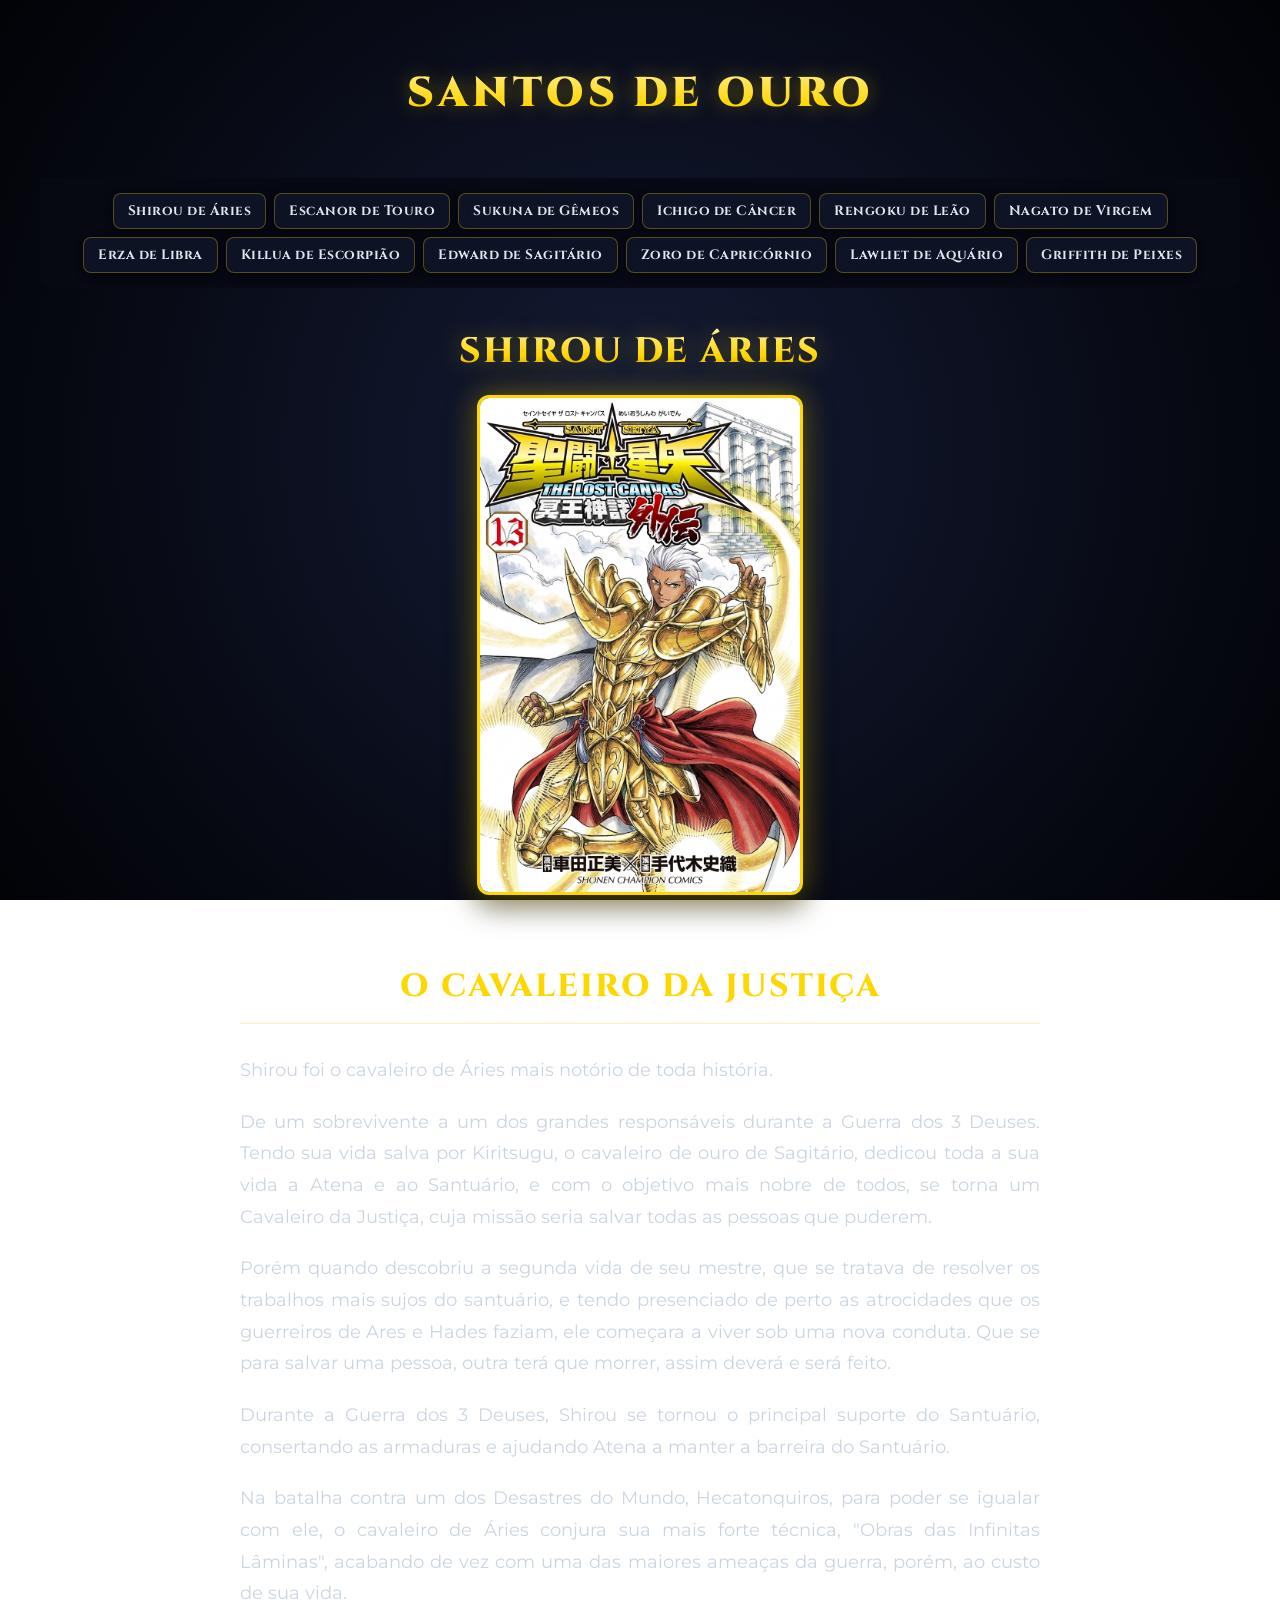
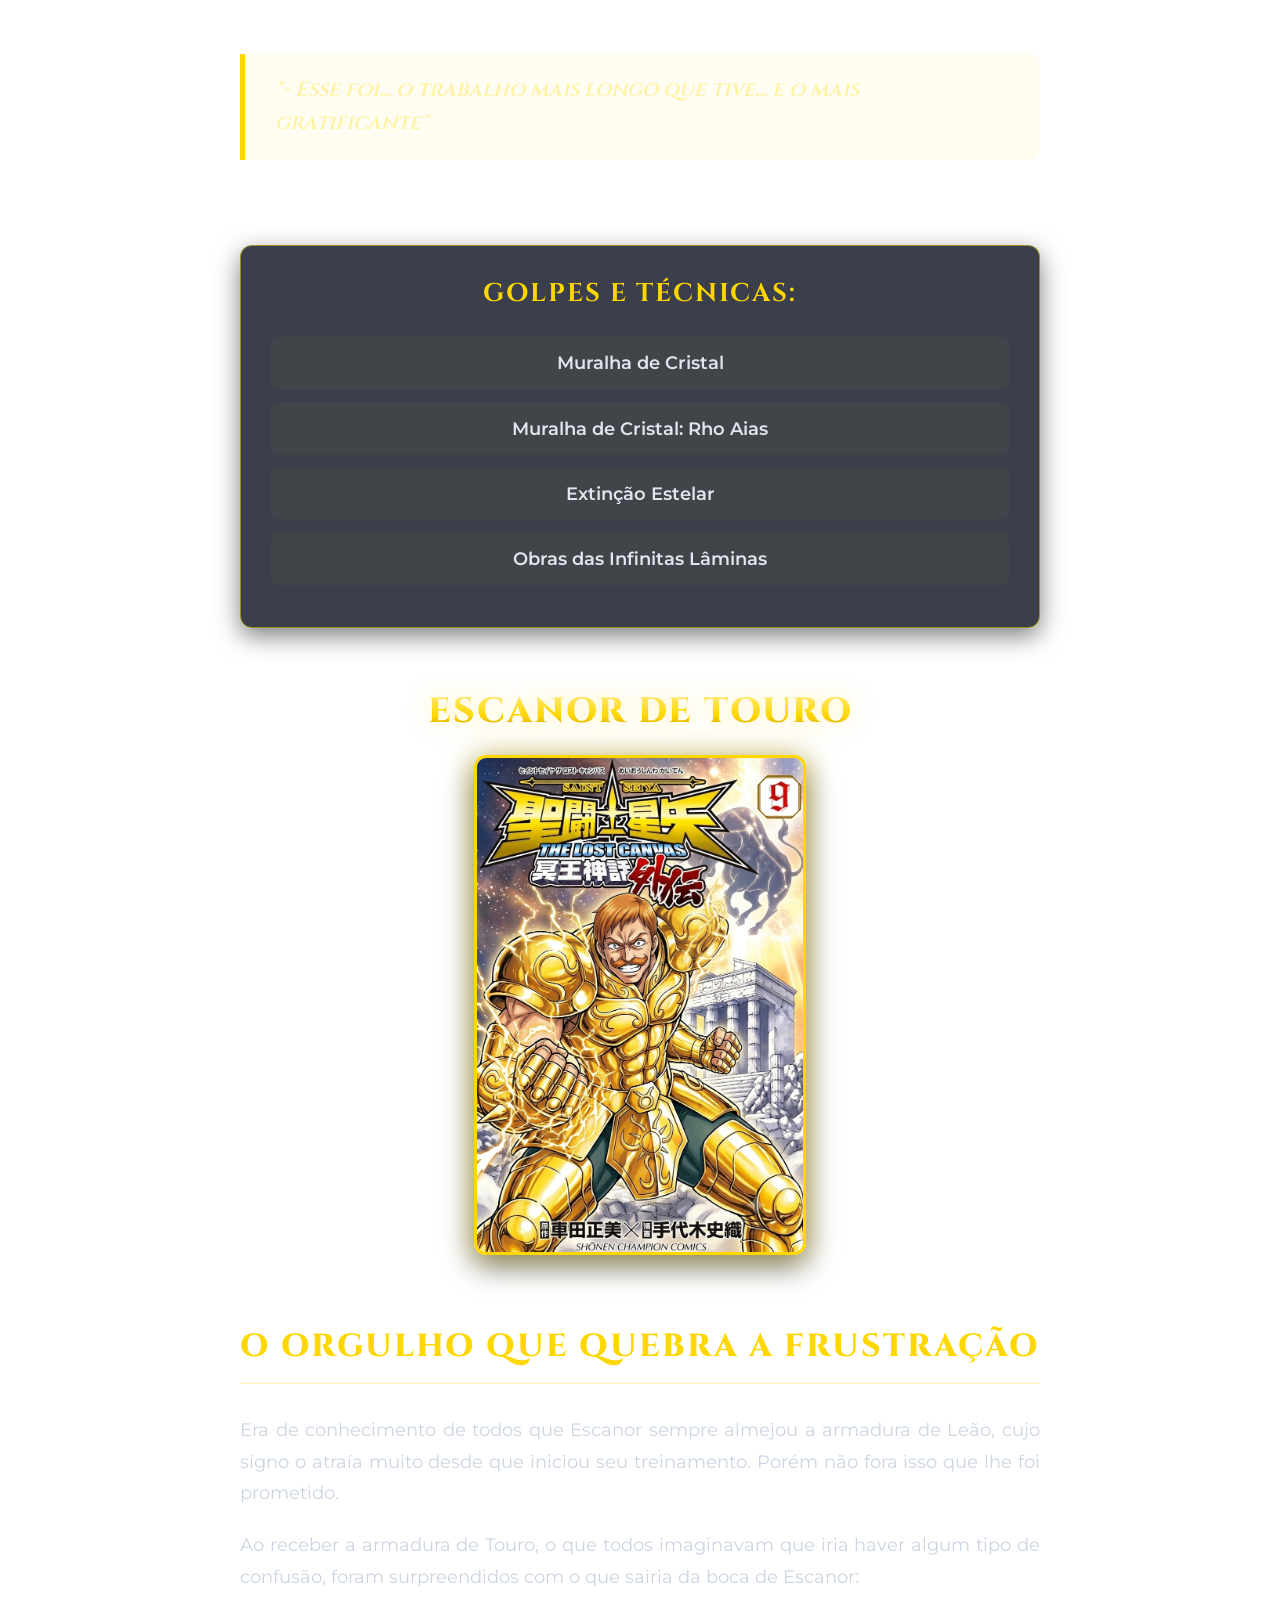
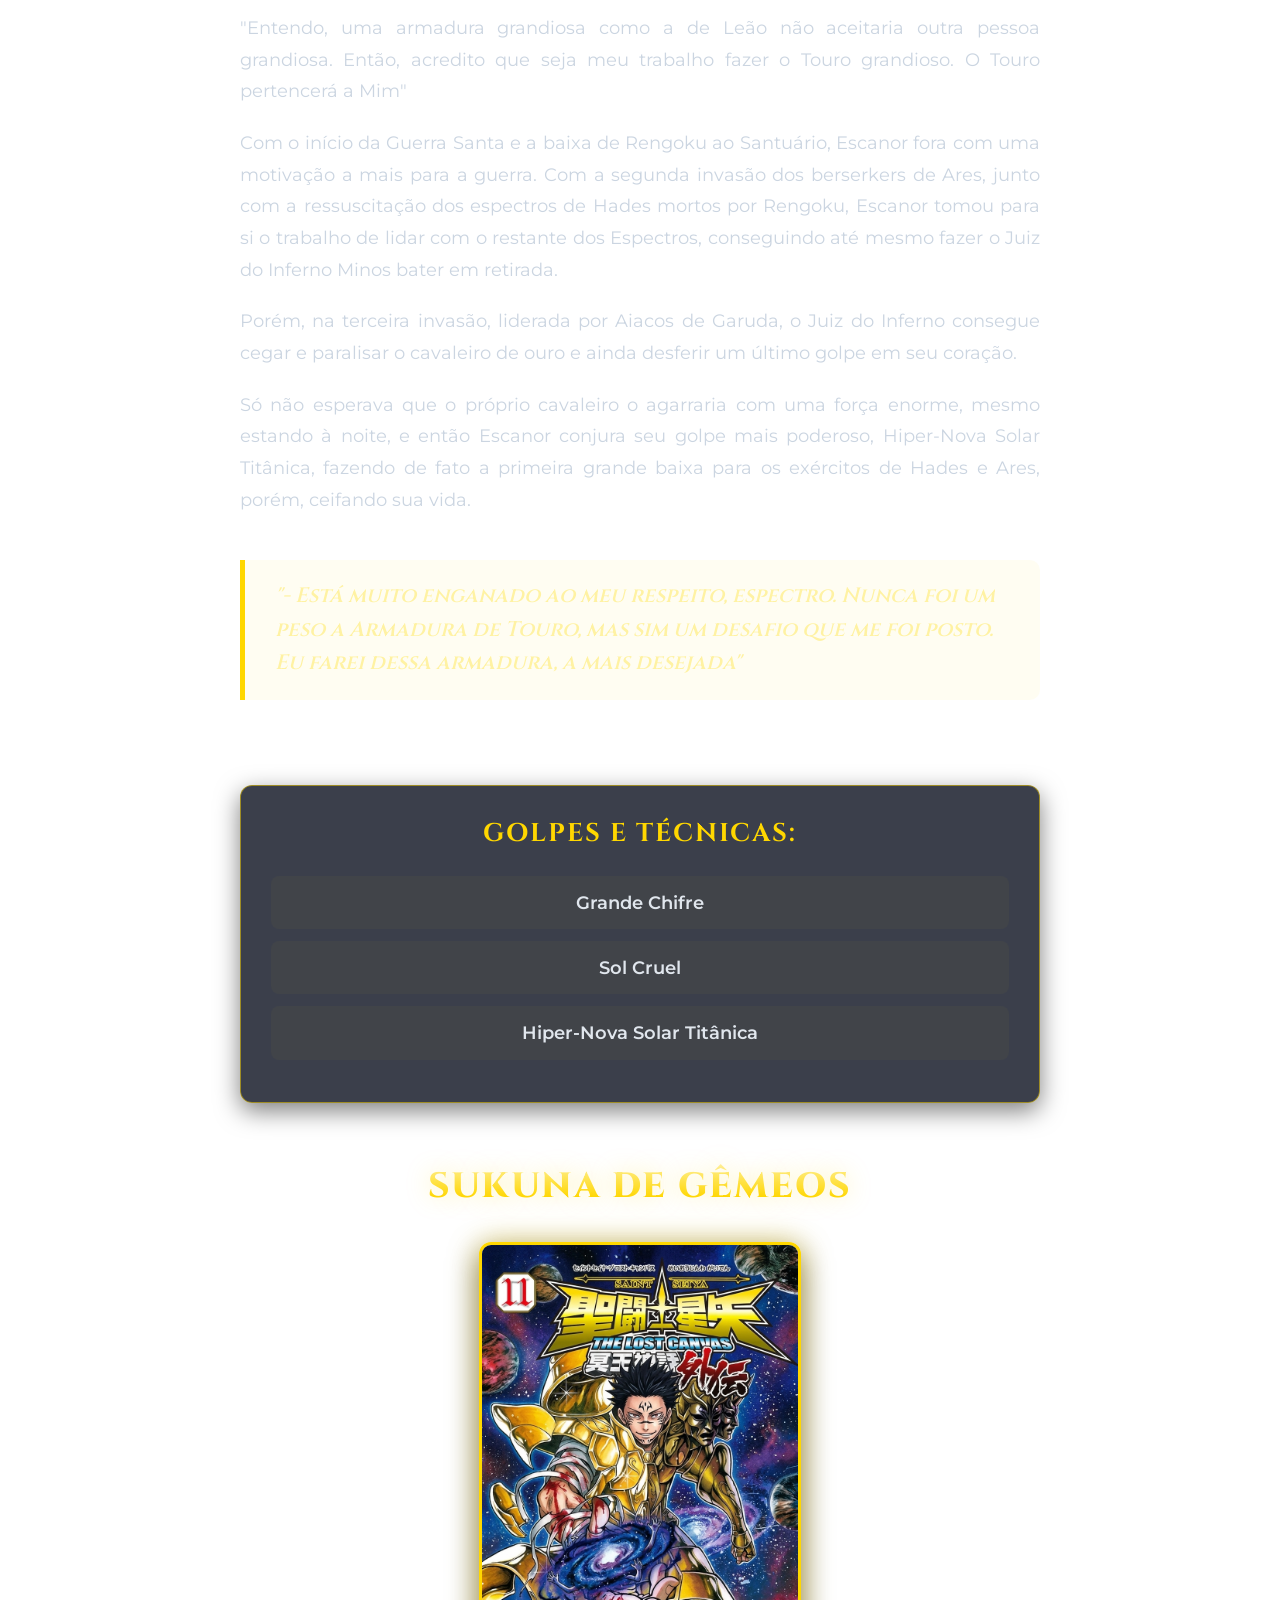
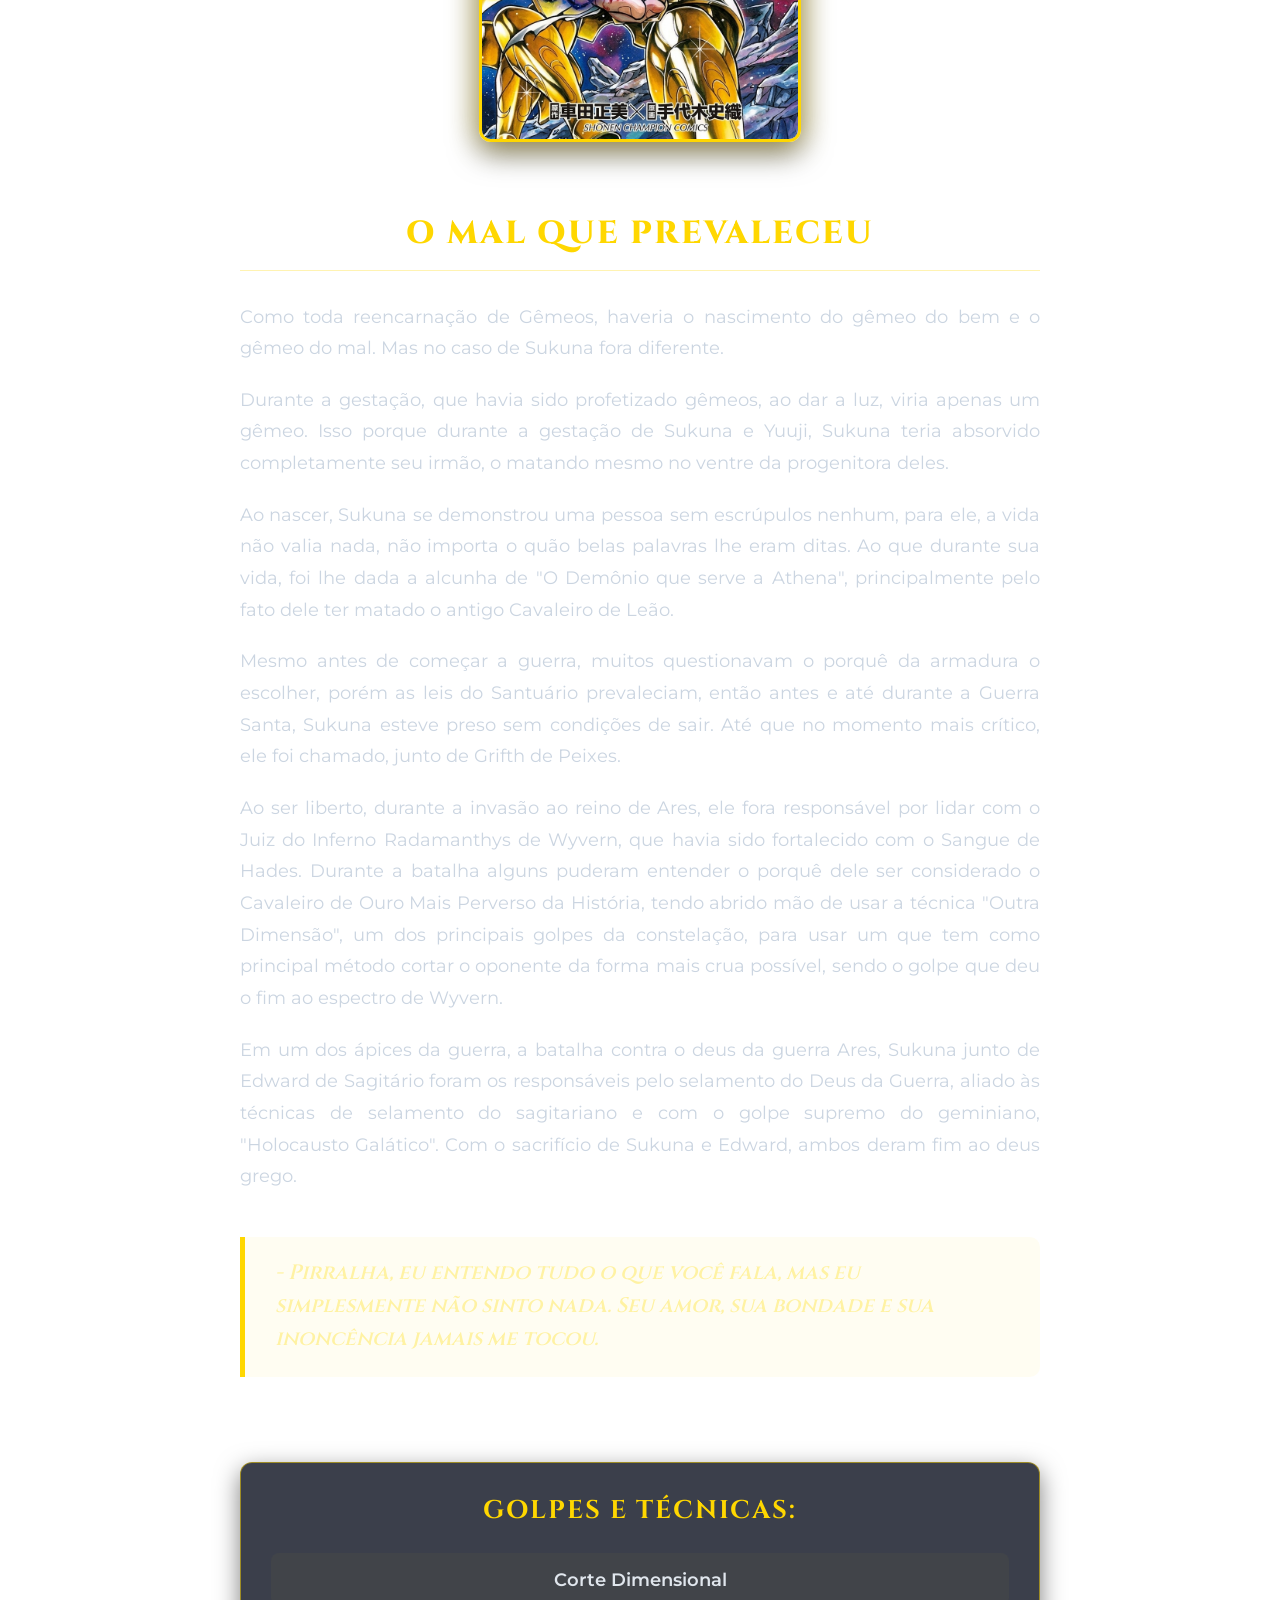
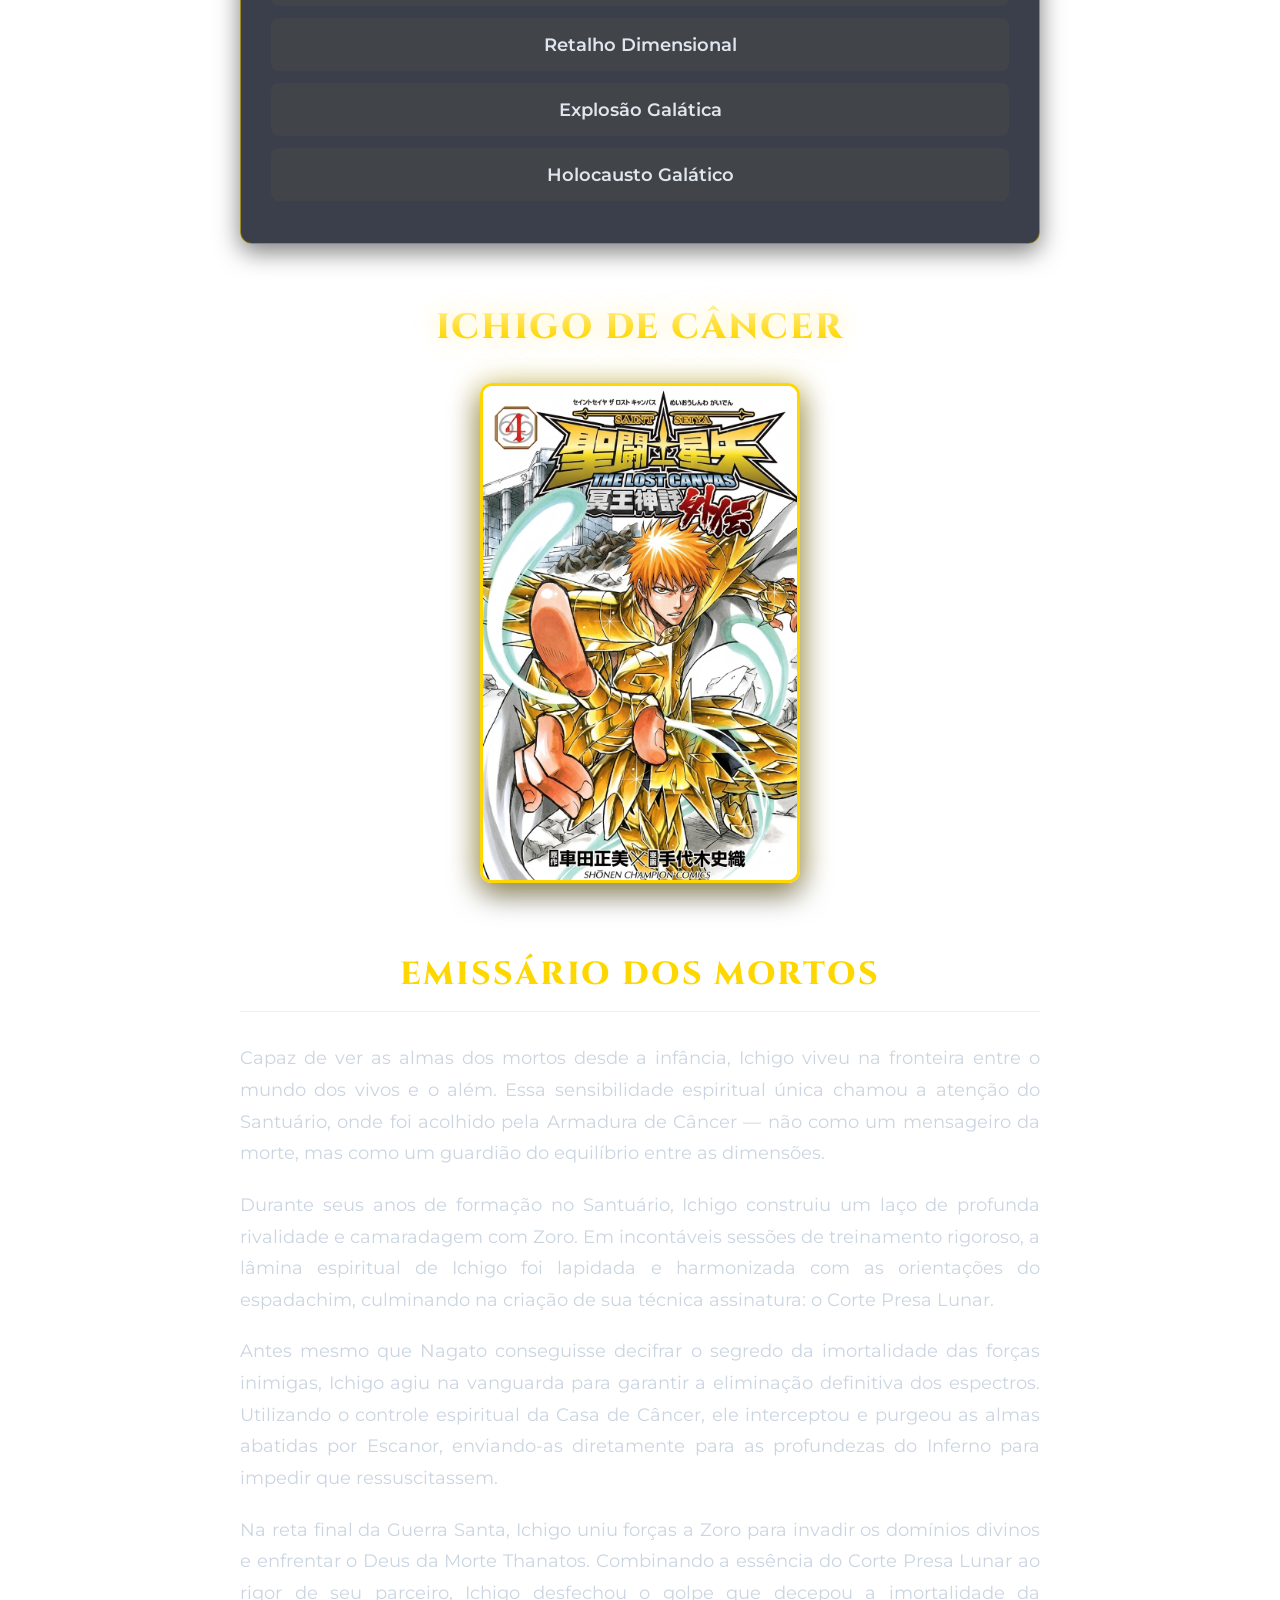
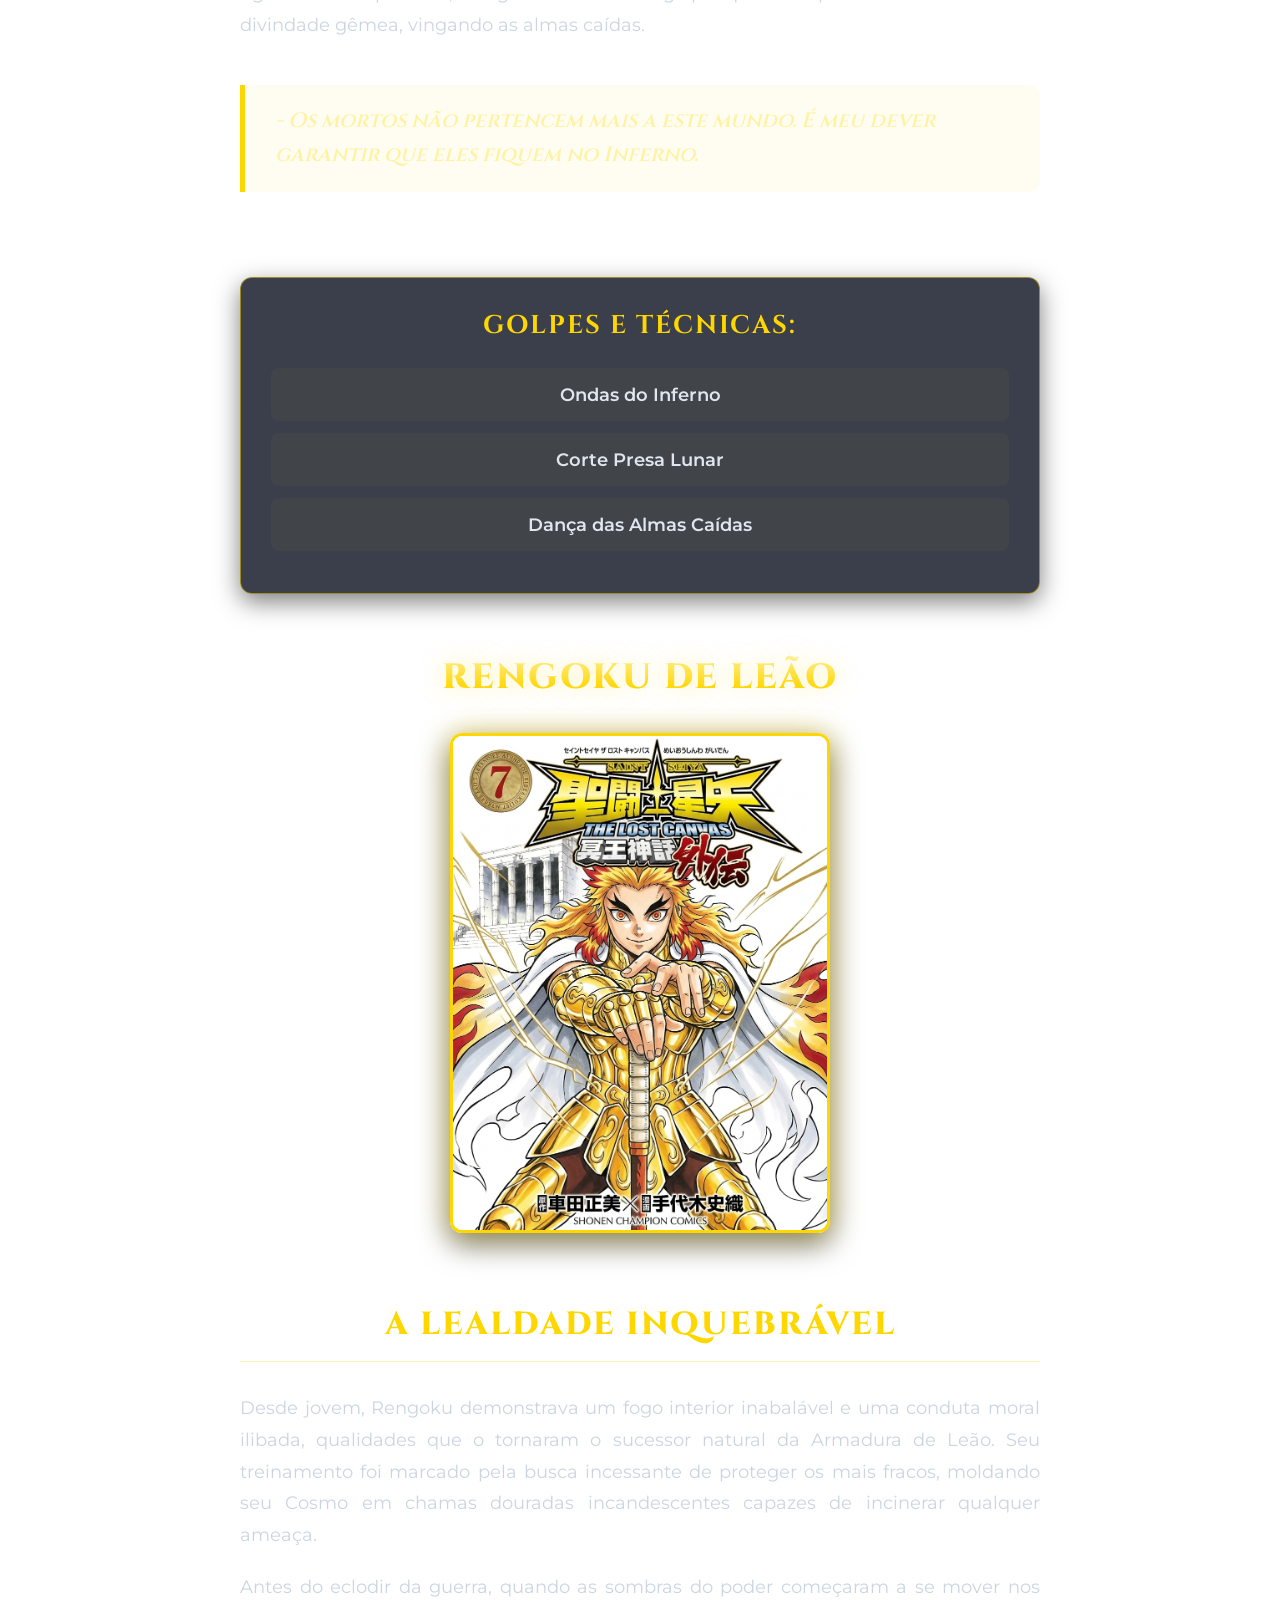
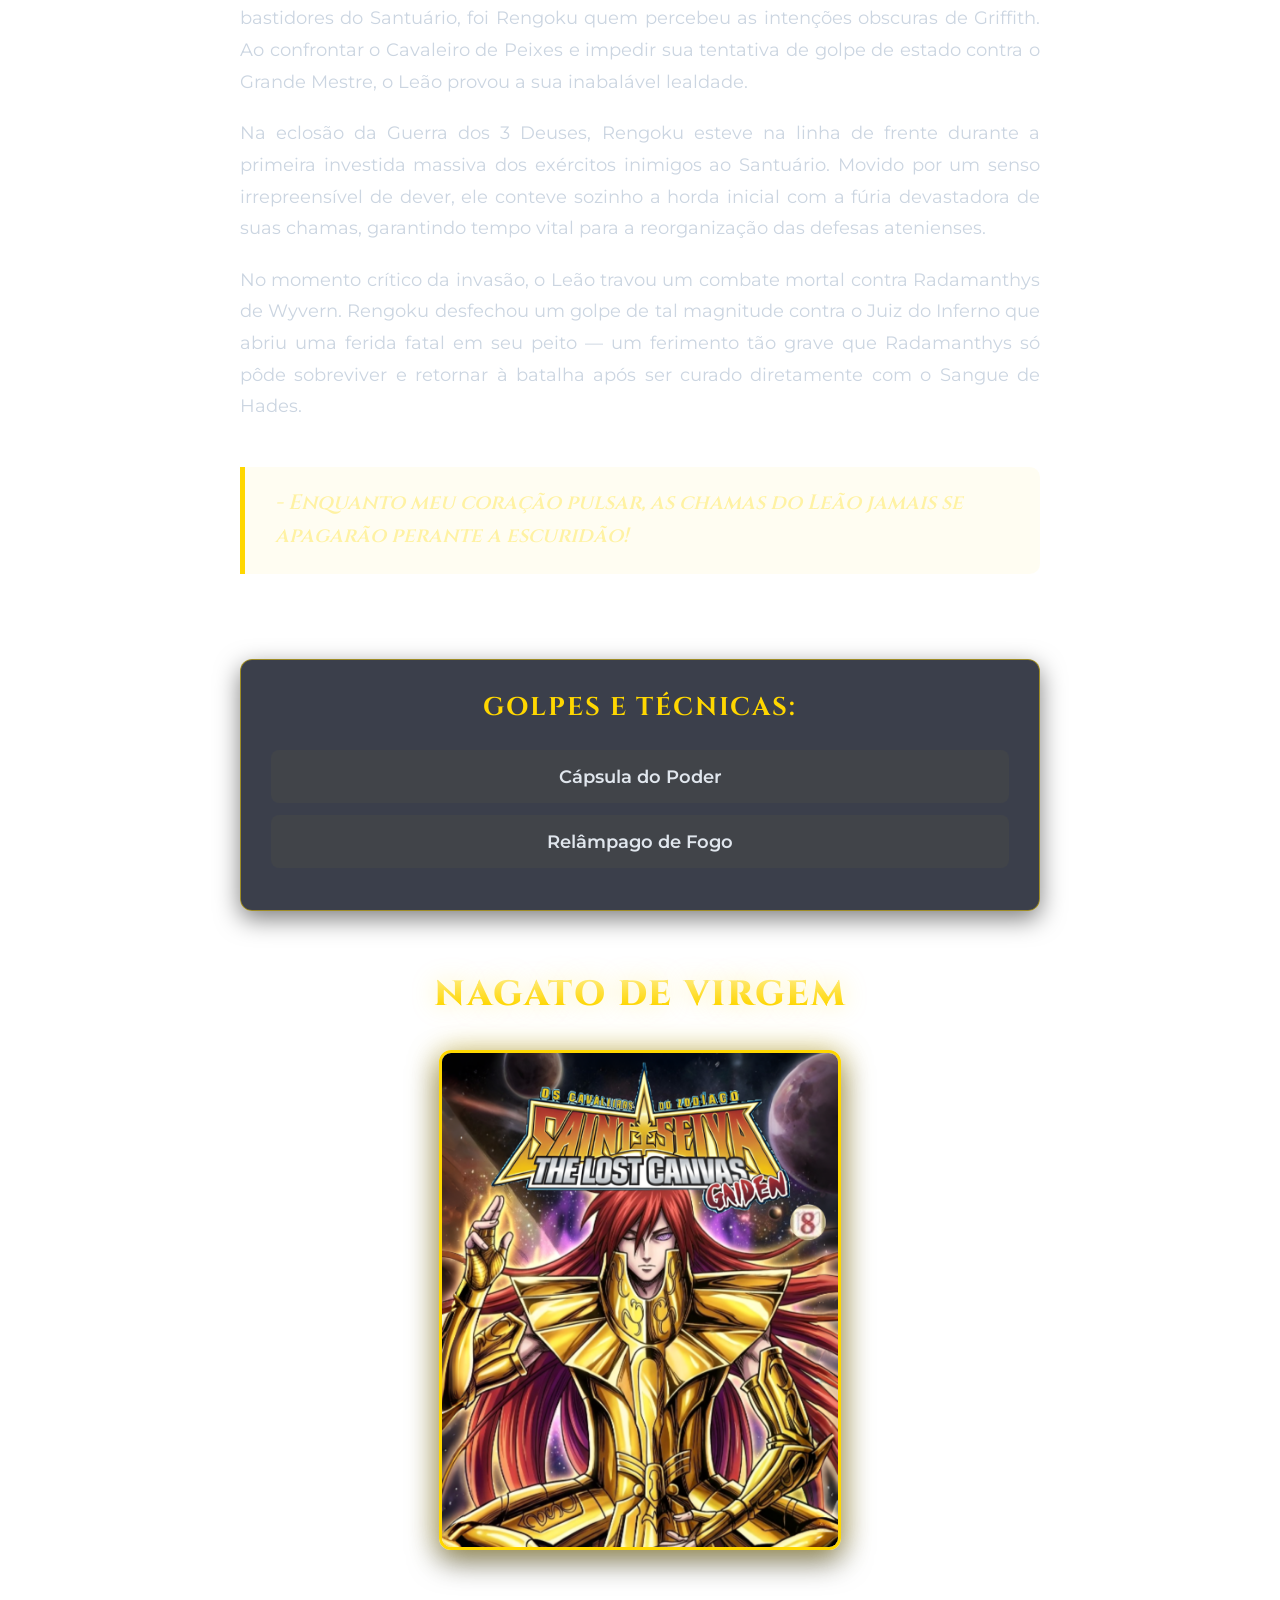
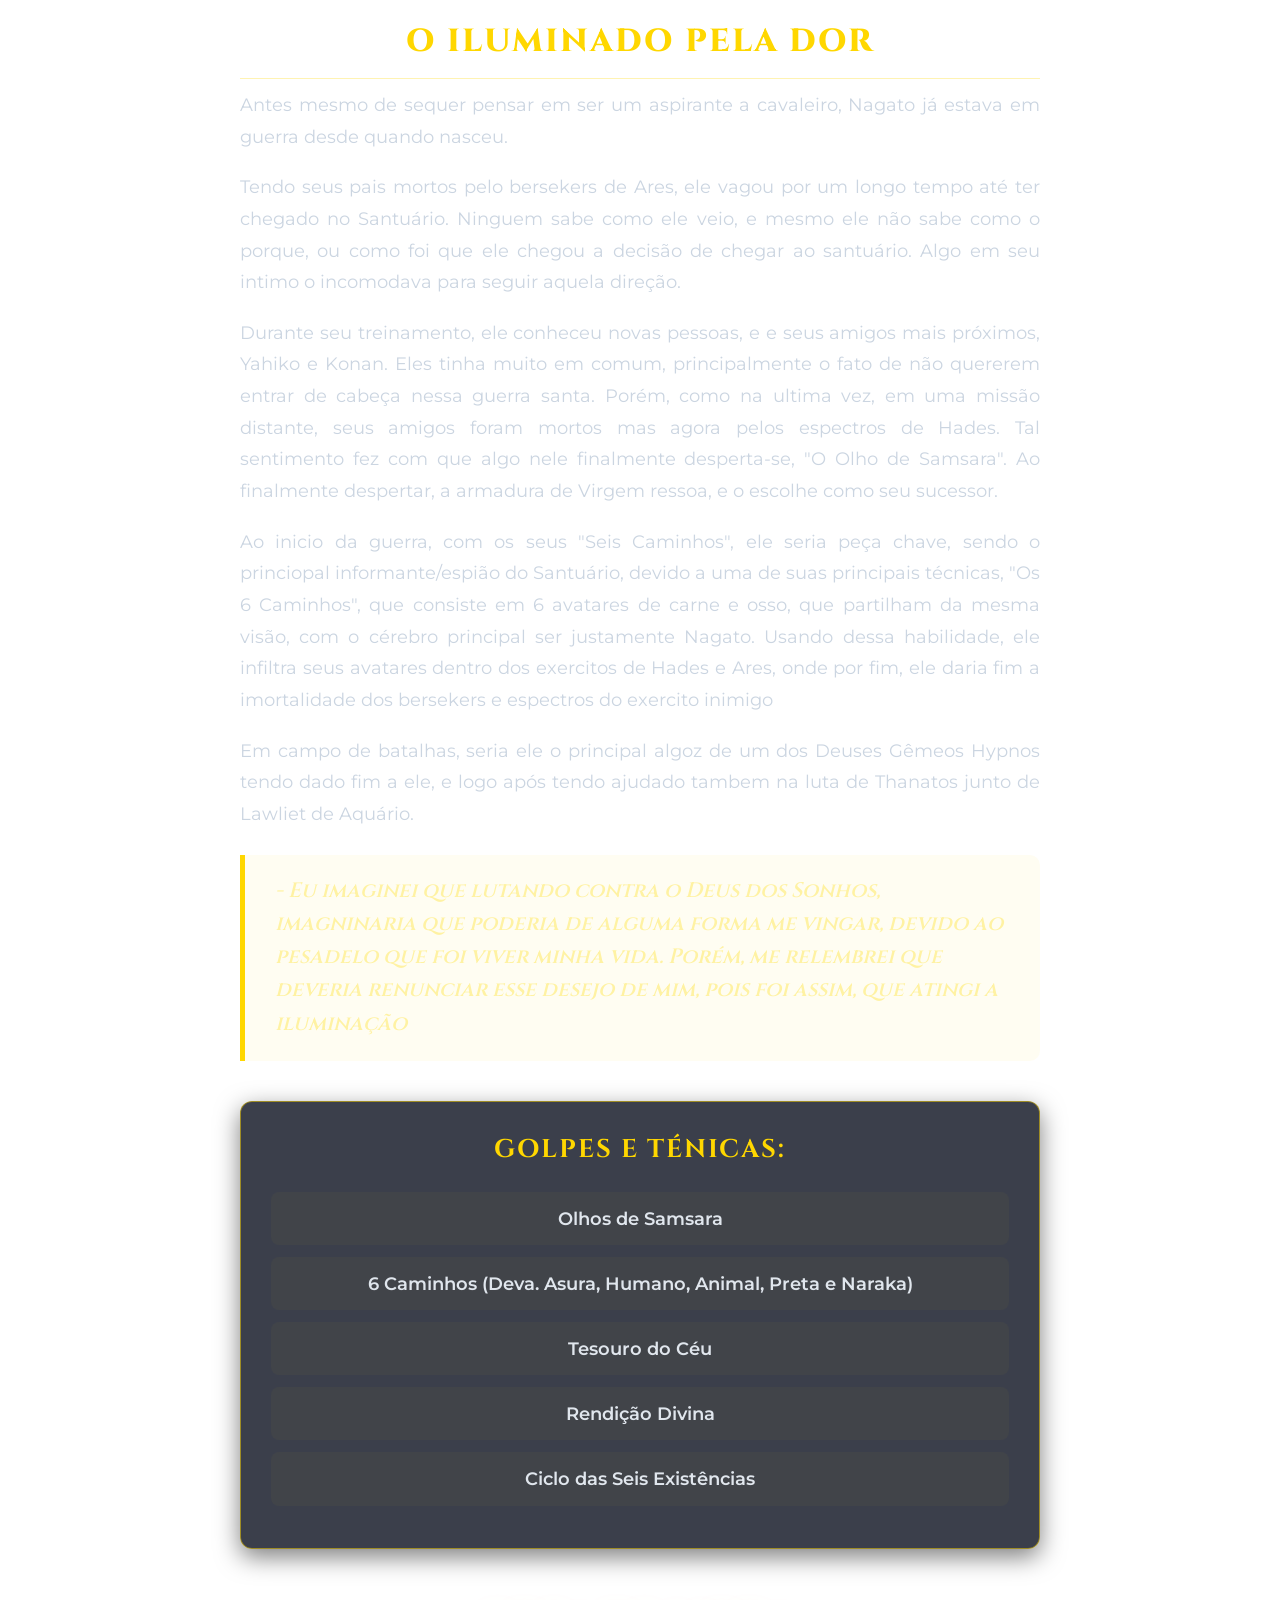
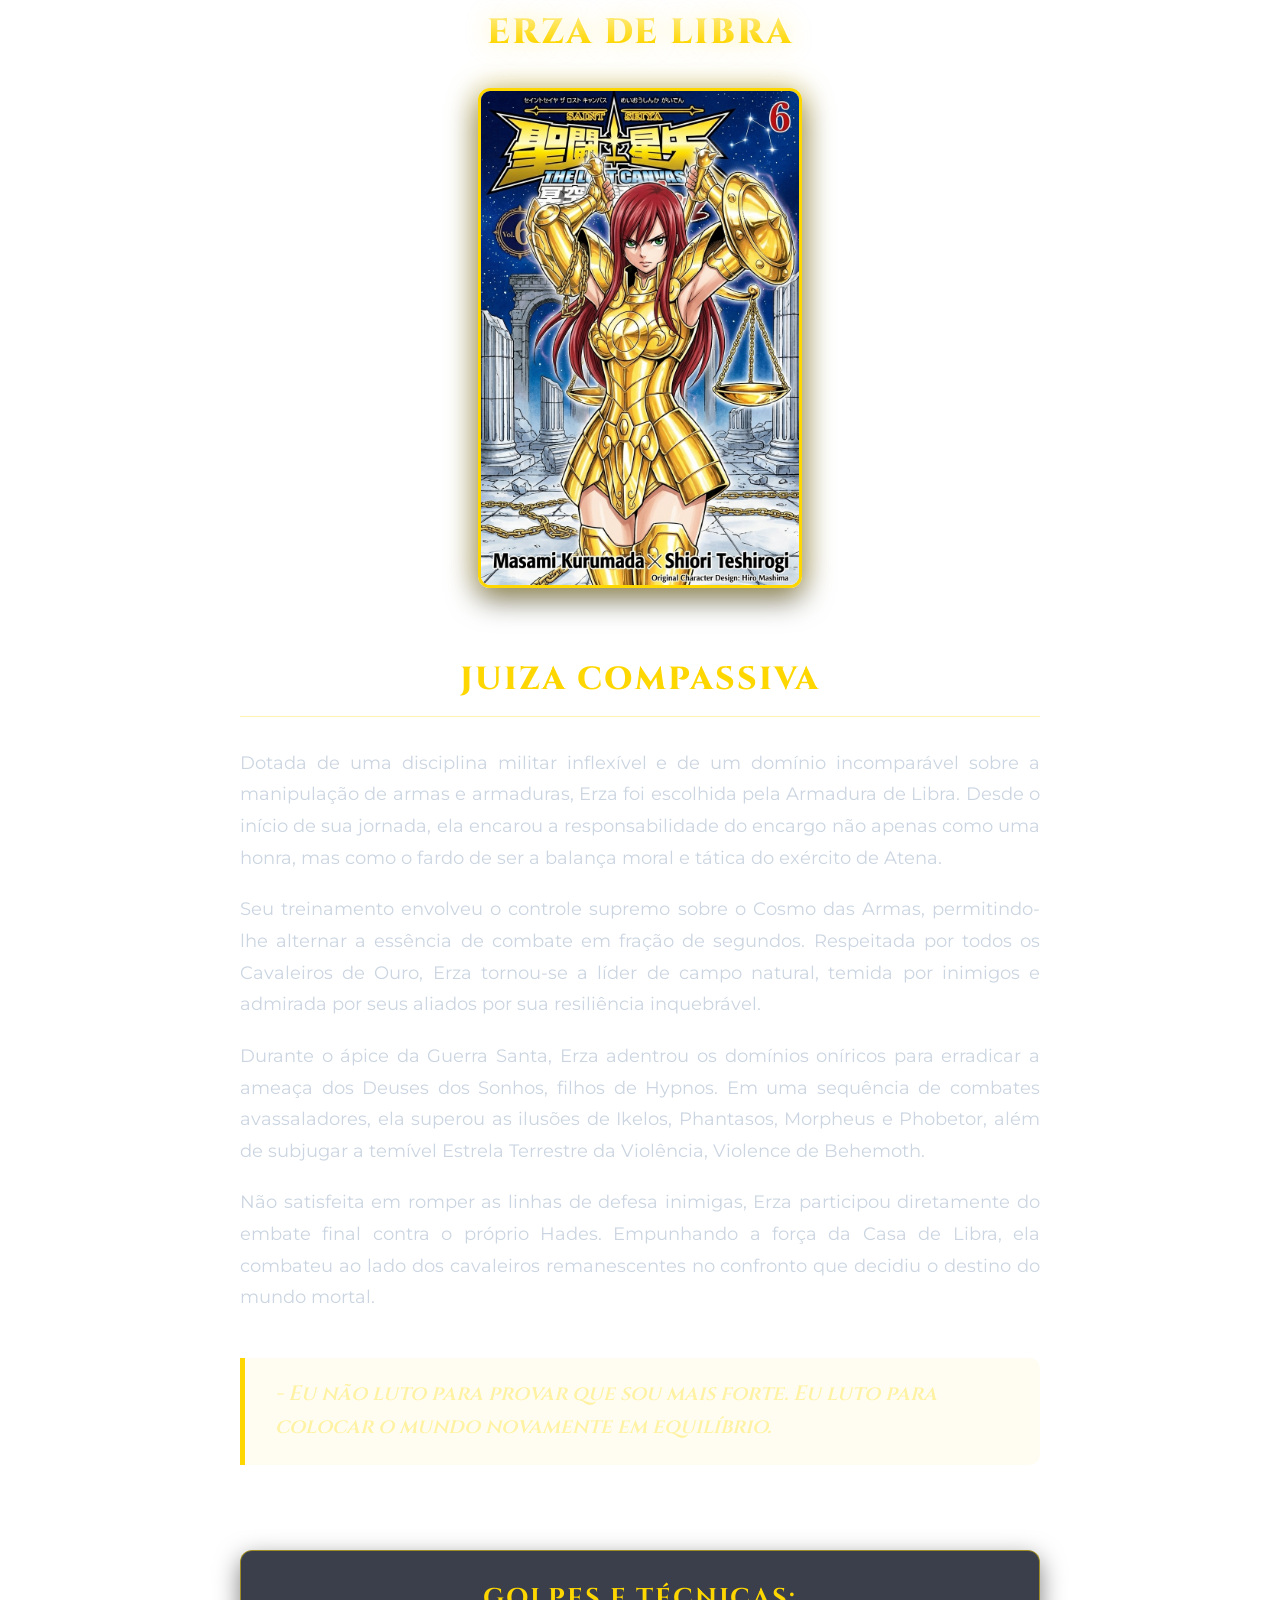
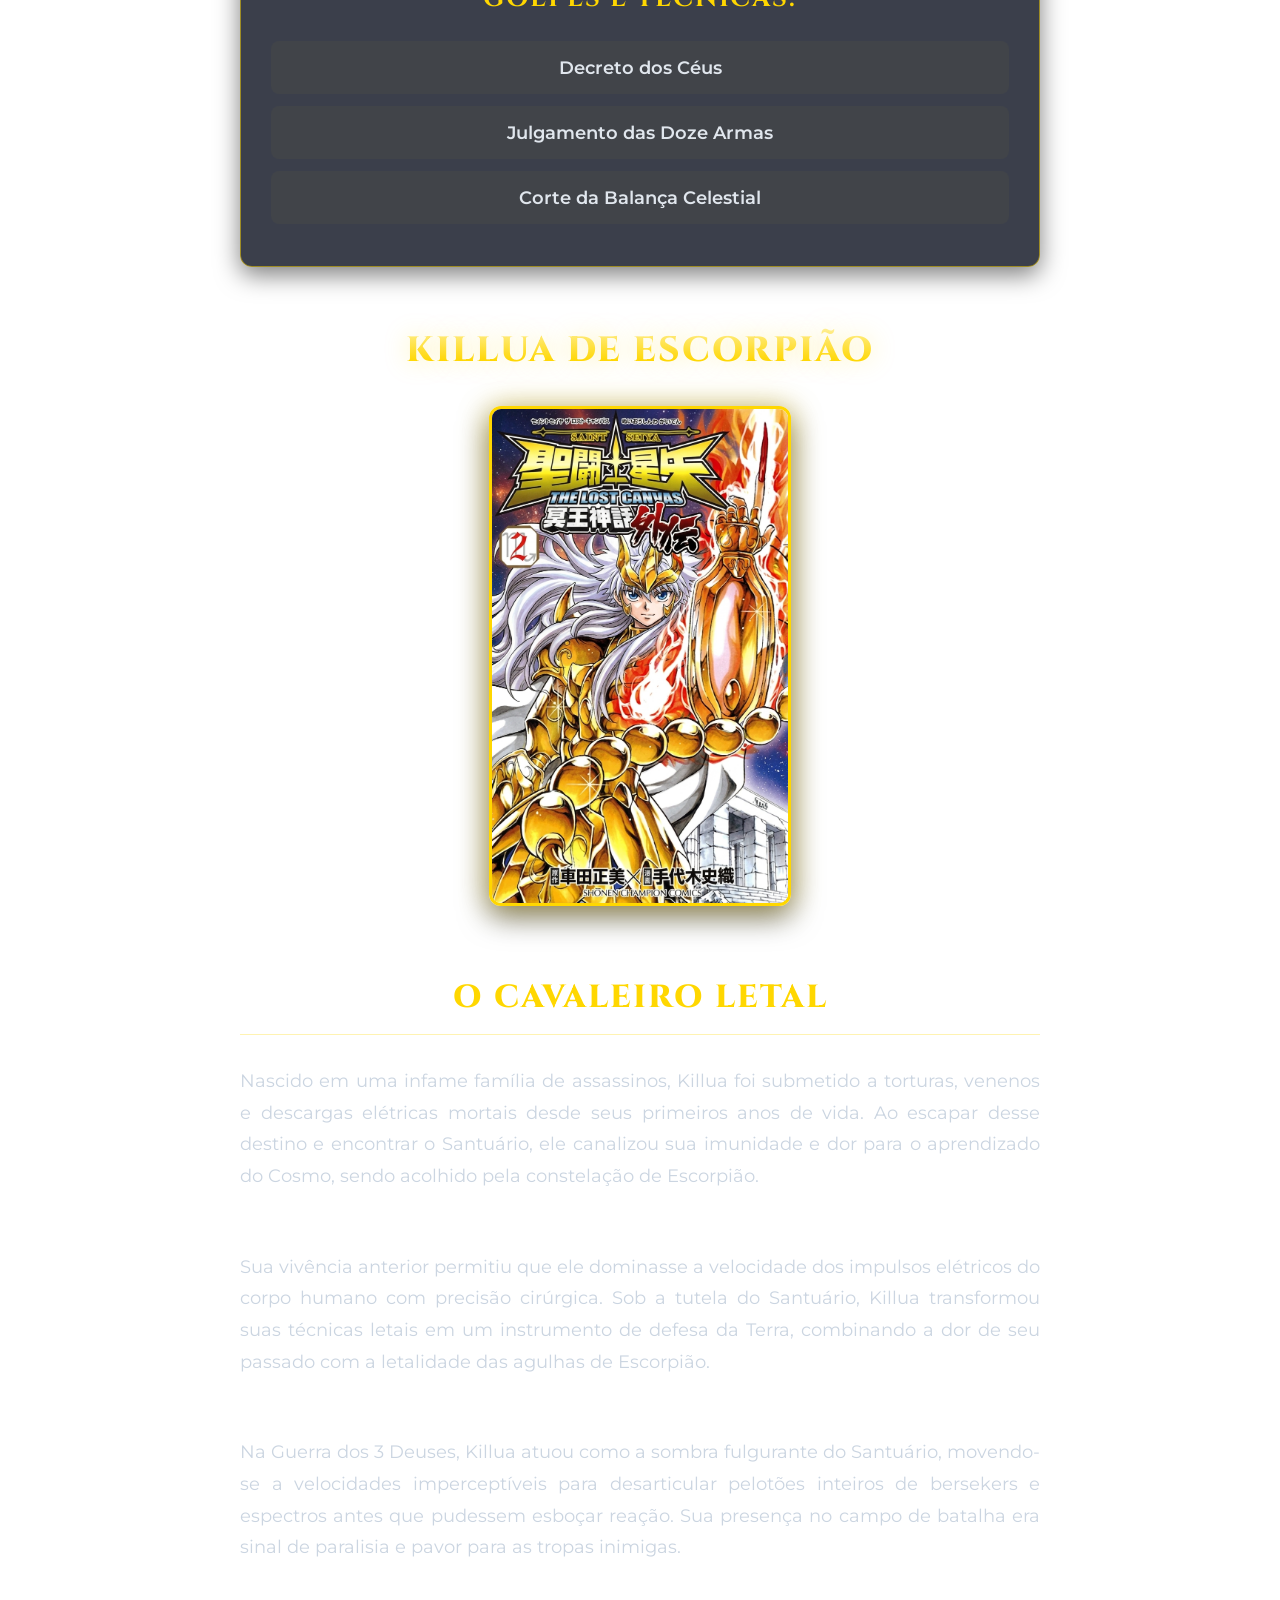
==== index.html @ 0f93331e "Primeiro Commit" ====
<!DOCTYPE html>
<html lang="pt-BR">
<head>
    <meta charset="UTF-8">
    <meta name="viewport" content="width=device-width, initial-scale=1.0">
    <title>Saint Seiya - Santos de Ouro</title>
    <link rel="stylesheet" href="styles/style.css">
    <link rel="stylesheet" href="styles/character_style.css">
</head>
<body>

    <header>
        <h1>Santos de Ouro</h1>
    </header>
    
    <nav class="barra">
        <ul>
       
            <li><a href="#shirou">Shirou de Áries</a></li>
            <li><a href="#escanor">Escanor de Touro</a></li>
            <li><a href="#sukuna">Sukuna de Gêmeos</a></li>
            <li><a href="#ichigo">Ichigo de Câncer</a></li>
            <li><a href="#rengoku">Rengoku de Leão</a></li>
            <li><a href="#nagato">Nagato de Virgem</a></li>
            <li><a href="#erza">Erza de Libra</a></li>
            <li><a href="#killua">Killua de Escorpião</a></li>
            <li><a href="#edward">Edward de Sagitário</a></li>
            <li><a href="#zoro">Zoro de Capricórnio</a></li>
            <li><a href="#lawliet">Lawliet de Aquário</a></li>
            <li><a href="#griffith">Griffith de Peixes</a></li>
        </ul>
    </nav>

    <main class="conteudo-principal">

    
        <section id="shirou">
            <h2>Shirou de Áries</h2>

            
            <img height="400" src="/images/shirou.jpg" alt="Ilustração do Cavaleiro Shirou de Áries">

            <div class="lore-container">
                <h2>O Cavaleiro da Justiça</h2>

                
                    <p>Shirou foi o cavaleiro de Áries mais notório de toda história.</p>
                  
                    <p>De um sobrevivente a um dos grandes responsáveis durante a Guerra dos 3 Deuses. Tendo sua vida salva por Kiritsugu, o cavaleiro de ouro de Sagitário, dedicou toda a sua vida a Atena e ao Santuário, e com o objetivo mais nobre de todos, se torna um Cavaleiro da Justiça, cuja missão seria salvar todas as pessoas que puderem.</p>
               
                    <p>Porém quando descobriu a segunda vida de seu mestre, que se tratava de resolver os trabalhos mais sujos do santuário, e tendo presenciado de perto as atrocidades que os guerreiros de Ares e Hades faziam, ele começara a viver sob uma nova conduta. Que se para salvar uma pessoa, outra terá que morrer, assim deverá e será feito.</p>
              
                    <p>Durante a Guerra dos 3 Deuses, Shirou se tornou o principal suporte do Santuário, consertando as armaduras e ajudando Atena a manter a barreira do Santuário.</p>
                    
                    <p>Na batalha contra um dos Desastres do Mundo, Hecatonquiros, para poder se igualar com ele, o cavaleiro de Áries conjura sua mais forte técnica, "Obras das Infinitas Lâminas", acabando de vez com uma das maiores ameaças da guerra, porém, ao custo de sua vida.</p>
        

                <div class="citacao-box">
                    <h4>"- Esse foi... o trabalho mais longo que tive... e o mais gratificante"</h4>
                </div>

                <div class="ataques-box">
                    <h4>Golpes e Técnicas:</h4>
                    <p>Muralha de Cristal</p>
                    <p>Muralha de Cristal: Rho Aias</p>
                    <p>Extinção Estelar</p>
                    <p>Obras das Infinitas Lâminas</p>
                </div>
            </div>
        </section>

      
        <section id="escanor">
            <h2>Escanor de Touro</h2>

            <img height="400" src="/images/escanor.png" alt="Ilustração do Cavaleiro Escanor de Touro">

            <div class="lore-container">
                <h2>O orgulho que quebra a frustração</h2>

          
                    <p>Era de conhecimento de todos que Escanor sempre almejou a armadura de Leão, cujo signo o atraía muito desde que iniciou seu treinamento. Porém não fora isso que lhe foi prometido.</p>
                  
                    <p>Ao receber a armadura de Touro, o que todos imaginavam que iria haver algum tipo de confusão, foram surpreendidos com o que sairia da boca de Escanor:</p>
               
                    <p>"Entendo, uma armadura grandiosa como a de Leão não aceitaria outra pessoa grandiosa. Então, acredito que seja meu trabalho fazer o Touro grandioso. O Touro pertencerá a Mim"</p>
            
                    <p>Com o início da Guerra Santa e a baixa de Rengoku ao Santuário, Escanor fora com uma motivação a mais para a guerra. Com a segunda invasão dos berserkers de Ares, junto com a ressuscitação dos espectros de Hades mortos por Rengoku, Escanor tomou para si o trabalho de lidar com o restante dos Espectros, conseguindo até mesmo fazer o Juiz do Inferno Minos bater em retirada.</p>
          
                    <p>Porém, na terceira invasão, liderada por Aiacos de Garuda, o Juiz do Inferno consegue cegar e paralisar o cavaleiro de ouro e ainda desferir um último golpe em seu coração.</p>
         
                    <p>Só não esperava que o próprio cavaleiro o agarraria com uma força enorme, mesmo estando à noite, e então Escanor conjura seu golpe mais poderoso, Hiper-Nova Solar Titânica, fazendo de fato a primeira grande baixa para os exércitos de Hades e Ares, porém, ceifando sua vida.</p>
                

                <div class="citacao-box">
                    <h4>"- Está muito enganado ao meu respeito, espectro. Nunca foi um peso a Armadura de Touro, mas sim um desafio que me foi posto. Eu farei dessa armadura, a mais desejada"</h4>
                </div>

                <div class="ataques-box">
                    <h4>Golpes e Técnicas:</h4>
                    <p>Grande Chifre</p>
                    <p>Sol Cruel</p>
                    <p>Hiper-Nova Solar Titânica</p>
                </div>
            </div>
        </section>

    <!--------------------------------------------------------------------------->

    <section id="sukuna">

         <h1>Sukuna de Gêmeos</h1>

    <img height="400" src="/images/sukuna.jfif" alt="Ilustração do Cavaleiro Sukuna de Gêmeos">

    <main class="lore-container">
        <h2>O Mal que Prevaleceu</h2>

        <p>Como toda reencarnação de Gêmeos, haveria o nascimento do gêmeo do bem e o gêmeo do mal. Mas no caso de Sukuna fora diferente.</p>

        <p>Durante a gestação, que havia sido profetizado gêmeos, ao dar a luz, viria apenas um gêmeo. Isso porque durante a gestação de Sukuna e Yuuji, Sukuna teria absorvido completamente seu irmão, o matando mesmo no ventre da progenitora deles.</p>

        <p>Ao nascer, Sukuna se demonstrou uma pessoa sem escrúpulos nenhum, para ele, a vida não valia nada, não importa o quão belas palavras lhe eram ditas. Ao que durante sua vida, foi lhe dada a alcunha de "O Demônio que serve a Athena", principalmente pelo fato dele ter matado o antigo Cavaleiro de Leão.</p>

        <p>Mesmo antes de começar a guerra, muitos questionavam o porquê da armadura o escolher, porém as leis do Santuário prevaleciam, então antes e até durante a Guerra Santa, Sukuna esteve preso sem condições de sair. Até que no momento mais crítico, ele foi chamado, junto de Grifth de Peixes.</p>

        <p>Ao ser liberto, durante a invasão ao reino de Ares, ele fora responsável por lidar com o Juiz do Inferno Radamanthys de Wyvern, que havia sido fortalecido com o Sangue de Hades. Durante a batalha alguns puderam entender o porquê dele ser considerado o Cavaleiro de Ouro Mais Perverso da História, tendo abrido mão de usar a técnica "Outra Dimensão", um dos principais golpes da constelação, para usar um que tem como principal método cortar o oponente da forma mais crua possível, sendo o golpe que deu o fim ao espectro de Wyvern.</p>

        <p>Em um dos ápices da guerra, a batalha contra o deus da guerra Ares, Sukuna junto de Edward de Sagitário foram os responsáveis pelo selamento do Deus da Guerra, aliado às técnicas de selamento do sagitariano e com o golpe supremo do geminiano, "Holocausto Galático". Com o sacrifício de Sukuna e Edward, ambos deram fim ao deus grego.</p>

        <!-- Div para a frase marcante -->
        <div class="citacao-box">
            <h4>- Pirralha, eu entendo tudo o que você fala, mas eu simplesmente não sinto nada. Seu amor, sua bondade e sua inoncência jamais me tocou.</h4>
        </div>

        <!-- Div para listar os ataques -->
        <div class="ataques-box">
            <h4>Golpes e Técnicas:</h4>
            <p>Corte Dimensional</p>
            <p>Retalho Dimensional</p>
            <p>Explosão Galática</p>
            <p>Holocausto Galático</p>
        </div>

    </section>

    <!--------------------------------------------------------------------------->

    <section id="ichigo">

        <h1>Ichigo de Câncer</h1>

    <img height="400" src="/images/ichigo.png" alt="Ilustração do Cavaleiro Ichigo de Câncer">

    <main class="lore-container">
        <h2>Emissário dos Mortos</h2>

        <p>Capaz de ver as almas dos mortos desde a infância, Ichigo viveu na fronteira entre o mundo dos vivos e o além. Essa sensibilidade espiritual única chamou a atenção do Santuário, onde foi acolhido pela Armadura de Câncer — não como um mensageiro da morte, mas como um guardião do equilíbrio entre as dimensões.</p>

        <p>Durante seus anos de formação no Santuário, Ichigo construiu um laço de profunda rivalidade e camaradagem com Zoro. Em incontáveis sessões de treinamento rigoroso, a lâmina espiritual de Ichigo foi lapidada e harmonizada com as orientações do espadachim, culminando na criação de sua técnica assinatura: o Corte Presa Lunar.</p>

        <p>Antes mesmo que Nagato conseguisse decifrar o segredo da imortalidade das forças inimigas, Ichigo agiu na vanguarda para garantir a eliminação definitiva dos espectros. Utilizando o controle espiritual da Casa de Câncer, ele interceptou e purgeou as almas abatidas por Escanor, enviando-as diretamente para as profundezas do Inferno para impedir que ressuscitassem.</p>

        <p>Na reta final da Guerra Santa, Ichigo uniu forças a Zoro para invadir os domínios divinos e enfrentar o Deus da Morte Thanatos. Combinando a essência do Corte Presa Lunar ao rigor de seu parceiro, Ichigo desfechou o golpe que decepou a imortalidade da divindade gêmea, vingando as almas caídas.</p>
       
        <div class="citacao-box">
            <h4>- Os mortos não pertencem mais a este mundo. É meu dever garantir que eles fiquem no Inferno.</h4>
        </div>

        
        <div class="ataques-box">
            <h4>Golpes e Técnicas:</h4>
            <p>Ondas do Inferno</p>
            <p>Corte Presa Lunar</p>
            <p>Dança das Almas Caídas</p>
            </div>


    </section>

    <!--------------------------------------------------------------------------->

    <section id="rengoku">
         <h1>Rengoku de Leão</h1>

    <img height="400" src="/images/rengoku.jfif" alt="Ilustração do Cavaleiro Rengoku de Leão">

    <main class="lore-container">
        <h2>A Lealdade Inquebrável</h2>

        <p>Desde jovem, Rengoku demonstrava um fogo interior inabalável e uma conduta moral ilibada, qualidades que o tornaram o sucessor natural da Armadura de Leão. Seu treinamento foi marcado pela busca incessante de proteger os mais fracos, moldando seu Cosmo em chamas douradas incandescentes capazes de incinerar qualquer ameaça.</p>

        <p>Antes do eclodir da guerra, quando as sombras do poder começaram a se mover nos bastidores do Santuário, foi Rengoku quem percebeu as intenções obscuras de Griffith. Ao confrontar o Cavaleiro de Peixes e impedir sua tentativa de golpe de estado contra o Grande Mestre, o Leão provou a sua inabalável lealdade.</p>

        <p>Na eclosão da Guerra dos 3 Deuses, Rengoku esteve na linha de frente durante a primeira investida massiva dos exércitos inimigos ao Santuário. Movido por um senso irrepreensível de dever, ele conteve sozinho a horda inicial com a fúria devastadora de suas chamas, garantindo tempo vital para a reorganização das defesas atenienses.</p>

        <p>No momento crítico da invasão, o Leão travou um combate mortal contra Radamanthys de Wyvern. Rengoku desfechou um golpe de tal magnitude contra o Juiz do Inferno que abriu uma ferida fatal em seu peito — um ferimento tão grave que Radamanthys só pôde sobreviver e retornar à batalha após ser curado diretamente com o Sangue de Hades.</p>

          
        <div class="citacao-box">
            <h4>- Enquanto meu coração pulsar, as chamas do Leão jamais se apagarão perante a escuridão!</h4>
        </div>

        
        <div class="ataques-box">
            <h4>Golpes e Técnicas:</h4>
            <p>Cápsula do Poder</p>
            <p>Relâmpago de Fogo</p>

            </div>
        
      
    </section>

    <!--------------------------------------------------------------------------->

    <section id="nagato">

        <h1>Nagato de Virgem</h1>

        <img height="400" src="/images/nagato.png" alt="Ilustração do Cavaleiro Nagato de Virgem">

        
        <main class="lore-container"> <main>
        <h2>O Iluminado pela Dor</h2>

        <p>Antes mesmo de sequer pensar em ser um aspirante a cavaleiro, Nagato já estava em guerra desde quando nasceu.</p>
<br>
        <p>Tendo seus pais mortos pelo bersekers de Ares, ele vagou por um longo tempo até ter chegado no Santuário. Ninguem sabe como ele veio, e mesmo ele não sabe como o porque, ou como foi que ele chegou a decisão de chegar ao santuário. Algo em seu intimo o incomodava para seguir aquela direção.</p>
<br>
        <p>Durante seu treinamento, ele conheceu novas pessoas, e e seus amigos mais próximos, Yahiko e Konan. Eles tinha muito em comum, principalmente o fato de não quererem entrar de cabeça nessa guerra santa. Porém, como na ultima vez, em uma missão distante, seus amigos foram mortos mas agora pelos espectros de Hades. Tal sentimento fez com que algo nele finalmente desperta-se, "O Olho de Samsara". Ao finalmente despertar, a armadura de Virgem ressoa, e o escolhe como seu sucessor.</p>
<br>
        <p>Ao inicio da guerra, com os seus "Seis Caminhos", ele seria peça chave, sendo o princiopal informante/espião do Santuário, devido a uma de suas principais técnicas, "Os 6 Caminhos", que consiste em 6 avatares de carne e osso, que partilham da mesma visão, com o cérebro principal ser justamente Nagato. Usando dessa habilidade, ele infiltra seus avatares dentro dos exercitos de Hades e Ares, onde por fim, ele daria fim a imortalidade dos bersekers e espectros do exercito inimigo</p>
<br>
        <p>Em campo de batalhas, seria ele o principal algoz de um dos Deuses Gêmeos Hypnos tendo dado fim a ele, e logo após tendo ajudado tambem na luta de Thanatos junto de Lawliet de Aquário.</p>
        
        <div class="citacao-box">
            <h4>- Eu imaginei que lutando contra o Deus dos Sonhos, imagninaria que poderia de alguma forma me vingar, devido ao pesadelo que foi viver minha vida. Porém, me relembrei que deveria renunciar esse desejo de mim, pois foi assim, que atingi a iluminação</h4>
        </div>

        <div class="ataques-box">
            <h4>Golpes e Ténicas:</h4>
            <p>Olhos de Samsara</p>
            <p>6 Caminhos (Deva. Asura, Humano, Animal, Preta e Naraka)</p>
            <p>Tesouro do Céu</p>
            <p>Rendição Divina</p>
            <p>Ciclo das Seis Existências</p>
        </div>


    </section>

    <!--------------------------------------------------------------------------->

    <section id="erza">

         <h1>Erza de Libra</h1>

    <img height="400" src="/images/erza.png" alt="Ilustração do Cavaleiro Erza de Libra">

    <main class="lore-container">
        <h2>Juiza Compassiva</h2>

       <p>Dotada de uma disciplina militar inflexível e de um domínio incomparável sobre a manipulação de armas e armaduras, Erza foi escolhida pela Armadura de Libra. Desde o início de sua jornada, ela encarou a responsabilidade do encargo não apenas como uma honra, mas como o fardo de ser a balança moral e tática do exército de Atena.</p>

       <p>Seu treinamento envolveu o controle supremo sobre o Cosmo das Armas, permitindo-lhe alternar a essência de combate em fração de segundos. Respeitada por todos os Cavaleiros de Ouro, Erza tornou-se a líder de campo natural, temida por inimigos e admirada por seus aliados por sua resiliência inquebrável.</p>

       <p>Durante o ápice da Guerra Santa, Erza adentrou os domínios oníricos para erradicar a ameaça dos Deuses dos Sonhos, filhos de Hypnos. Em uma sequência de combates avassaladores, ela superou as ilusões de Ikelos, Phantasos, Morpheus e Phobetor, além de subjugar a temível Estrela Terrestre da Violência, Violence de Behemoth.</p>
       
       <p>Não satisfeita em romper as linhas de defesa inimigas, Erza participou diretamente do embate final contra o próprio Hades. Empunhando a força da Casa de Libra, ela combateu ao lado dos cavaleiros remanescentes no confronto que decidiu o destino do mundo mortal.</p>
        
        <div class="citacao-box">
            <h4>- Eu não luto para provar que sou mais forte. Eu luto para colocar o mundo novamente em equilíbrio.</h4>
        </div>

        
        <div class="ataques-box">
            <h4>Golpes e Técnicas:</h4>
            <p>Decreto dos Céus</p>
            <p>Julgamento das Doze Armas</p>
            <p>Corte da Balança Celestial</p>
            </div>

    </section>

    <!--------------------------------------------------------------------------->

    <section id="killua">

        <h1>Killua de Escorpião</h1>

    <img height="400" src="/images/killua.jpg" alt="Ilustração do Cavaleiro Killua de Escorpião">

    <main class="lore-container">
        <h2>O Cavaleiro Letal</h2>

        <p>Nascido em uma infame família de assassinos, Killua foi submetido a torturas, venenos e descargas elétricas mortais desde seus primeiros anos de vida. Ao escapar desse destino e encontrar o Santuário, ele canalizou sua imunidade e dor para o aprendizado do Cosmo, sendo acolhido pela constelação de Escorpião.</p>
<br>
        <p>Sua vivência anterior permitiu que ele dominasse a velocidade dos impulsos elétricos do corpo humano com precisão cirúrgica. Sob a tutela do Santuário, Killua transformou suas técnicas letais em um instrumento de defesa da Terra, combinando a dor de seu passado com a letalidade das agulhas de Escorpião.</p>
<br>
        <p>Na Guerra dos 3 Deuses, Killua atuou como a sombra fulgurante do Santuário, movendo-se a velocidades imperceptíveis para desarticular pelotões inteiros de bersekers e espectros antes que pudessem esboçar reação. Sua presença no campo de batalha era sinal de paralisia e pavor para as tropas inimigas.</p>
<br>
        <p>Sua principal luta, fora contra o os filhos de Ares Cicno, Lycaon e Diomedes, onde com sua técnica, "Ferrão Sistêmico", os abateu sem muitas dificuldades. Após derrotar os irmãos, fora o responsável pelo atraso da Catastrofe Natural libertada pelos deuses aliados, Équidna que estava para destruir o Santuário, durante a a invasão ao palácio de Hades. Tendo tomado a responsábildidade para si, ele, sozinho protegeu o Santuário para derrotar a Catastrofe Natural, porem pelo abuso da eletricidade de seu próprio corpo, ao final do combate, ele viria a sucumbir.</p>
    <br>       
        <div class="citacao-box">
            <h4>- Você acha que conhece a dor? Deixe-me mostrar o que acontece quando o ferrão assume o controle do seu corpo.</h4>
        </div>

        
        <div class="ataques-box">
            <h4>Golpes e Técnicas:</h4>
            <p>Veneno de Plasma</p>
            <p>Ferrão Sistêmico</p>
            <p>Agulha Escarlate</p>
            <p>Passo Assasino</p>
        </div>

    </section>

    <!--------------------------------------------------------------------------->

    <section id="edward">

        <h1>Edward de Sagitário</h1>

    <img height="400" src="/images/edward.jpg" alt="Ilustração do Cavaleiro Edward de Sagitário">

    <main class="lore-container">
        <h2>O Alquimista de Ouro</h2>

       <p>Um prodígio na compreensão das leis da matéria e da conversão de energia, Edward buscou no Santuário as respostas para os mistérios do Cosmo após enfrentar duras perdas em sua juventude. Sua capacidade analítica e seu profundo espírito de sacrifício fizeram com que a lendária Armadura de Ouro de Sagitário o reconhecesse como seu legítimo portador.</p>

        <p>Ao longo de seu treinamento, Edward dedicou-se ao estudo de antigas matrizes de selamento e à transmutação da própria estrutura de sua armadura. Ele lapidou a arte de converter o Cosmo em projeções de energia pura e barreiras impenetráveis, preparando-se para os inevitáveis confrontos contra as divindades inimigas.</p>

        <p>Durante as batalhas decisivas contra as forças de Ares, Edward esteve na linha de frente e enfrentou o Filho da Guerra, Deimos, o Deus do Terror. Em um confronto violento, o Sagitariano usou a mutabilidade de sua armadura e a precisão de suas flechas para anular a aura de medo do deus inimigo, sobrepujando Deimos e abatendo o herdeiro de Ares antes que este causasse mais destruição.</p>

        <p>Logo em seguida, no ápice do conflito divino, Edward adentrou os domínios mais profundos e combateu diretamente o Deus da Morte, Thanatos. Demonstrando uma maestria sem precedentes com o arco sagrado e unindo suas forças ao selamento realizado junto a Sukuna de Gêmeos, Edward desferiu o golpe definitivo que derrotou Thanatos, tornando-se uma das peças fundamentais para a salvação da humanidade.</p>
           
        <div class="citacao-box">
            <h4>- Nem mesmo os deuses do terror ou da morte podem deter a flecha daquele que luta para proteger o futuro!</h4>
        </div>

        
        <div class="ataques-box">
            <h4>Golpes e Técnicas:</h4>
            <p>Impulso de Círculo Transmutativo</p>
            <p>Trovão do Sagitário</p>
            <p>Selamento Transmutativo de Sagitário</p>
    
        </div>

    </section>
    
    <!--------------------------------------------------------------------------->

    <section id="zoro">
        <h1>Zoro de Capricórnio</h1>

    <img height="400" src="/images/zoro.jpg" alt="Ilustração do Cavaleiro Zoro de Capricórnio">

    <main class="lore-container">
        <h2>A Lâmina do Santuário</h2>

        <p>Um espadachim obstinado que percorreu o mundo desafiando mestres para alcançar o ápice da arte da lâmina, Zoro teve seu valor e determinação testados pela Armadura de Capricórnio. A aceitação da armadura concedeu ao seu estilo brutal a lendária lâmina sagrada residindo em seus braços.</p>

        <p>No Santuário, Zoro encontrou em Ichigo seu parceiro de treinos mais frequente. O rigor e a disciplina de Zoro foram fundamentais para que Ichigo conseguisse lapidar sua cosmo-energia e aperfeiçoar a execução técnica do Corte Presa Lunar.</p>

        <p>Quando o Juiz do Inferno Minos de Grifon tentou paralisar os Cavaleiros com suas linhas invisíveis de marionete, Zoro avançou sem hesitação. Com um único movimento desprovido de hesitação, a agudeza de seu Cosmo cortou absolutamente todos os fios cósmicos de Minos, subjugando a técnica do espectro e eliminando-o sumariamente.</p>

        <p>Mais tarde, ao lado de Ichigo, Zoro enfrentou o Deus da Morte Thanatos. Empregando a forma suprema da Excalibur, Zoro rasgou a barreira divina do deus gêmeo, criando a abertura perfeita para que a dupla encerrasse a ameaça de Thanatos.</p>
           
        <div class="citacao-box">
            <h4>- Fios, barreiras ou deuses... não existe nada neste mundo que a minha lâmina não possa cortar.</h4>
        </div>

        
        <div class="ataques-box">
            <h4>Golpes e Técnicas:</h4>
            <p>Excalibur</p>
            <p>Emma</p>
            <p>Caminho da harmonia</p>
            <p>Rasgo Da Trindade</p>
        </div>

    </section>
    
    <!--------------------------------------------------------------------------->

    <section id="lawliet">

        <h1>Lawliet de Aquário</h1>

    <img height="400" src="/images/lawliet.jpg" alt="Ilustração do Cavaleiro Lawliet de Aquário">

    <main class="lore-container">
        <h2>O Cérebro que Supera o Frio</h2>

        <p>Reconhecido como o Cavaleiro de Ouro mais inteligente de toda a história do Santuário, Lawliet foi escolhido pela Armadura de Aquário por seu raciocínio impecável e mente estratégica brilhante. Excêntrico e reservado, ele preferia passar a maior parte do tempo descalço em seus aposentos, estudando tomos antigos e probabilidades em vez de trajar constantemente sua armadura.</p>

        <p>Antes da Guerra Santa, Lawliet revolucionou as defesas do Santuário ao redesenhar os fluxos energéticos das barreiras atenienses e mapear os padrões dimensionais dos exércitos inimigos. Foi nesse período que ele aperfeiçoou o Zero Temporal, uma habilidade única que congela o fluxo do tempo enquanto mantém sua consciência totalmente desperta para calcular cada movimento do oponente.</p>

        <p>No auge da Guerra Santa, Lawliet assumiu o comando de uma das frentes mais perigosas e bateu de frente com o Filho da Guerra, Fobos, o Deus do Pânico. Utilizando sua inteligência sobre-humana para não ceder à manipulação psicológica do deus inimigo, Lawliet congelou o Cosmo de Fobos com a frieza da Casa de Aquário, eliminando-o em um duelo tático memorável.</p>

        <p>Posteriormente, o Cavaleiro de Aquário avançou até o campo de batalha final contra Hades, sendo peça-chave para enfraquecer e preparar a derrota do Deus do Inferno ao lado dos outros Cavaleiros. No entanto, em meio ao caos do embate supremo, Lawliet acabou sendo atingido por um golpe traiçoeiro desferido pelas costas, tombando de forma trágica após deixar sua marca indelével na derrocada do Imperador das Sombras.</p>
           
        <div class="citacao-box">
            <h4>- Em um jogo onde todas as variáveis já foram calculadas, até mesmo um deus comete o erro fatal de subestimar a mente.</h4>
        </div>

        
        <div class="ataques-box">
            <h4>Golpes e Técnicas:</h4>
            <p>Execução Aurora</p>
            <p>Pó de Diamante</p>
            <p>Zero Temporal</p>
        </div>

    </section>

    <!--------------------------------------------------------------------------->

    <section id="griffith">

        <h1>Griffith de Peixes</h1>

    <img height="400" src="/images/grifth.jpg" alt="Ilustração do Cavaleiro Griffith de Peixes">

    <main class="lore-container">
        <h2>O Usurpador de Ouro</h2>

        <p>Possuidor de uma beleza estonteante e de um talento cósmico impressionante, Griffith ascendeu ao posto de Cavaleiro de Peixes alimentando uma ambição desmedida. Antes mesmo de a Guerra Santa eclodir, movido pelo desejo absoluto de governar, ele tentou usurpar o posto de Grande Mestre, mas foi desmascarado e detido por Rengoku de Leão, sendo subsequentemente confinado nas masmorras do Santuário.</p>

        <p>Com o avanço e o alarmante acúmulo de baixas no exército de Atena, Griffith recebeu uma proposta de convocação para a guerra: caso colocasse seu imenso poder a serviço do Santuário e garantisse a vitória, ter-lhe-ia concedido o cobiçado posto de Grande Mestre ao término de todas as batalhas.</p>

        <p>Ao ir para o campo de batalha, Griffith revelou a plenitude de seu poder, sendo capaz de fazer florescer imensos jardins mortais e campos inteiros de rosas cósmicas instantaneamente. Dominando a arte dos espinhos e da beleza letal, o Cavaleiro de Peixes combateu e derrotou duas divindades temíveis de uma só vez: Éris, a Deusa da Discórdia, e Eniô, a Deusa da Carnificina, envolvendo-as em um mar incandescente de fragrâncias mortais.</p>

        <p>Determinado a consolidar seu legado e alcançar o topo a qualquer custo, Griffith marchou até o confronto decisivo contra Hades, sendo uma peça direta no enfraquecimento do Imperador do Inferno. Contudo, ao desafiar o próprio Deus do Submundo em combate direto, Griffith acabou sendo atingido e morto pelo próprio Hades, selando seu destino como o orgulhoso Cavaleiro que tombou diante do deus supreme após honrar seu pacto com o Santuário.</p>
           
        <div class="citacao-box">
            <h4>- Florescem nos meus jardins não apenas a beleza, mas o fim inevitável daqueles que ousam desafiar o meu destino.</h4>
        </div>

        
        <div class="ataques-box">
            <h4>Golpes e Técnicas:</h4>
            <p>Rosas Diabólicas Reais</p>
            <p>Rosa Sangrenta do Império</p>
            <p>Rosas Piranhas</p>
            <p>Jardim Celestial das Rosas Mortais</p>
        </div>

    </section>

    </main>

    
    <footer>
        <p>2026 - Direitos Autorais, Caio Rodrigues</p>
    </footer>

</body>
</html>
---- styles/style.css ----
@import url('https://fonts.googleapis.com/css2?family=Cinzel:wght@500;700;800;900&family=Montserrat:wght@300;400;600&display=swap');


* {
    margin: 0;
    padding: 0;
    box-sizing: border-box;
}

body {
    font-family: 'Montserrat', sans-serif;   
    color: #e0e6ed;
    min-height: 100vh;
    display: flex;
    flex-direction: column;
    align-items: center;
    padding: 0 20px 40px 20px;
}


header {
    margin-top: 25px;
    margin-bottom: 20px;
    text-align: center;
    position: relative;
}

header h1 {
    font-family: 'Cinzel', serif;
    font-size: 2.6rem;
    font-weight: 900;
    letter-spacing: 4px;
    text-shadow: 0 0 20px rgba(255, 215, 0, 0.35);
}


.barra {
    position: sticky;
    top: 0;
    z-index: 1000;
    width: 100%;
    max-width: 1200px;
    margin-bottom: 40px;
    padding: 10px 0;
    background: rgba(7, 9, 19, 0.92);
    border-radius: 0 0 12px 12px;
}

.barra ul {
    list-style: none;
    display: flex;
    flex-wrap: wrap;
    justify-content: center;
    gap: 8px;
    padding: 5px 10px;
}

.barra li {
    background: rgba(16, 22, 42, 0.85);
    border: 1px solid rgba(255, 215, 0, 0.3);
    border-radius: 8px;
    backdrop-filter: blur(8px);
    transition: all 0.3s ease;
    box-shadow: 0 2px 8px rgba(0, 0, 0, 0.4);
    overflow: hidden;
    flex: 0 1 auto;
}

.barra li a {
    display: block;
    padding: 8px 14px;
    color: #e0e6ed;
    text-decoration: none;
    font-family: 'Cinzel', serif;
    font-size: 0.85rem;
    font-weight: 700;
    text-align: center;
    letter-spacing: 0.5px;
    white-space: nowrap;
    transition: color 0.3s ease, background-color 0.3s ease;
}

.conteudo-principal {
    width: 100%;
    max-width: 900px;
    display: flex;
    flex-direction: column;
    align-items: center;
    gap: 60px;
}

section {
    width: 100%;
    display: flex;
    flex-direction: column;
    align-items: center;
    text-align: center;
    scroll-margin-top: 80px; 
}

section h1, section h2 {
    font-family: 'Cinzel', serif;
    font-size: 2.2rem;
    font-weight: 800;
    text-transform: uppercase;
    letter-spacing: 2px;
    margin-bottom: 20px;
    text-align: center;
    background: linear-gradient(180deg, #fff2a3 0%, #ffd700 60%, #b8860b 100%);
    -webkit-background-clip: text;
    -webkit-text-fill-color: transparent;
    text-shadow: 0 0 25px rgba(255, 215, 0, 0.35);
}

img {
    display: block;
    margin: 0 auto 20px auto;
    max-width: 100%;
    height: auto;
    max-height: 450px;
    border-radius: 12px;
    border: 3px solid #ffd700;
    box-shadow: 0 0 30px rgba(255, 215, 0, 0.35), 0 10px 30px rgba(0, 0, 0, 0.6);
    object-fit: cover;
    background-color: rgba(15, 20, 38, 0.85);
}

.lore-container {
    max-width: 800px;
    width: 100%;
    margin-top: 20px;
    display: flex;
    flex-direction: column;
    gap: 20px;
    text-align: left;
}

.lore-container h2 {
    font-family: 'Cinzel', serif;
    font-size: 1.8rem;
    color: #ffd700;
    text-align: center;
    text-transform: uppercase;
    letter-spacing: 2px;
    margin-bottom: 10px;
    border-bottom: 1px solid rgba(255, 215, 0, 0.3);
    padding-bottom: 15px;
    background: none;
    -webkit-text-fill-color: initial;
    text-shadow: none;
}

.lore-container p {
    font-size: 1.1rem;
    line-height: 1.8;
    text-align: justify;
    color: #cbd5e1;
}

.citacao-box {
    margin: 25px 0;
    padding: 20px 30px;
    border-left: 5px solid #ffd700;
    background: rgba(255, 215, 0, 0.05);
    border-radius: 0 10px 10px 0;
    text-align: left;
}

.citacao-box h4 {
    font-family: 'Cinzel', serif;
    font-size: 1.3rem;
    font-style: italic;
    color: #fff2a3;
    font-weight: 600;
    line-height: 1.6;
}


.ataques-box {
    margin-top: 20px;
    padding: 30px;
    background: rgba(10, 15, 30, 0.8);
    border: 1px solid rgba(255, 215, 0, 0.3);
    border-radius: 12px;
    box-shadow: 0 8px 25px rgba(0, 0, 0, 0.5);
}

.ataques-box h4 {
    font-family: 'Cinzel', serif;
    color: #ffd700;
    font-size: 1.6rem;
    text-transform: uppercase;
    text-align: center;
    margin-bottom: 25px;
    letter-spacing: 2px;
}

.ataques-box p {
    text-align: center;
    font-weight: 600;
    font-size: 1.15rem;
    color: #e0e6ed;
    margin-bottom: 12px;
    padding: 10px;
    background: rgba(255, 215, 0, 0.03);
    border-radius: 8px;
    transition: all 0.3s ease;
}

footer {
    margin-top: 60px;
    padding: 20px;
    width: 100%;
    text-align: center;
    font-size: 0.9rem;
    color: #8a99ad;
    border-top: 1px solid rgba(255, 215, 0, 0.15);
    background: rgba(5, 7, 15, 0.8);
}


@media (max-width: 768px) {
    header h1 {
        font-size: 1.8rem;
    }

    .barra {
        border-radius: 0;
        padding: 5px 0;
    }

    .barra ul {
        display: flex;
        flex-wrap: nowrap;
        justify-content: flex-start;
        overflow-x: auto;
        scroll-behavior: smooth;
        padding: 8px 15px;
        -webkit-overflow-scrolling: touch;
        -ms-overflow-style: none;
        scrollbar-width: none;
    }

    .barra ul::-webkit-scrollbar {
        display: none;
    }

    .barra li a {
        font-size: 0.8rem;
        padding: 8px 12px;
    }

    section h1, section h2 {
        font-size: 1.8rem;
    }

    img {
        max-height: 380px;
    }

    .lore-container p {
        text-align: left;
    }
}
---- styles/character_style.css ----
@import url('https://fonts.googleapis.com/css2?family=Cinzel:wght@600;800;900&family=Montserrat:wght@400;600&display=swap');

* {
    margin: 0;
    padding: 0;
    box-sizing: border-box;
}

body {
    font-family: 'Montserrat', sans-serif;
    background: radial-gradient(circle at center, #141c36 0%, #070913 70%, #020307 100%);
    background-attachment: fixed;
    color: #e0e6ed;
    min-height: 100vh;
    display: flex;
    flex-direction: column;
    align-items: center;
    padding: 40px 20px;
}

h1 {
    font-family: 'Cinzel', serif;
    font-size: 2.8rem;
    font-weight: 800;
    text-transform: uppercase;
    letter-spacing: 3px;
    margin-bottom: 25px;
    text-align: center;
    background: linear-gradient(180deg, #fff2a3 0%, #ffd700 60%, #b8860b 100%);
    -webkit-background-clip: text;
    -webkit-text-fill-color: transparent;
    text-shadow: 0 0 25px rgba(255, 215, 0, 0.4);
    position: relative;
    padding-bottom: 12px;
}

img {
    max-width: 100%;
    height: auto;
    max-height: 500px;
    border-radius: 12px;
    border: 3px solid #ffd700;
    box-shadow: 0 0 30px rgba(255, 215, 0, 0.4), 0 10px 30px rgba(0, 0, 0, 0.6);
    object-fit: cover;
    transition: transform 0.4s ease, box-shadow 0.4s ease;
    background-color: rgba(15, 20, 38, 0.85);
}


.lore-container {
    max-width: 800px; 
    width: 100%;
    margin-top: 50px;
    display: flex;
    flex-direction: column;
    gap: 20px;
}

.lore-container h2 {
    font-family: 'Cinzel', serif;
    font-size: 2rem;
    color: #ffd700;
    text-align: center;
    text-transform: uppercase;
    letter-spacing: 2px;
    margin-bottom: 10px;
    border-bottom: 1px solid rgba(255, 215, 0, 0.3);
    padding-bottom: 15px;
}

.lore-container p {
    font-size: 1.1rem;
    line-height: 1.8;
    text-align: justify;
    color: #cbd5e1;
}

.citacao-box {
    margin: 25px 0;
    padding: 20px 30px;
    border-left: 5px solid #ffd700;
    background: rgba(255, 215, 0, 0.05);
    border-radius: 0 10px 10px 0;
}

.citacao-box h4 {
    font-family: 'Cinzel', serif;
    font-size: 1.3rem;
    font-style: italic;
    color: #fff2a3;
    font-weight: 600;
    line-height: 1.6;
}


.ataques-box {
    margin-top: 40px;
    padding: 30px;
    background: rgba(10, 15, 30, 0.8);
    border: 1px solid rgba(255, 215, 0, 0.5);
    border-radius: 12px;
    box-shadow: 0 8px 25px rgba(0, 0, 0, 0.5);
}

.ataques-box h4 {
    font-family: 'Cinzel', serif;
    color: #ffd700;
    font-size: 1.6rem;
    text-transform: uppercase;
    text-align: center;
    margin-bottom: 25px;
    letter-spacing: 2px;
}

.ataques-box p {
    text-align: center;
    font-weight: 600;
    font-size: 1.15rem;
    color: #e0e6ed;
    margin-bottom: 12px;
    padding: 10px;
    background: rgba(255, 215, 0, 0.03);
    border-radius: 8px;
    transition: all 0.3s ease;
}

.btn-voltar {
    display: inline-block;
    margin-bottom: 30px; 
    padding: 12px 28px;
    font-family: 'Cinzel', serif;
    font-size: 1rem;
    font-weight: 700;
    color: #ffd700;
    text-decoration: none;
    border: 2px solid #ffd700;
    border-radius: 25px;
    background: rgba(10, 15, 30, 0.7);
    transition: all 0.3s ease;
    box-shadow: 0 4px 15px rgba(0, 0, 0, 0.3);
}

@media (max-width: 600px) {
    h1 {
        font-size: 2rem;
    }
    img {
        max-height: 380px;
    }
    .lore-container p {
        text-align: left; /* Justificado em telas muito pequenas pode criar buracos estranhos no texto */
    }
}
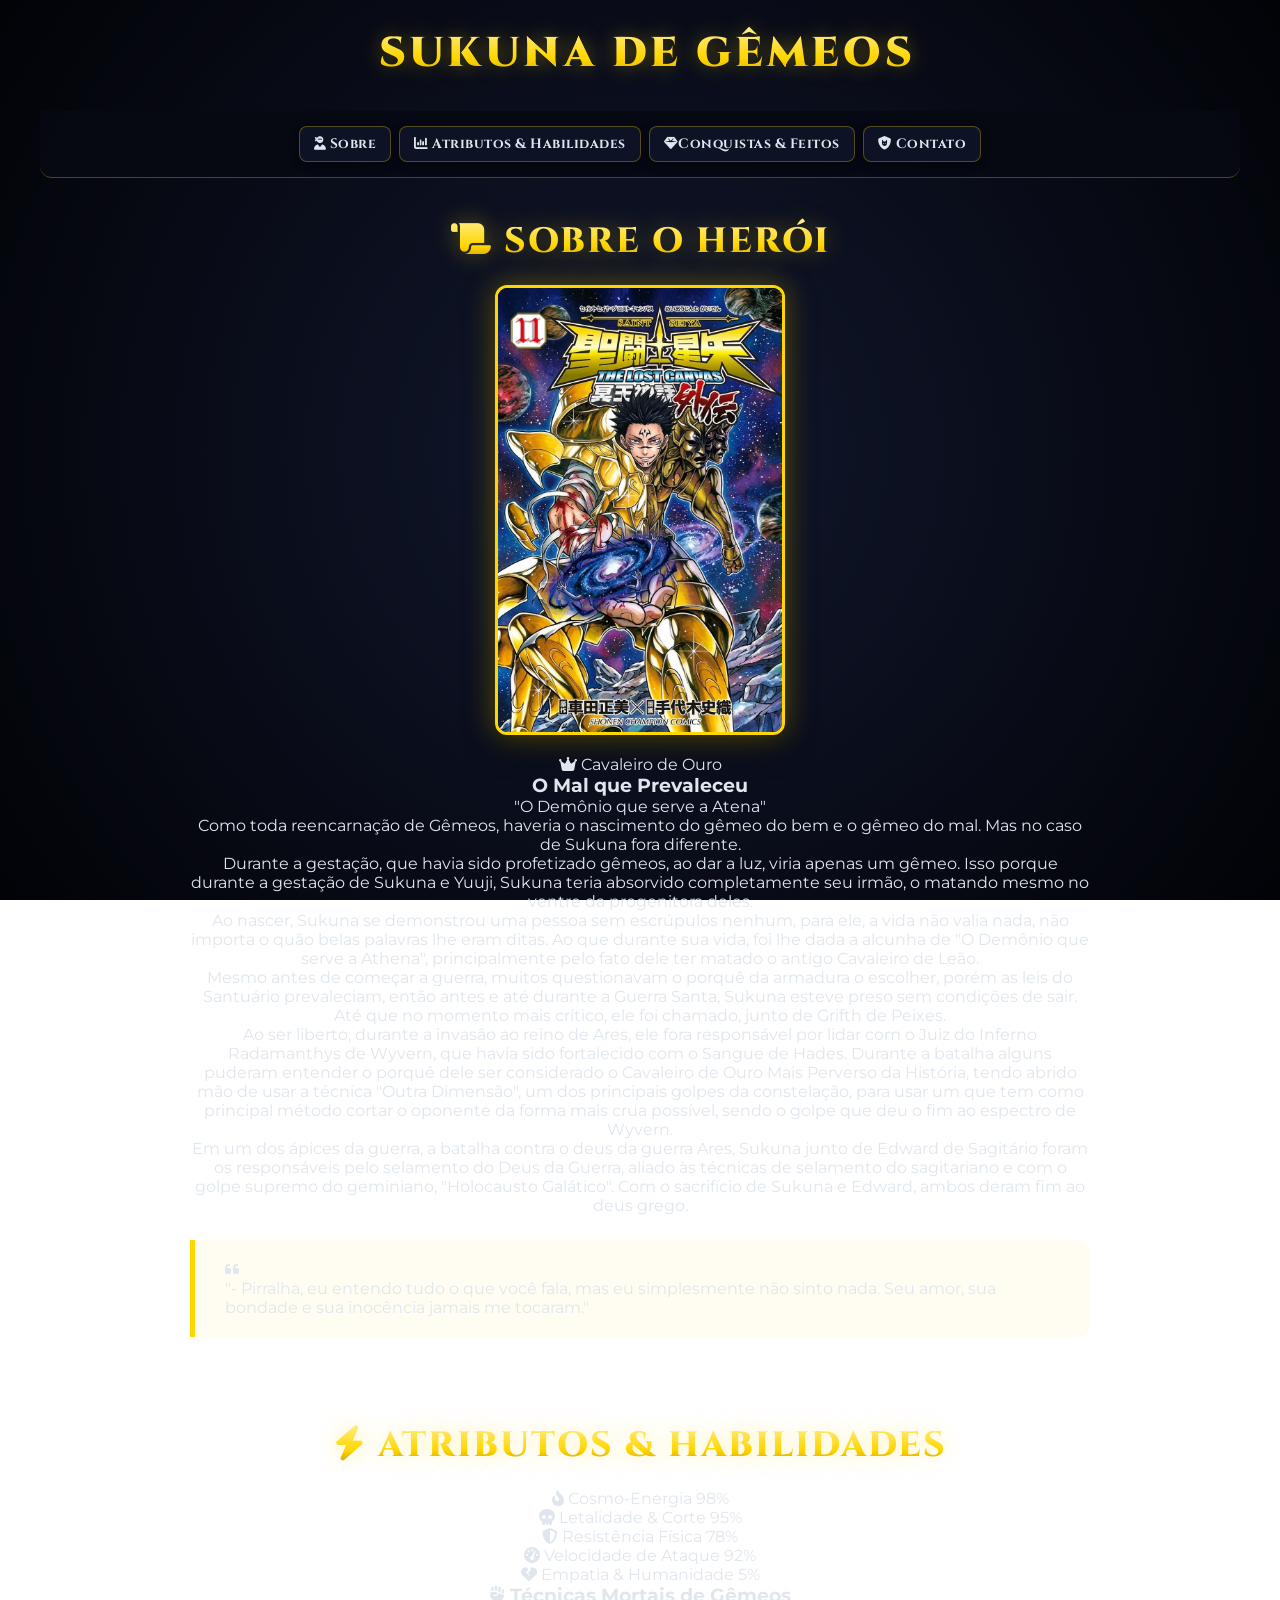
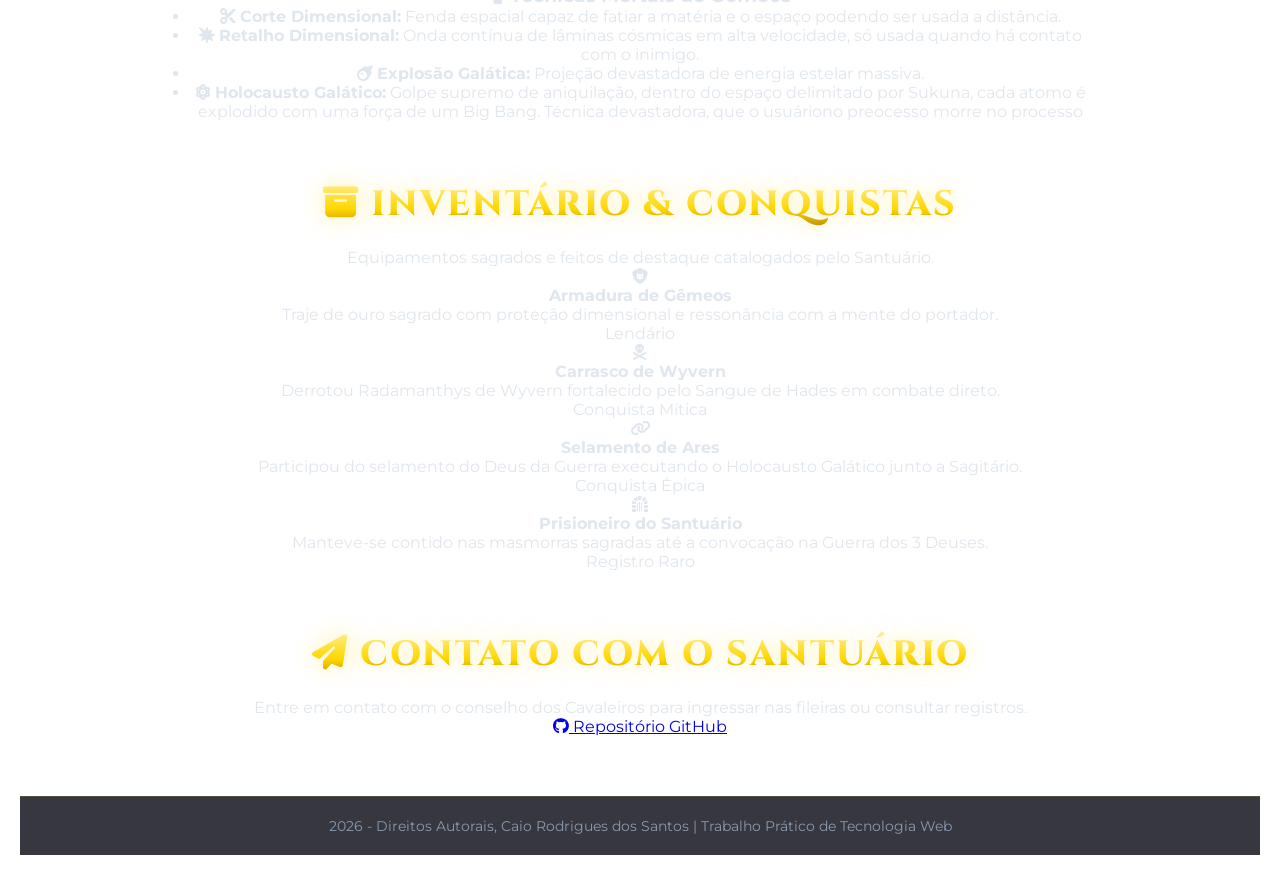
==== commit d1a7b185: "Update index.html" ====
--- a/index.html
+++ b/index.html
@@ -3,460 +3,210 @@
 <head>
     <meta charset="UTF-8">
     <meta name="viewport" content="width=device-width, initial-scale=1.0">
-    <title>Saint Seiya - Santos de Ouro</title>
+    <title>Ficha de Herói - Sukuna de Gêmeos</title>
     <link rel="stylesheet" href="styles/style.css">
-    <link rel="stylesheet" href="styles/character_style.css">
+    <link rel="stylesheet" href="https://cdnjs.cloudflare.com/ajax/libs/font-awesome/6.4.0/css/all.min.css">
+    <link rel="stylesheet" href="path/to/font-awesome/css/font-awesome.min.css">
 </head>
 <body>
 
+
     <header>
-        <h1>Santos de Ouro</h1>
+        <div class="header-content">
+            <h1><i class="fa-solid fa-gemini"></i></i> Sukuna de Gêmeos</h1>
+        </div>
     </header>
     
+ 
     <nav class="barra">
         <ul>
-       
-            <li><a href="#shirou">Shirou de Áries</a></li>
-            <li><a href="#escanor">Escanor de Touro</a></li>
-            <li><a href="#sukuna">Sukuna de Gêmeos</a></li>
-            <li><a href="#ichigo">Ichigo de Câncer</a></li>
-            <li><a href="#rengoku">Rengoku de Leão</a></li>
-            <li><a href="#nagato">Nagato de Virgem</a></li>
-            <li><a href="#erza">Erza de Libra</a></li>
-            <li><a href="#killua">Killua de Escorpião</a></li>
-            <li><a href="#edward">Edward de Sagitário</a></li>
-            <li><a href="#zoro">Zoro de Capricórnio</a></li>
-            <li><a href="#lawliet">Lawliet de Aquário</a></li>
-            <li><a href="#griffith">Griffith de Peixes</a></li>
+            <li><a href="#sobre"><i class="fa-solid fa-user-ninja"></i> Sobre</a></li>
+            <li><a href="#atributos"><i class="fa-solid fa-chart-column"></i> Atributos & Habilidades</a></li>
+            <li><a href="#inventario"><i class="fa-solid fa-gem"></i>Conquistas & Feitos</a></li>
+            <li><a href="#contato"><i class="fa-solid fa-shield-cat"></i> Contato</a></li>
         </ul>
     </nav>
 
+    <!--=============================================================================================================-->
+
     <main class="conteudo-principal">
 
-    
-        <section id="shirou">
-            <h2>Shirou de Áries</h2>
-
-            
-            <img height="400" src="/images/shirou.jpg" alt="Ilustração do Cavaleiro Shirou de Áries">
-
-            <div class="lore-container">
-                <h2>O Cavaleiro da Justiça</h2>
-
+        <section id="sobre" class="secao-ficha">
+            <h2 class="titulo-secao"><i class="fa-solid fa-scroll"></i> Sobre o Herói</h2>
+
+            <div class="card-hero-bio">
+                <div class="avatar-box">
+                    <img src="/images/sukuna.jfif" alt="Ilustração do Cavaleiro Sukuna trajando a Armadura de Ouro de Gêmeos">
+                    <span class="badge-classe"><i class="fa-solid fa-crown"></i> Cavaleiro de Ouro</span>
+                </div>
+
+                <div class="bio-detalhes">
+                    <h3>O Mal que Prevaleceu</h3>
+                    <p class="tagline">"O Demônio que serve a Atena"</p>
+                    
+                    <p>Como toda reencarnação de Gêmeos, haveria o nascimento do gêmeo do bem e o gêmeo do mal. Mas no caso de Sukuna fora diferente.</p>
+
+                    <p>Durante a gestação, que havia sido profetizado gêmeos, ao dar a luz, viria apenas um gêmeo. Isso porque durante a gestação de Sukuna e Yuuji, Sukuna teria absorvido completamente seu irmão, o matando mesmo no ventre da progenitora deles.</p>
+
+                    <p>Ao nascer, Sukuna se demonstrou uma pessoa sem escrúpulos nenhum, para ele, a vida não valia nada, não importa o quão belas palavras lhe eram ditas. Ao que durante sua vida, foi lhe dada a alcunha de "O Demônio que serve a Athena", principalmente pelo fato dele ter matado o antigo Cavaleiro de Leão.</p>
+
+                    <p>Mesmo antes de começar a guerra, muitos questionavam o porquê da armadura o escolher, porém as leis do Santuário prevaleciam, então antes e até durante a Guerra Santa, Sukuna esteve preso sem condições de sair. Até que no momento mais crítico, ele foi chamado, junto de Grifth de Peixes.</p>
+
+                    <p>Ao ser liberto, durante a invasão ao reino de Ares, ele fora responsável por lidar com o Juiz do Inferno Radamanthys de Wyvern, que havia sido fortalecido com o Sangue de Hades. Durante a batalha alguns puderam entender o porquê dele ser considerado o Cavaleiro de Ouro Mais Perverso da História, tendo abrido mão de usar a técnica "Outra Dimensão", um dos principais golpes da constelação, para usar um que tem como principal método cortar o oponente da forma mais crua possível, sendo o golpe que deu o fim ao espectro de Wyvern.</p>
+
+                    <p>Em um dos ápices da guerra, a batalha contra o deus da guerra Ares, Sukuna junto de Edward de Sagitário foram os responsáveis pelo selamento do Deus da Guerra, aliado às técnicas de selamento do sagitariano e com o golpe supremo do geminiano, "Holocausto Galático". Com o sacrifício de Sukuna e Edward, ambos deram fim ao deus grego.</p>
+
+                    <div class="citacao-box">
+                        <i class="fa-solid fa-quote-left icone-aspas"></i>
+                        <p>"- Pirralha, eu entendo tudo o que você fala, mas eu simplesmente não sinto nada. Seu amor, sua bondade e sua inocência jamais me tocaram."</p>
+                    </div>
+                </div>
+            </div>
+        </section>
+
+        <!--=============================================================================================================-->
+
+        <section id="atributos" class="secao-ficha">
+            <h2 class="titulo-secao"><i class="fa-solid fa-bolt"></i> Atributos & Habilidades</h2>
+
+            <div class="atributos-wrapper">
+                <div class="atributo-card">
+                    <div class="atributo-info">
+                        <span><i class="fa-solid fa-fire-flame-curved"></i> Cosmo-Energia</span>
+                        <span class="valor-atributo">98%</span>
+                    </div>
+                    <div class="barra-fundo">
+                        <div class="barra-progresso cosmo" style="width: 98%;"></div>
+                    </div>
+                </div>
+
+                <!--=============================================================================================================-->
+
+                <div class="atributo-card">
+                    <div class="atributo-info">
+                        <span><i class="fa-solid fa-skull"></i> Letalidade & Corte</span>
+                        <span class="valor-atributo">95%</span>
+                    </div>
+                    <div class="barra-fundo">
+                        <div class="barra-progresso letalidade" style="width: 95%;"></div>
+                    </div>
+                </div>
+
+                <!--=============================================================================================================-->
+
+                <div class="atributo-card">
+                    <div class="atributo-info">
+                        <span><i class="fa-solid fa-shield-halved"></i> Resistência Física</span>
+                        <span class="valor-atributo">78%</span>
+                    </div>
+                    <div class="barra-fundo">
+                        <div class="barra-progresso defesa" style="width: 78%;"></div>
+                    </div>
+                </div>
+
+                <!--=============================================================================================================-->
+
+                <div class="atributo-card">
+                    <div class="atributo-info">
+                        <span><i class="fa-solid fa-gauge-high"></i> Velocidade de Ataque</span>
+                        <span class="valor-atributo">92%</span>
+                    </div>
+
+                    <!--=============================================================================================================-->
+                    
+                    <div class="barra-fundo">
+                        <div class="barra-progresso velocidade" style="width: 92%;"></div>
+                    </div>
+                </div>
+
+                <!--=============================================================================================================-->
+
+                <div class="atributo-card">
+                    <div class="atributo-info">
+                        <span><i class="fa-solid fa-heart-crack"></i> Empatia & Humanidade</span>
+                        <span class="valor-atributo">5%</span>
+                    </div>
+                    <div class="barra-fundo">
+                        <div class="barra-progresso empatia" style="width: 5%;"></div>
+                    </div>
+                </div>
+            </div>
+
+            <!--=============================================================================================================-->
+
+            <div class="tecnicas-box">
+                <h3><i class="fa-solid fa-hand-fist"></i> Técnicas Mortais de Gêmeos</h3>
+                <ul class="lista-tecnicas">
+                    <li><i class="fa-solid fa-scissors"></i> <strong>Corte Dimensional:</strong> Fenda espacial capaz de fatiar a matéria e o espaço podendo ser usada a distância.</li>
+                    <li><i class="fa-solid fa-burst"></i> <strong>Retalho Dimensional:</strong> Onda contínua de lâminas cósmicas em alta velocidade, só usada quando há contato com o inimigo.</li>
+                    <li><i class="fa-solid fa-meteor"></i> <strong>Explosão Galática:</strong> Projeção devastadora de energia estelar massiva.</li>
+                    <li><i class="fa-solid fa-atom"></i> <strong>Holocausto Galático:</strong> Golpe supremo de aniquilação, dentro do espaço delimitado por Sukuna, cada atomo é explodido com uma força de um Big Bang. Técnica devastadora, que o usuáriono preocesso morre no processo</li>
+                </ul>
+            </div>
+        </section>
+
+                <!--=============================================================================================================-->
+
+        <section id="inventario" class="secao-ficha">
+            <h2 class="titulo-secao"><i class="fa-solid fa-box-archive"></i> Inventário & Conquistas</h2>
+            <p class="descricao-secao">Equipamentos sagrados e feitos de destaque catalogados pelo Santuário.</p>
+
+            <div class="grid-inventario">
                 
-                    <p>Shirou foi o cavaleiro de Áries mais notório de toda história.</p>
-                  
-                    <p>De um sobrevivente a um dos grandes responsáveis durante a Guerra dos 3 Deuses. Tendo sua vida salva por Kiritsugu, o cavaleiro de ouro de Sagitário, dedicou toda a sua vida a Atena e ao Santuário, e com o objetivo mais nobre de todos, se torna um Cavaleiro da Justiça, cuja missão seria salvar todas as pessoas que puderem.</p>
-               
-                    <p>Porém quando descobriu a segunda vida de seu mestre, que se tratava de resolver os trabalhos mais sujos do santuário, e tendo presenciado de perto as atrocidades que os guerreiros de Ares e Hades faziam, ele começara a viver sob uma nova conduta. Que se para salvar uma pessoa, outra terá que morrer, assim deverá e será feito.</p>
-              
-                    <p>Durante a Guerra dos 3 Deuses, Shirou se tornou o principal suporte do Santuário, consertando as armaduras e ajudando Atena a manter a barreira do Santuário.</p>
-                    
-                    <p>Na batalha contra um dos Desastres do Mundo, Hecatonquiros, para poder se igualar com ele, o cavaleiro de Áries conjura sua mais forte técnica, "Obras das Infinitas Lâminas", acabando de vez com uma das maiores ameaças da guerra, porém, ao custo de sua vida.</p>
-        
-
-                <div class="citacao-box">
-                    <h4>"- Esse foi... o trabalho mais longo que tive... e o mais gratificante"</h4>
-                </div>
-
-                <div class="ataques-box">
-                    <h4>Golpes e Técnicas:</h4>
-                    <p>Muralha de Cristal</p>
-                    <p>Muralha de Cristal: Rho Aias</p>
-                    <p>Extinção Estelar</p>
-                    <p>Obras das Infinitas Lâminas</p>
-                </div>
-            </div>
-        </section>
-
-      
-        <section id="escanor">
-            <h2>Escanor de Touro</h2>
-
-            <img height="400" src="/images/escanor.png" alt="Ilustração do Cavaleiro Escanor de Touro">
-
-            <div class="lore-container">
-                <h2>O orgulho que quebra a frustração</h2>
-
-          
-                    <p>Era de conhecimento de todos que Escanor sempre almejou a armadura de Leão, cujo signo o atraía muito desde que iniciou seu treinamento. Porém não fora isso que lhe foi prometido.</p>
-                  
-                    <p>Ao receber a armadura de Touro, o que todos imaginavam que iria haver algum tipo de confusão, foram surpreendidos com o que sairia da boca de Escanor:</p>
-               
-                    <p>"Entendo, uma armadura grandiosa como a de Leão não aceitaria outra pessoa grandiosa. Então, acredito que seja meu trabalho fazer o Touro grandioso. O Touro pertencerá a Mim"</p>
-            
-                    <p>Com o início da Guerra Santa e a baixa de Rengoku ao Santuário, Escanor fora com uma motivação a mais para a guerra. Com a segunda invasão dos berserkers de Ares, junto com a ressuscitação dos espectros de Hades mortos por Rengoku, Escanor tomou para si o trabalho de lidar com o restante dos Espectros, conseguindo até mesmo fazer o Juiz do Inferno Minos bater em retirada.</p>
-          
-                    <p>Porém, na terceira invasão, liderada por Aiacos de Garuda, o Juiz do Inferno consegue cegar e paralisar o cavaleiro de ouro e ainda desferir um último golpe em seu coração.</p>
-         
-                    <p>Só não esperava que o próprio cavaleiro o agarraria com uma força enorme, mesmo estando à noite, e então Escanor conjura seu golpe mais poderoso, Hiper-Nova Solar Titânica, fazendo de fato a primeira grande baixa para os exércitos de Hades e Ares, porém, ceifando sua vida.</p>
-                
-
-                <div class="citacao-box">
-                    <h4>"- Está muito enganado ao meu respeito, espectro. Nunca foi um peso a Armadura de Touro, mas sim um desafio que me foi posto. Eu farei dessa armadura, a mais desejada"</h4>
-                </div>
-
-                <div class="ataques-box">
-                    <h4>Golpes e Técnicas:</h4>
-                    <p>Grande Chifre</p>
-                    <p>Sol Cruel</p>
-                    <p>Hiper-Nova Solar Titânica</p>
-                </div>
-            </div>
-        </section>
-
-    <!--------------------------------------------------------------------------->
-
-    <section id="sukuna">
-
-         <h1>Sukuna de Gêmeos</h1>
-
-    <img height="400" src="/images/sukuna.jfif" alt="Ilustração do Cavaleiro Sukuna de Gêmeos">
-
-    <main class="lore-container">
-        <h2>O Mal que Prevaleceu</h2>
-
-        <p>Como toda reencarnação de Gêmeos, haveria o nascimento do gêmeo do bem e o gêmeo do mal. Mas no caso de Sukuna fora diferente.</p>
-
-        <p>Durante a gestação, que havia sido profetizado gêmeos, ao dar a luz, viria apenas um gêmeo. Isso porque durante a gestação de Sukuna e Yuuji, Sukuna teria absorvido completamente seu irmão, o matando mesmo no ventre da progenitora deles.</p>
-
-        <p>Ao nascer, Sukuna se demonstrou uma pessoa sem escrúpulos nenhum, para ele, a vida não valia nada, não importa o quão belas palavras lhe eram ditas. Ao que durante sua vida, foi lhe dada a alcunha de "O Demônio que serve a Athena", principalmente pelo fato dele ter matado o antigo Cavaleiro de Leão.</p>
-
-        <p>Mesmo antes de começar a guerra, muitos questionavam o porquê da armadura o escolher, porém as leis do Santuário prevaleciam, então antes e até durante a Guerra Santa, Sukuna esteve preso sem condições de sair. Até que no momento mais crítico, ele foi chamado, junto de Grifth de Peixes.</p>
-
-        <p>Ao ser liberto, durante a invasão ao reino de Ares, ele fora responsável por lidar com o Juiz do Inferno Radamanthys de Wyvern, que havia sido fortalecido com o Sangue de Hades. Durante a batalha alguns puderam entender o porquê dele ser considerado o Cavaleiro de Ouro Mais Perverso da História, tendo abrido mão de usar a técnica "Outra Dimensão", um dos principais golpes da constelação, para usar um que tem como principal método cortar o oponente da forma mais crua possível, sendo o golpe que deu o fim ao espectro de Wyvern.</p>
-
-        <p>Em um dos ápices da guerra, a batalha contra o deus da guerra Ares, Sukuna junto de Edward de Sagitário foram os responsáveis pelo selamento do Deus da Guerra, aliado às técnicas de selamento do sagitariano e com o golpe supremo do geminiano, "Holocausto Galático". Com o sacrifício de Sukuna e Edward, ambos deram fim ao deus grego.</p>
-
-        <!-- Div para a frase marcante -->
-        <div class="citacao-box">
-            <h4>- Pirralha, eu entendo tudo o que você fala, mas eu simplesmente não sinto nada. Seu amor, sua bondade e sua inoncência jamais me tocou.</h4>
-        </div>
-
-        <!-- Div para listar os ataques -->
-        <div class="ataques-box">
-            <h4>Golpes e Técnicas:</h4>
-            <p>Corte Dimensional</p>
-            <p>Retalho Dimensional</p>
-            <p>Explosão Galática</p>
-            <p>Holocausto Galático</p>
-        </div>
-
-    </section>
-
-    <!--------------------------------------------------------------------------->
-
-    <section id="ichigo">
-
-        <h1>Ichigo de Câncer</h1>
-
-    <img height="400" src="/images/ichigo.png" alt="Ilustração do Cavaleiro Ichigo de Câncer">
-
-    <main class="lore-container">
-        <h2>Emissário dos Mortos</h2>
-
-        <p>Capaz de ver as almas dos mortos desde a infância, Ichigo viveu na fronteira entre o mundo dos vivos e o além. Essa sensibilidade espiritual única chamou a atenção do Santuário, onde foi acolhido pela Armadura de Câncer — não como um mensageiro da morte, mas como um guardião do equilíbrio entre as dimensões.</p>
-
-        <p>Durante seus anos de formação no Santuário, Ichigo construiu um laço de profunda rivalidade e camaradagem com Zoro. Em incontáveis sessões de treinamento rigoroso, a lâmina espiritual de Ichigo foi lapidada e harmonizada com as orientações do espadachim, culminando na criação de sua técnica assinatura: o Corte Presa Lunar.</p>
-
-        <p>Antes mesmo que Nagato conseguisse decifrar o segredo da imortalidade das forças inimigas, Ichigo agiu na vanguarda para garantir a eliminação definitiva dos espectros. Utilizando o controle espiritual da Casa de Câncer, ele interceptou e purgeou as almas abatidas por Escanor, enviando-as diretamente para as profundezas do Inferno para impedir que ressuscitassem.</p>
-
-        <p>Na reta final da Guerra Santa, Ichigo uniu forças a Zoro para invadir os domínios divinos e enfrentar o Deus da Morte Thanatos. Combinando a essência do Corte Presa Lunar ao rigor de seu parceiro, Ichigo desfechou o golpe que decepou a imortalidade da divindade gêmea, vingando as almas caídas.</p>
-       
-        <div class="citacao-box">
-            <h4>- Os mortos não pertencem mais a este mundo. É meu dever garantir que eles fiquem no Inferno.</h4>
-        </div>
-
-        
-        <div class="ataques-box">
-            <h4>Golpes e Técnicas:</h4>
-            <p>Ondas do Inferno</p>
-            <p>Corte Presa Lunar</p>
-            <p>Dança das Almas Caídas</p>
-            </div>
-
-
-    </section>
-
-    <!--------------------------------------------------------------------------->
-
-    <section id="rengoku">
-         <h1>Rengoku de Leão</h1>
-
-    <img height="400" src="/images/rengoku.jfif" alt="Ilustração do Cavaleiro Rengoku de Leão">
-
-    <main class="lore-container">
-        <h2>A Lealdade Inquebrável</h2>
-
-        <p>Desde jovem, Rengoku demonstrava um fogo interior inabalável e uma conduta moral ilibada, qualidades que o tornaram o sucessor natural da Armadura de Leão. Seu treinamento foi marcado pela busca incessante de proteger os mais fracos, moldando seu Cosmo em chamas douradas incandescentes capazes de incinerar qualquer ameaça.</p>
-
-        <p>Antes do eclodir da guerra, quando as sombras do poder começaram a se mover nos bastidores do Santuário, foi Rengoku quem percebeu as intenções obscuras de Griffith. Ao confrontar o Cavaleiro de Peixes e impedir sua tentativa de golpe de estado contra o Grande Mestre, o Leão provou a sua inabalável lealdade.</p>
-
-        <p>Na eclosão da Guerra dos 3 Deuses, Rengoku esteve na linha de frente durante a primeira investida massiva dos exércitos inimigos ao Santuário. Movido por um senso irrepreensível de dever, ele conteve sozinho a horda inicial com a fúria devastadora de suas chamas, garantindo tempo vital para a reorganização das defesas atenienses.</p>
-
-        <p>No momento crítico da invasão, o Leão travou um combate mortal contra Radamanthys de Wyvern. Rengoku desfechou um golpe de tal magnitude contra o Juiz do Inferno que abriu uma ferida fatal em seu peito — um ferimento tão grave que Radamanthys só pôde sobreviver e retornar à batalha após ser curado diretamente com o Sangue de Hades.</p>
-
-          
-        <div class="citacao-box">
-            <h4>- Enquanto meu coração pulsar, as chamas do Leão jamais se apagarão perante a escuridão!</h4>
-        </div>
-
-        
-        <div class="ataques-box">
-            <h4>Golpes e Técnicas:</h4>
-            <p>Cápsula do Poder</p>
-            <p>Relâmpago de Fogo</p>
-
-            </div>
-        
-      
-    </section>
-
-    <!--------------------------------------------------------------------------->
-
-    <section id="nagato">
-
-        <h1>Nagato de Virgem</h1>
-
-        <img height="400" src="/images/nagato.png" alt="Ilustração do Cavaleiro Nagato de Virgem">
-
-        
-        <main class="lore-container"> <main>
-        <h2>O Iluminado pela Dor</h2>
-
-        <p>Antes mesmo de sequer pensar em ser um aspirante a cavaleiro, Nagato já estava em guerra desde quando nasceu.</p>
-<br>
-        <p>Tendo seus pais mortos pelo bersekers de Ares, ele vagou por um longo tempo até ter chegado no Santuário. Ninguem sabe como ele veio, e mesmo ele não sabe como o porque, ou como foi que ele chegou a decisão de chegar ao santuário. Algo em seu intimo o incomodava para seguir aquela direção.</p>
-<br>
-        <p>Durante seu treinamento, ele conheceu novas pessoas, e e seus amigos mais próximos, Yahiko e Konan. Eles tinha muito em comum, principalmente o fato de não quererem entrar de cabeça nessa guerra santa. Porém, como na ultima vez, em uma missão distante, seus amigos foram mortos mas agora pelos espectros de Hades. Tal sentimento fez com que algo nele finalmente desperta-se, "O Olho de Samsara". Ao finalmente despertar, a armadura de Virgem ressoa, e o escolhe como seu sucessor.</p>
-<br>
-        <p>Ao inicio da guerra, com os seus "Seis Caminhos", ele seria peça chave, sendo o princiopal informante/espião do Santuário, devido a uma de suas principais técnicas, "Os 6 Caminhos", que consiste em 6 avatares de carne e osso, que partilham da mesma visão, com o cérebro principal ser justamente Nagato. Usando dessa habilidade, ele infiltra seus avatares dentro dos exercitos de Hades e Ares, onde por fim, ele daria fim a imortalidade dos bersekers e espectros do exercito inimigo</p>
-<br>
-        <p>Em campo de batalhas, seria ele o principal algoz de um dos Deuses Gêmeos Hypnos tendo dado fim a ele, e logo após tendo ajudado tambem na luta de Thanatos junto de Lawliet de Aquário.</p>
-        
-        <div class="citacao-box">
-            <h4>- Eu imaginei que lutando contra o Deus dos Sonhos, imagninaria que poderia de alguma forma me vingar, devido ao pesadelo que foi viver minha vida. Porém, me relembrei que deveria renunciar esse desejo de mim, pois foi assim, que atingi a iluminação</h4>
-        </div>
-
-        <div class="ataques-box">
-            <h4>Golpes e Ténicas:</h4>
-            <p>Olhos de Samsara</p>
-            <p>6 Caminhos (Deva. Asura, Humano, Animal, Preta e Naraka)</p>
-            <p>Tesouro do Céu</p>
-            <p>Rendição Divina</p>
-            <p>Ciclo das Seis Existências</p>
-        </div>
-
-
-    </section>
-
-    <!--------------------------------------------------------------------------->
-
-    <section id="erza">
-
-         <h1>Erza de Libra</h1>
-
-    <img height="400" src="/images/erza.png" alt="Ilustração do Cavaleiro Erza de Libra">
-
-    <main class="lore-container">
-        <h2>Juiza Compassiva</h2>
-
-       <p>Dotada de uma disciplina militar inflexível e de um domínio incomparável sobre a manipulação de armas e armaduras, Erza foi escolhida pela Armadura de Libra. Desde o início de sua jornada, ela encarou a responsabilidade do encargo não apenas como uma honra, mas como o fardo de ser a balança moral e tática do exército de Atena.</p>
-
-       <p>Seu treinamento envolveu o controle supremo sobre o Cosmo das Armas, permitindo-lhe alternar a essência de combate em fração de segundos. Respeitada por todos os Cavaleiros de Ouro, Erza tornou-se a líder de campo natural, temida por inimigos e admirada por seus aliados por sua resiliência inquebrável.</p>
-
-       <p>Durante o ápice da Guerra Santa, Erza adentrou os domínios oníricos para erradicar a ameaça dos Deuses dos Sonhos, filhos de Hypnos. Em uma sequência de combates avassaladores, ela superou as ilusões de Ikelos, Phantasos, Morpheus e Phobetor, além de subjugar a temível Estrela Terrestre da Violência, Violence de Behemoth.</p>
-       
-       <p>Não satisfeita em romper as linhas de defesa inimigas, Erza participou diretamente do embate final contra o próprio Hades. Empunhando a força da Casa de Libra, ela combateu ao lado dos cavaleiros remanescentes no confronto que decidiu o destino do mundo mortal.</p>
-        
-        <div class="citacao-box">
-            <h4>- Eu não luto para provar que sou mais forte. Eu luto para colocar o mundo novamente em equilíbrio.</h4>
-        </div>
-
-        
-        <div class="ataques-box">
-            <h4>Golpes e Técnicas:</h4>
-            <p>Decreto dos Céus</p>
-            <p>Julgamento das Doze Armas</p>
-            <p>Corte da Balança Celestial</p>
-            </div>
-
-    </section>
-
-    <!--------------------------------------------------------------------------->
-
-    <section id="killua">
-
-        <h1>Killua de Escorpião</h1>
-
-    <img height="400" src="/images/killua.jpg" alt="Ilustração do Cavaleiro Killua de Escorpião">
-
-    <main class="lore-container">
-        <h2>O Cavaleiro Letal</h2>
-
-        <p>Nascido em uma infame família de assassinos, Killua foi submetido a torturas, venenos e descargas elétricas mortais desde seus primeiros anos de vida. Ao escapar desse destino e encontrar o Santuário, ele canalizou sua imunidade e dor para o aprendizado do Cosmo, sendo acolhido pela constelação de Escorpião.</p>
-<br>
-        <p>Sua vivência anterior permitiu que ele dominasse a velocidade dos impulsos elétricos do corpo humano com precisão cirúrgica. Sob a tutela do Santuário, Killua transformou suas técnicas letais em um instrumento de defesa da Terra, combinando a dor de seu passado com a letalidade das agulhas de Escorpião.</p>
-<br>
-        <p>Na Guerra dos 3 Deuses, Killua atuou como a sombra fulgurante do Santuário, movendo-se a velocidades imperceptíveis para desarticular pelotões inteiros de bersekers e espectros antes que pudessem esboçar reação. Sua presença no campo de batalha era sinal de paralisia e pavor para as tropas inimigas.</p>
-<br>
-        <p>Sua principal luta, fora contra o os filhos de Ares Cicno, Lycaon e Diomedes, onde com sua técnica, "Ferrão Sistêmico", os abateu sem muitas dificuldades. Após derrotar os irmãos, fora o responsável pelo atraso da Catastrofe Natural libertada pelos deuses aliados, Équidna que estava para destruir o Santuário, durante a a invasão ao palácio de Hades. Tendo tomado a responsábildidade para si, ele, sozinho protegeu o Santuário para derrotar a Catastrofe Natural, porem pelo abuso da eletricidade de seu próprio corpo, ao final do combate, ele viria a sucumbir.</p>
-    <br>       
-        <div class="citacao-box">
-            <h4>- Você acha que conhece a dor? Deixe-me mostrar o que acontece quando o ferrão assume o controle do seu corpo.</h4>
-        </div>
-
-        
-        <div class="ataques-box">
-            <h4>Golpes e Técnicas:</h4>
-            <p>Veneno de Plasma</p>
-            <p>Ferrão Sistêmico</p>
-            <p>Agulha Escarlate</p>
-            <p>Passo Assasino</p>
-        </div>
-
-    </section>
-
-    <!--------------------------------------------------------------------------->
-
-    <section id="edward">
-
-        <h1>Edward de Sagitário</h1>
-
-    <img height="400" src="/images/edward.jpg" alt="Ilustração do Cavaleiro Edward de Sagitário">
-
-    <main class="lore-container">
-        <h2>O Alquimista de Ouro</h2>
-
-       <p>Um prodígio na compreensão das leis da matéria e da conversão de energia, Edward buscou no Santuário as respostas para os mistérios do Cosmo após enfrentar duras perdas em sua juventude. Sua capacidade analítica e seu profundo espírito de sacrifício fizeram com que a lendária Armadura de Ouro de Sagitário o reconhecesse como seu legítimo portador.</p>
-
-        <p>Ao longo de seu treinamento, Edward dedicou-se ao estudo de antigas matrizes de selamento e à transmutação da própria estrutura de sua armadura. Ele lapidou a arte de converter o Cosmo em projeções de energia pura e barreiras impenetráveis, preparando-se para os inevitáveis confrontos contra as divindades inimigas.</p>
-
-        <p>Durante as batalhas decisivas contra as forças de Ares, Edward esteve na linha de frente e enfrentou o Filho da Guerra, Deimos, o Deus do Terror. Em um confronto violento, o Sagitariano usou a mutabilidade de sua armadura e a precisão de suas flechas para anular a aura de medo do deus inimigo, sobrepujando Deimos e abatendo o herdeiro de Ares antes que este causasse mais destruição.</p>
-
-        <p>Logo em seguida, no ápice do conflito divino, Edward adentrou os domínios mais profundos e combateu diretamente o Deus da Morte, Thanatos. Demonstrando uma maestria sem precedentes com o arco sagrado e unindo suas forças ao selamento realizado junto a Sukuna de Gêmeos, Edward desferiu o golpe definitivo que derrotou Thanatos, tornando-se uma das peças fundamentais para a salvação da humanidade.</p>
-           
-        <div class="citacao-box">
-            <h4>- Nem mesmo os deuses do terror ou da morte podem deter a flecha daquele que luta para proteger o futuro!</h4>
-        </div>
-
-        
-        <div class="ataques-box">
-            <h4>Golpes e Técnicas:</h4>
-            <p>Impulso de Círculo Transmutativo</p>
-            <p>Trovão do Sagitário</p>
-            <p>Selamento Transmutativo de Sagitário</p>
-    
-        </div>
-
-    </section>
-    
-    <!--------------------------------------------------------------------------->
-
-    <section id="zoro">
-        <h1>Zoro de Capricórnio</h1>
-
-    <img height="400" src="/images/zoro.jpg" alt="Ilustração do Cavaleiro Zoro de Capricórnio">
-
-    <main class="lore-container">
-        <h2>A Lâmina do Santuário</h2>
-
-        <p>Um espadachim obstinado que percorreu o mundo desafiando mestres para alcançar o ápice da arte da lâmina, Zoro teve seu valor e determinação testados pela Armadura de Capricórnio. A aceitação da armadura concedeu ao seu estilo brutal a lendária lâmina sagrada residindo em seus braços.</p>
-
-        <p>No Santuário, Zoro encontrou em Ichigo seu parceiro de treinos mais frequente. O rigor e a disciplina de Zoro foram fundamentais para que Ichigo conseguisse lapidar sua cosmo-energia e aperfeiçoar a execução técnica do Corte Presa Lunar.</p>
-
-        <p>Quando o Juiz do Inferno Minos de Grifon tentou paralisar os Cavaleiros com suas linhas invisíveis de marionete, Zoro avançou sem hesitação. Com um único movimento desprovido de hesitação, a agudeza de seu Cosmo cortou absolutamente todos os fios cósmicos de Minos, subjugando a técnica do espectro e eliminando-o sumariamente.</p>
-
-        <p>Mais tarde, ao lado de Ichigo, Zoro enfrentou o Deus da Morte Thanatos. Empregando a forma suprema da Excalibur, Zoro rasgou a barreira divina do deus gêmeo, criando a abertura perfeita para que a dupla encerrasse a ameaça de Thanatos.</p>
-           
-        <div class="citacao-box">
-            <h4>- Fios, barreiras ou deuses... não existe nada neste mundo que a minha lâmina não possa cortar.</h4>
-        </div>
-
-        
-        <div class="ataques-box">
-            <h4>Golpes e Técnicas:</h4>
-            <p>Excalibur</p>
-            <p>Emma</p>
-            <p>Caminho da harmonia</p>
-            <p>Rasgo Da Trindade</p>
-        </div>
-
-    </section>
-    
-    <!--------------------------------------------------------------------------->
-
-    <section id="lawliet">
-
-        <h1>Lawliet de Aquário</h1>
-
-    <img height="400" src="/images/lawliet.jpg" alt="Ilustração do Cavaleiro Lawliet de Aquário">
-
-    <main class="lore-container">
-        <h2>O Cérebro que Supera o Frio</h2>
-
-        <p>Reconhecido como o Cavaleiro de Ouro mais inteligente de toda a história do Santuário, Lawliet foi escolhido pela Armadura de Aquário por seu raciocínio impecável e mente estratégica brilhante. Excêntrico e reservado, ele preferia passar a maior parte do tempo descalço em seus aposentos, estudando tomos antigos e probabilidades em vez de trajar constantemente sua armadura.</p>
-
-        <p>Antes da Guerra Santa, Lawliet revolucionou as defesas do Santuário ao redesenhar os fluxos energéticos das barreiras atenienses e mapear os padrões dimensionais dos exércitos inimigos. Foi nesse período que ele aperfeiçoou o Zero Temporal, uma habilidade única que congela o fluxo do tempo enquanto mantém sua consciência totalmente desperta para calcular cada movimento do oponente.</p>
-
-        <p>No auge da Guerra Santa, Lawliet assumiu o comando de uma das frentes mais perigosas e bateu de frente com o Filho da Guerra, Fobos, o Deus do Pânico. Utilizando sua inteligência sobre-humana para não ceder à manipulação psicológica do deus inimigo, Lawliet congelou o Cosmo de Fobos com a frieza da Casa de Aquário, eliminando-o em um duelo tático memorável.</p>
-
-        <p>Posteriormente, o Cavaleiro de Aquário avançou até o campo de batalha final contra Hades, sendo peça-chave para enfraquecer e preparar a derrota do Deus do Inferno ao lado dos outros Cavaleiros. No entanto, em meio ao caos do embate supremo, Lawliet acabou sendo atingido por um golpe traiçoeiro desferido pelas costas, tombando de forma trágica após deixar sua marca indelével na derrocada do Imperador das Sombras.</p>
-           
-        <div class="citacao-box">
-            <h4>- Em um jogo onde todas as variáveis já foram calculadas, até mesmo um deus comete o erro fatal de subestimar a mente.</h4>
-        </div>
-
-        
-        <div class="ataques-box">
-            <h4>Golpes e Técnicas:</h4>
-            <p>Execução Aurora</p>
-            <p>Pó de Diamante</p>
-            <p>Zero Temporal</p>
-        </div>
-
-    </section>
-
-    <!--------------------------------------------------------------------------->
-
-    <section id="griffith">
-
-        <h1>Griffith de Peixes</h1>
-
-    <img height="400" src="/images/grifth.jpg" alt="Ilustração do Cavaleiro Griffith de Peixes">
-
-    <main class="lore-container">
-        <h2>O Usurpador de Ouro</h2>
-
-        <p>Possuidor de uma beleza estonteante e de um talento cósmico impressionante, Griffith ascendeu ao posto de Cavaleiro de Peixes alimentando uma ambição desmedida. Antes mesmo de a Guerra Santa eclodir, movido pelo desejo absoluto de governar, ele tentou usurpar o posto de Grande Mestre, mas foi desmascarado e detido por Rengoku de Leão, sendo subsequentemente confinado nas masmorras do Santuário.</p>
-
-        <p>Com o avanço e o alarmante acúmulo de baixas no exército de Atena, Griffith recebeu uma proposta de convocação para a guerra: caso colocasse seu imenso poder a serviço do Santuário e garantisse a vitória, ter-lhe-ia concedido o cobiçado posto de Grande Mestre ao término de todas as batalhas.</p>
-
-        <p>Ao ir para o campo de batalha, Griffith revelou a plenitude de seu poder, sendo capaz de fazer florescer imensos jardins mortais e campos inteiros de rosas cósmicas instantaneamente. Dominando a arte dos espinhos e da beleza letal, o Cavaleiro de Peixes combateu e derrotou duas divindades temíveis de uma só vez: Éris, a Deusa da Discórdia, e Eniô, a Deusa da Carnificina, envolvendo-as em um mar incandescente de fragrâncias mortais.</p>
-
-        <p>Determinado a consolidar seu legado e alcançar o topo a qualquer custo, Griffith marchou até o confronto decisivo contra Hades, sendo uma peça direta no enfraquecimento do Imperador do Inferno. Contudo, ao desafiar o próprio Deus do Submundo em combate direto, Griffith acabou sendo atingido e morto pelo próprio Hades, selando seu destino como o orgulhoso Cavaleiro que tombou diante do deus supreme após honrar seu pacto com o Santuário.</p>
-           
-        <div class="citacao-box">
-            <h4>- Florescem nos meus jardins não apenas a beleza, mas o fim inevitável daqueles que ousam desafiar o meu destino.</h4>
-        </div>
-
-        
-        <div class="ataques-box">
-            <h4>Golpes e Técnicas:</h4>
-            <p>Rosas Diabólicas Reais</p>
-            <p>Rosa Sangrenta do Império</p>
-            <p>Rosas Piranhas</p>
-            <p>Jardim Celestial das Rosas Mortais</p>
-        </div>
-
-    </section>
+                <!--=============================================================================================================-->
+                <div class="card-item raridade-lendaria">
+                    <div class="card-icone"><i class="fa-solid fa-shield-cat"></i></div>
+                    <h4>Armadura de Gêmeos</h4>
+                    <p>Traje de ouro sagrado com proteção dimensional e ressonância com a mente do portador.</p>
+                    <span class="badge-raridade">Lendário</span>
+                </div>
+
+                <!--=============================================================================================================-->    
+
+                <div class="card-item raridade-lendaria">
+                    <div class="card-icone"><i class="fa-solid fa-skull-crossbones"></i></div>
+                    <h4>Carrasco de Wyvern</h4>
+                    <p>Derrotou Radamanthys de Wyvern fortalecido pelo Sangue de Hades em combate direto.</p>
+                    <span class="badge-raridade">Conquista Mítica</span>
+                </div>
+
+                <!--=============================================================================================================-->
+
+                <div class="card-item raridade-epica">
+                    <div class="card-icone"><i class="fa-solid fa-link"></i></div>
+                    <h4>Selamento de Ares</h4>
+                    <p>Participou do selamento do Deus da Guerra executando o Holocausto Galático junto a Sagitário.</p>
+                    <span class="badge-raridade">Conquista Épica</span>
+                </div>
+
+                <!--=============================================================================================================-->
+
+                <div class="card-item raridade-rara">
+                    <div class="card-icone"><i class="fa-solid fa-dungeon"></i></div>
+                    <h4>Prisioneiro do Santuário</h4>
+                    <p>Manteve-se contido nas masmorras sagradas até a convocação na Guerra dos 3 Deuses.</p>
+                    <span class="badge-raridade">Registro Raro</span>
+                </div>
+            </div>
+        </section>
+        <!--=============================================================================================================-->
+        <section id="contato" class="secao-ficha secao-contato">
+            <h2 class="titulo-secao"><i class="fa-solid fa-paper-plane"></i> Contato com O Santuário</h2>
+            <p>Entre em contato com o conselho dos Cavaleiros para ingressar nas fileiras ou consultar registros.</p>
+
+            <div class="botoes-guilda">
+                <a href="https://github.com" target="_blank" class="btn-guilda btn-github">
+                    <i class="fa-brands fa-github"></i> Repositório GitHub
+                </a>
+            </div>
+        </section>
 
     </main>
 
-    
+
     <footer>
-        <p>2026 - Direitos Autorais, Caio Rodrigues</p>
+        <p>2026 - Direitos Autorais, Caio Rodrigues dos Santos | Trabalho Prático de Tecnologia Web</p>
     </footer>
 
 </body>
-</html>+</html>
--- a/styles/style.css
+++ b/styles/style.css
@@ -1,5 +1,15 @@
 @import url('https://fonts.googleapis.com/css2?family=Cinzel:wght@500;700;800;900&family=Montserrat:wght@300;400;600&display=swap');
 
+:root {
+    --gold-light: #fff2a3;
+    --gold-main: #ffd700;
+    --gold-dark: #b8860b;
+    --gold-shadow: rgba(255, 215, 0, 0.35);
+    --bg-dark: #070913;
+    --card-bg: rgba(16, 22, 42, 0.85);
+    --card-border: rgba(255, 215, 0, 0.3);
+    --text-color: #e0e6ed;
+}
 
 * {
     margin: 0;
@@ -8,8 +18,10 @@
 }
 
 body {
-    font-family: 'Montserrat', sans-serif;   
-    color: #e0e6ed;
+    font-family: 'Montserrat', sans-serif;
+    background: radial-gradient(circle at center, #11182e 0%, #070913 70%, #020307 100%);
+    background-attachment: fixed;
+    color: var(--text-color);
     min-height: 100vh;
     display: flex;
     flex-direction: column;
@@ -29,8 +41,14 @@
     font-family: 'Cinzel', serif;
     font-size: 2.6rem;
     font-weight: 900;
+    text-transform: uppercase;
     letter-spacing: 4px;
-    text-shadow: 0 0 20px rgba(255, 215, 0, 0.35);
+    background: linear-gradient(180deg, var(--gold-light) 0%, var(--gold-main) 50%, var(--gold-dark) 100%);
+    -webkit-background-clip: text;
+    -webkit-text-fill-color: transparent;
+    text-shadow: 0 0 20px var(--gold-shadow);
+    position: relative;
+    padding-bottom: 10px;
 }
 
 
@@ -43,6 +61,8 @@
     margin-bottom: 40px;
     padding: 10px 0;
     background: rgba(7, 9, 19, 0.92);
+    backdrop-filter: blur(10px);
+    border-bottom: 1px solid var(--card-border);
     border-radius: 0 0 12px 12px;
 }
 
@@ -56,8 +76,8 @@
 }
 
 .barra li {
-    background: rgba(16, 22, 42, 0.85);
-    border: 1px solid rgba(255, 215, 0, 0.3);
+    background: var(--card-bg);
+    border: 1px solid var(--card-border);
     border-radius: 8px;
     backdrop-filter: blur(8px);
     transition: all 0.3s ease;
@@ -69,7 +89,7 @@
 .barra li a {
     display: block;
     padding: 8px 14px;
-    color: #e0e6ed;
+    color: var(--text-color);
     text-decoration: none;
     font-family: 'Cinzel', serif;
     font-size: 0.85rem;
@@ -80,6 +100,12 @@
     transition: color 0.3s ease, background-color 0.3s ease;
 }
 
+.barra li a:hover {
+    color: #ffffff;
+    background-color: rgba(255, 215, 0, 0.15);
+}
+
+
 .conteudo-principal {
     width: 100%;
     max-width: 900px;
@@ -97,6 +123,7 @@
     text-align: center;
     scroll-margin-top: 80px; 
 }
+
 
 section h1, section h2 {
     font-family: 'Cinzel', serif;
@@ -106,11 +133,12 @@
     letter-spacing: 2px;
     margin-bottom: 20px;
     text-align: center;
-    background: linear-gradient(180deg, #fff2a3 0%, #ffd700 60%, #b8860b 100%);
+    background: linear-gradient(180deg, var(--gold-light) 0%, var(--gold-main) 60%, var(--gold-dark) 100%);
     -webkit-background-clip: text;
     -webkit-text-fill-color: transparent;
-    text-shadow: 0 0 25px rgba(255, 215, 0, 0.35);
-}
+    text-shadow: 0 0 25px var(--gold-shadow);
+}
+
 
 img {
     display: block;
@@ -119,11 +147,13 @@
     height: auto;
     max-height: 450px;
     border-radius: 12px;
-    border: 3px solid #ffd700;
-    box-shadow: 0 0 30px rgba(255, 215, 0, 0.35), 0 10px 30px rgba(0, 0, 0, 0.6);
+    border: 3px solid var(--gold-main);
+    box-shadow: 0 0 30px var(--gold-shadow), 0 10px 30px rgba(0, 0, 0, 0.6);
     object-fit: cover;
+    transition: transform 0.4s ease, box-shadow 0.4s ease;
     background-color: rgba(15, 20, 38, 0.85);
 }
+
 
 .lore-container {
     max-width: 800px;
@@ -138,12 +168,12 @@
 .lore-container h2 {
     font-family: 'Cinzel', serif;
     font-size: 1.8rem;
-    color: #ffd700;
+    color: var(--gold-main);
     text-align: center;
     text-transform: uppercase;
     letter-spacing: 2px;
     margin-bottom: 10px;
-    border-bottom: 1px solid rgba(255, 215, 0, 0.3);
+    border-bottom: 1px solid var(--card-border);
     padding-bottom: 15px;
     background: none;
     -webkit-text-fill-color: initial;
@@ -157,10 +187,11 @@
     color: #cbd5e1;
 }
 
+
 .citacao-box {
     margin: 25px 0;
     padding: 20px 30px;
-    border-left: 5px solid #ffd700;
+    border-left: 5px solid var(--gold-main);
     background: rgba(255, 215, 0, 0.05);
     border-radius: 0 10px 10px 0;
     text-align: left;
@@ -170,7 +201,7 @@
     font-family: 'Cinzel', serif;
     font-size: 1.3rem;
     font-style: italic;
-    color: #fff2a3;
+    color: var(--gold-light);
     font-weight: 600;
     line-height: 1.6;
 }
@@ -180,14 +211,14 @@
     margin-top: 20px;
     padding: 30px;
     background: rgba(10, 15, 30, 0.8);
-    border: 1px solid rgba(255, 215, 0, 0.3);
+    border: 1px solid var(--card-border);
     border-radius: 12px;
     box-shadow: 0 8px 25px rgba(0, 0, 0, 0.5);
 }
 
 .ataques-box h4 {
     font-family: 'Cinzel', serif;
-    color: #ffd700;
+    color: var(--gold-main);
     font-size: 1.6rem;
     text-transform: uppercase;
     text-align: center;
@@ -199,13 +230,30 @@
     text-align: center;
     font-weight: 600;
     font-size: 1.15rem;
-    color: #e0e6ed;
+    color: var(--text-color);
     margin-bottom: 12px;
     padding: 10px;
     background: rgba(255, 215, 0, 0.03);
     border-radius: 8px;
     transition: all 0.3s ease;
 }
+
+.btn-voltar {
+    display: inline-block;
+    margin-bottom: 30px;
+    padding: 12px 28px;
+    font-family: 'Cinzel', serif;
+    font-size: 1rem;
+    font-weight: 700;
+    color: var(--gold-main);
+    text-decoration: none;
+    border: 2px solid var(--gold-main);
+    border-radius: 25px;
+    background: rgba(10, 15, 30, 0.7);
+    transition: all 0.3s ease;
+    box-shadow: 0 4px 15px rgba(0, 0, 0, 0.3);
+}
+
 
 footer {
     margin-top: 60px;
@@ -261,4 +309,4 @@
     .lore-container p {
         text-align: left;
     }
-}+}
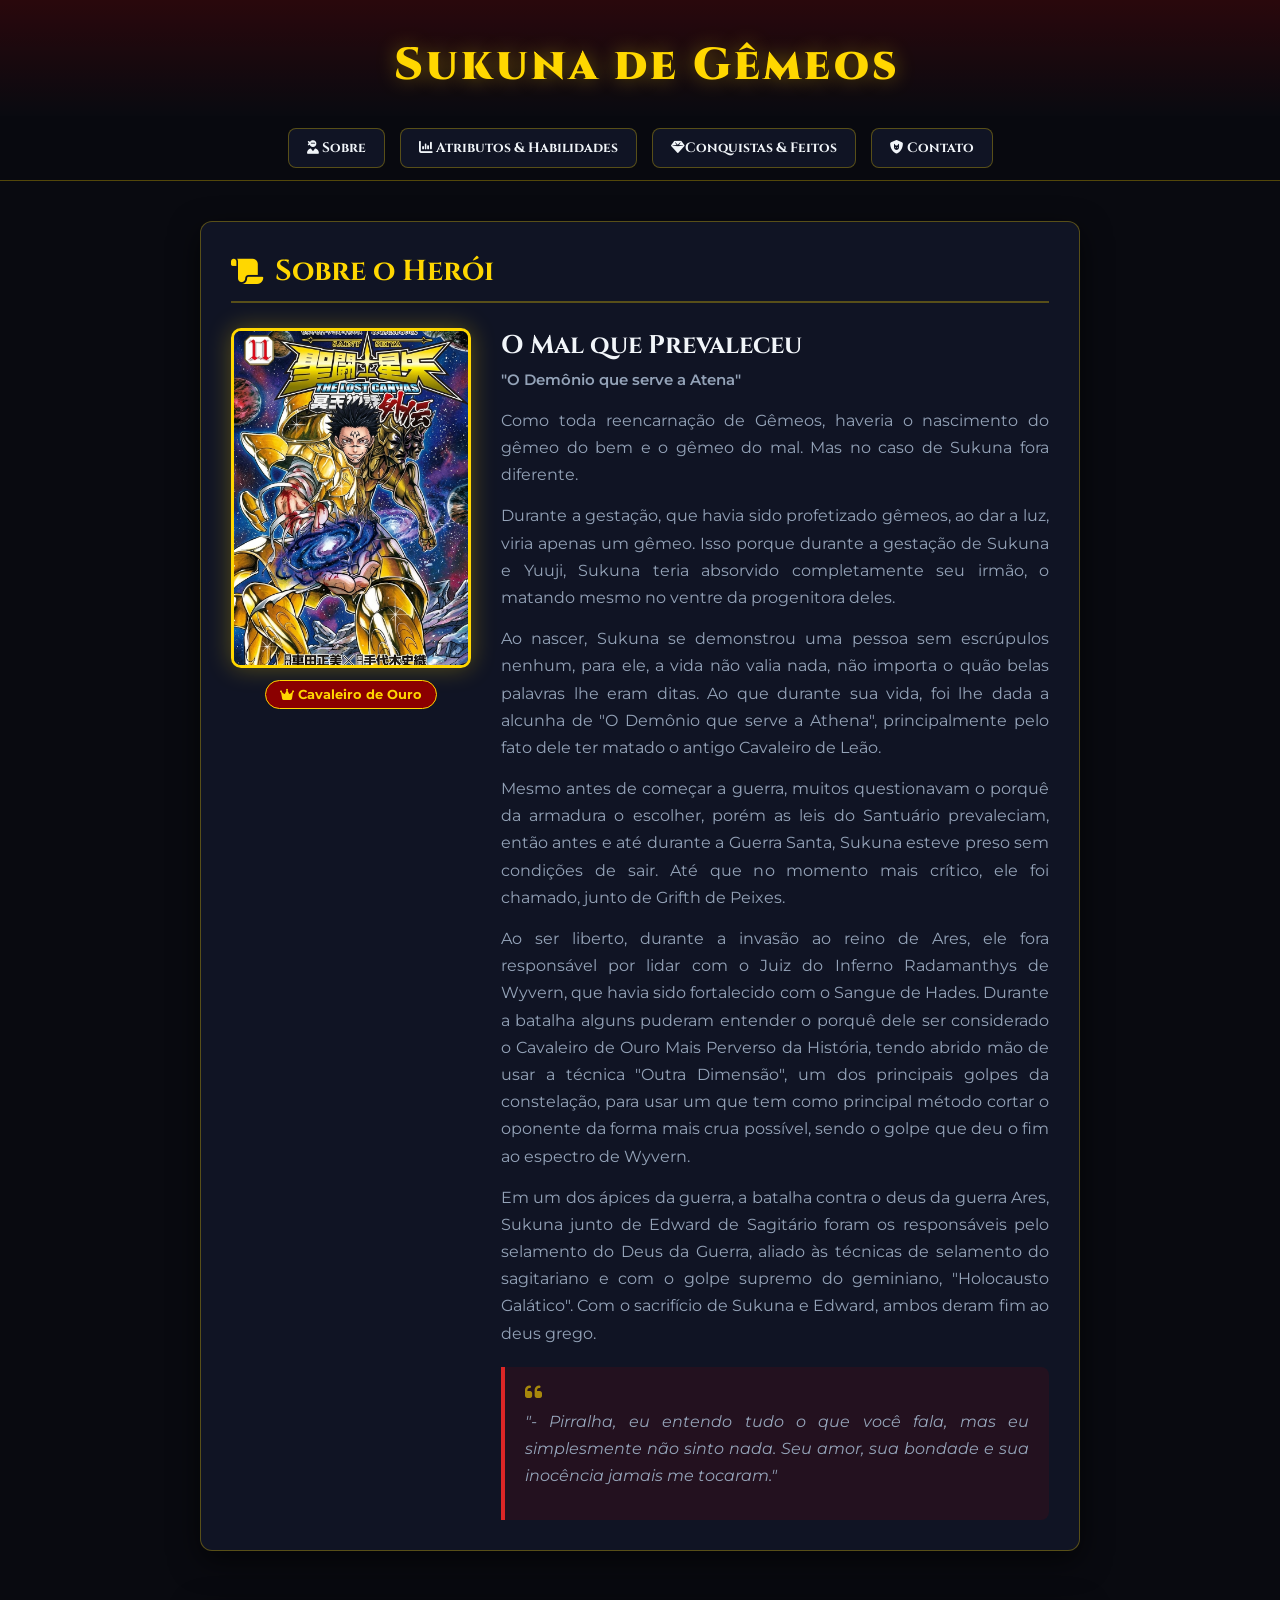
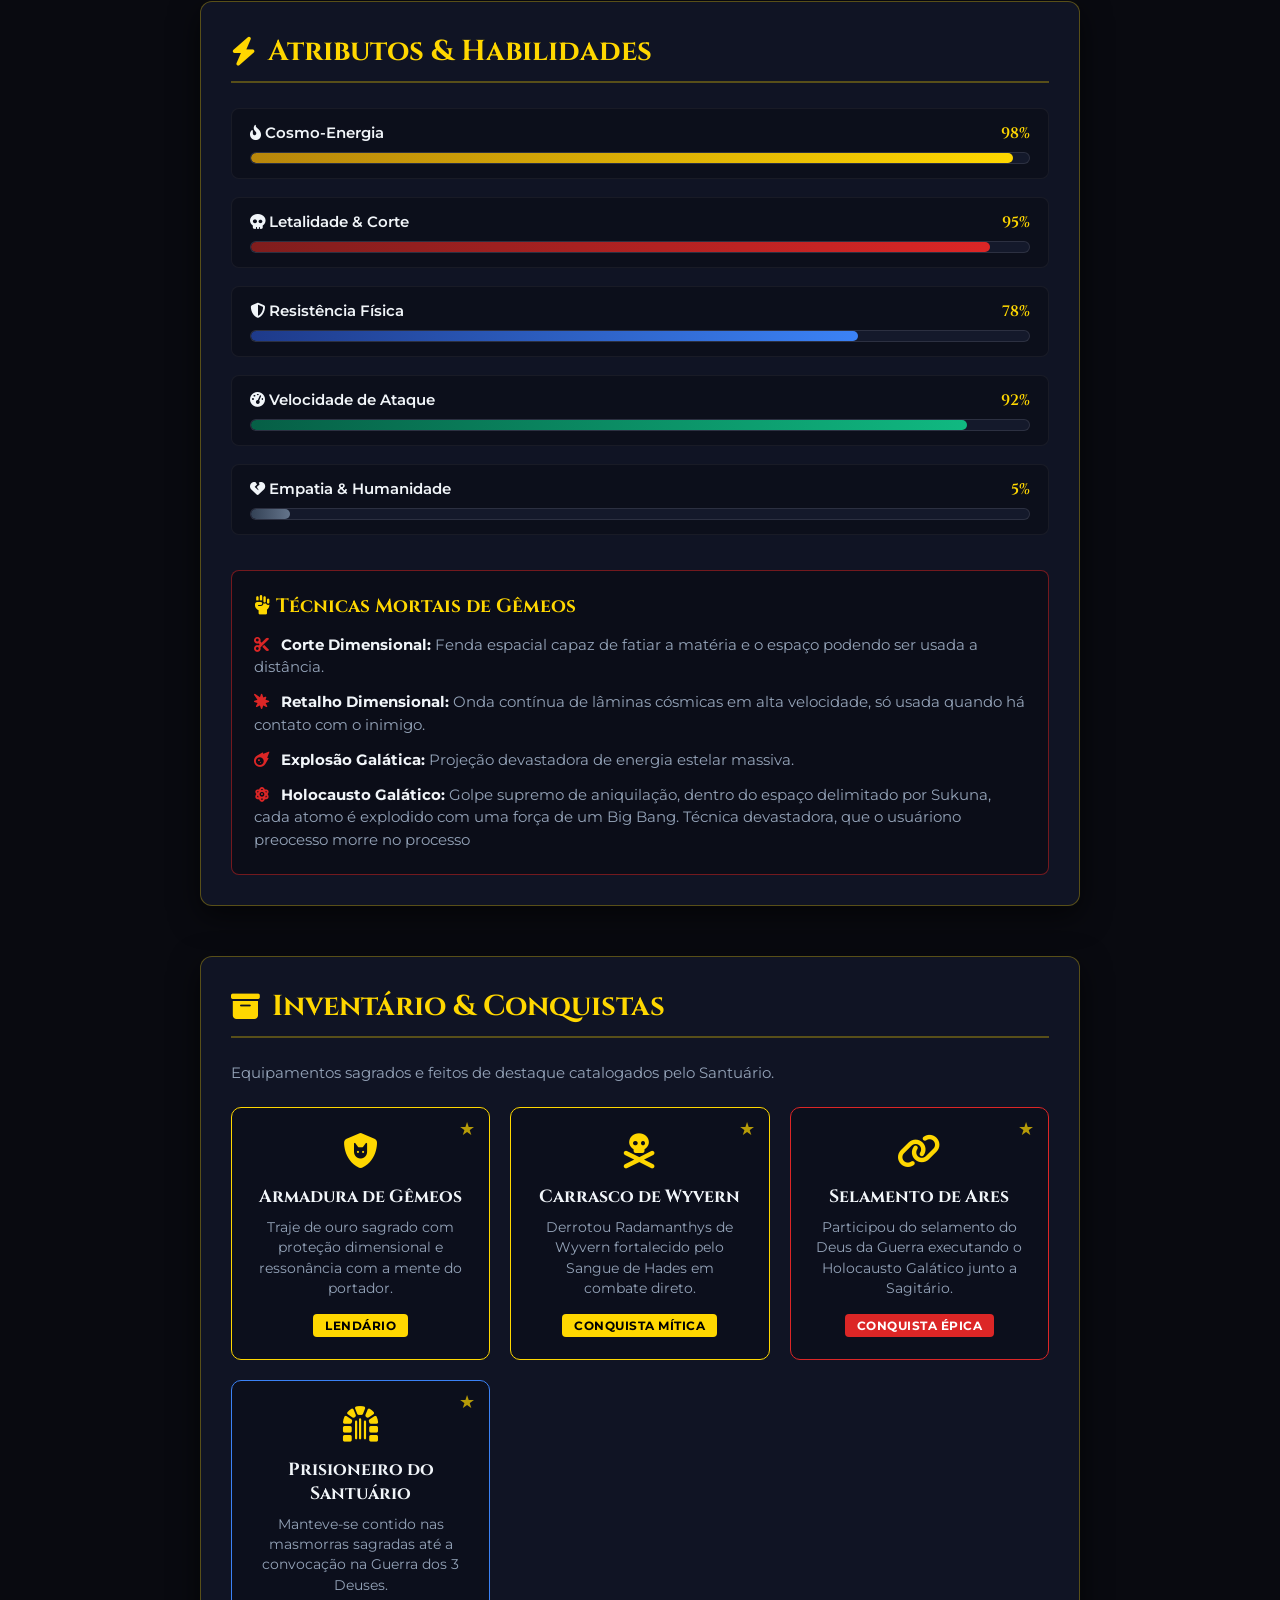
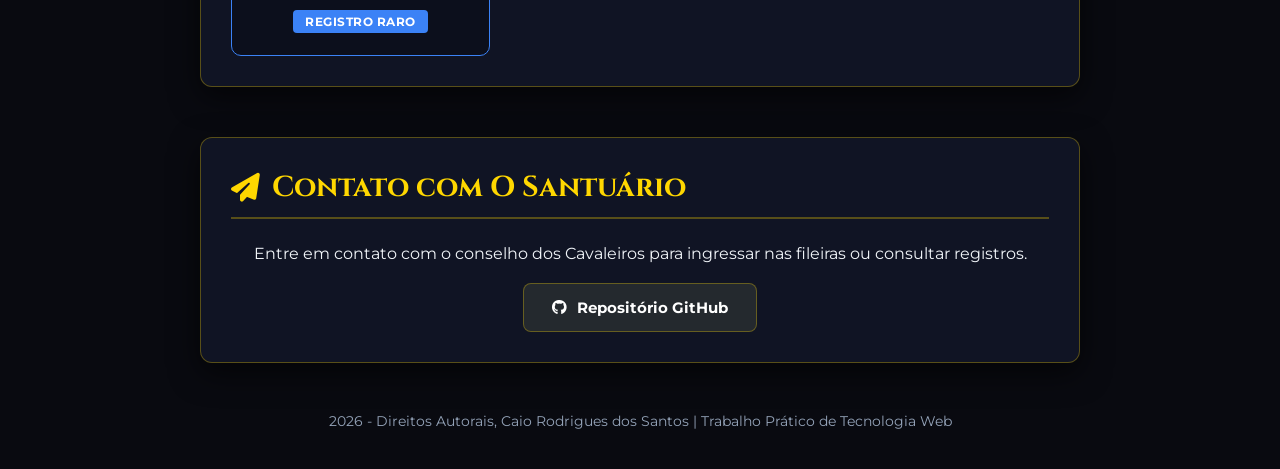
==== commit 97cfe57b: "Update index.html" ====
--- a/index.html
+++ b/index.html
@@ -36,7 +36,7 @@
 
             <div class="card-hero-bio">
                 <div class="avatar-box">
-                    <img src="/images/sukuna.jfif" alt="Ilustração do Cavaleiro Sukuna trajando a Armadura de Ouro de Gêmeos">
+                    <img src="./images/sukuna.jfif" alt="Ilustração do Cavaleiro Sukuna trajando a Armadura de Ouro de Gêmeos">
                     <span class="badge-classe"><i class="fa-solid fa-crown"></i> Cavaleiro de Ouro</span>
                 </div>
 
--- a/styles/style.css
+++ b/styles/style.css
@@ -1,15 +1,30 @@
-@import url('https://fonts.googleapis.com/css2?family=Cinzel:wght@500;700;800;900&family=Montserrat:wght@300;400;600&display=swap');
+@import url('https://fonts.googleapis.com/css2?family=Cinzel:wght@500;700;800;900&family=Montserrat:wght@300;400;600;700&display=swap');
 
 :root {
-    --gold-light: #fff2a3;
-    --gold-main: #ffd700;
-    --gold-dark: #b8860b;
-    --gold-shadow: rgba(255, 215, 0, 0.35);
-    --bg-dark: #070913;
-    --card-bg: rgba(16, 22, 42, 0.85);
-    --card-border: rgba(255, 215, 0, 0.3);
-    --text-color: #e0e6ed;
-}
+    
+    --gold-primary: #ffd700;
+    --gold-glow: rgba(255, 215, 0, 0.4);
+    --crimson-dark: #8b0000;
+    --crimson-accent: #dc2626;
+    
+    --bg-main: #090a10;
+    --bg-card: rgba(18, 22, 38, 0.92);
+    --bg-card-hover: rgba(28, 34, 56, 0.95);
+    
+    --text-primary: #f1f5f9;
+    --text-muted: #94a3b8;
+    
+    --border-color: rgba(255, 215, 0, 0.3);
+    --border-crimson: rgba(220, 38, 38, 0.5);
+    
+
+    --font-title: 'Cinzel', serif;
+    --font-body: 'Montserrat', sans-serif;
+
+
+    --transition-fast: 0.3s ease;
+}
+
 
 * {
     margin: 0;
@@ -18,37 +33,37 @@
 }
 
 body {
-    font-family: 'Montserrat', sans-serif;
-    background: radial-gradient(circle at center, #11182e 0%, #070913 70%, #020307 100%);
-    background-attachment: fixed;
-    color: var(--text-color);
+    font-family: var(--font-body);
+    background-color: var(--bg-main);
+    color: var(--text-primary);
     min-height: 100vh;
     display: flex;
     flex-direction: column;
     align-items: center;
-    padding: 0 20px 40px 20px;
-}
-
+    padding-bottom: 40px;
+}
 
 header {
-    margin-top: 25px;
-    margin-bottom: 20px;
+    width: 100%;
+    padding: 35px 20px 20px;
     text-align: center;
-    position: relative;
+    background: linear-gradient(180deg, rgba(139, 0, 0, 0.25) 0%, rgba(9, 10, 16, 0) 100%);
 }
 
 header h1 {
-    font-family: 'Cinzel', serif;
-    font-size: 2.6rem;
+    font-family: var(--font-title);
+    font-size: 2.8rem;
     font-weight: 900;
-    text-transform: uppercase;
-    letter-spacing: 4px;
-    background: linear-gradient(180deg, var(--gold-light) 0%, var(--gold-main) 50%, var(--gold-dark) 100%);
-    -webkit-background-clip: text;
-    -webkit-text-fill-color: transparent;
-    text-shadow: 0 0 20px var(--gold-shadow);
-    position: relative;
-    padding-bottom: 10px;
+    color: var(--gold-primary);
+    letter-spacing: 3px;
+    text-shadow: 0 0 20px var(--gold-glow);
+}
+
+.subtitulo {
+    color: var(--text-muted);
+    font-size: 1.05rem;
+    margin-top: 8px;
+    letter-spacing: 1px;
 }
 
 
@@ -57,256 +72,399 @@
     top: 0;
     z-index: 1000;
     width: 100%;
-    max-width: 1200px;
+    background: rgba(9, 10, 16, 0.95);
+    backdrop-filter: blur(10px);
+    border-bottom: 1px solid var(--border-color);
+    padding: 12px 0;
     margin-bottom: 40px;
-    padding: 10px 0;
-    background: rgba(7, 9, 19, 0.92);
-    backdrop-filter: blur(10px);
-    border-bottom: 1px solid var(--card-border);
-    border-radius: 0 0 12px 12px;
 }
 
 .barra ul {
     list-style: none;
-    display: flex;
+    display: flex; 
+    justify-content: center;
+    align-items: center;
+    gap: 15px;
     flex-wrap: wrap;
-    justify-content: center;
-    gap: 8px;
-    padding: 5px 10px;
-}
-
-.barra li {
-    background: var(--card-bg);
-    border: 1px solid var(--card-border);
-    border-radius: 8px;
-    backdrop-filter: blur(8px);
-    transition: all 0.3s ease;
-    box-shadow: 0 2px 8px rgba(0, 0, 0, 0.4);
-    overflow: hidden;
-    flex: 0 1 auto;
+    max-width: 1100px;
+    margin: 0 auto;
+    padding: 0 15px;
 }
 
 .barra li a {
     display: block;
-    padding: 8px 14px;
-    color: var(--text-color);
+    padding: 10px 18px;
+    background: var(--bg-card);
+    border: 1px solid var(--border-color);
+    border-radius: 8px;
+    color: var(--text-primary);
     text-decoration: none;
-    font-family: 'Cinzel', serif;
+    font-family: var(--font-title);
+    font-weight: 700;
     font-size: 0.85rem;
-    font-weight: 700;
-    text-align: center;
-    letter-spacing: 0.5px;
-    white-space: nowrap;
-    transition: color 0.3s ease, background-color 0.3s ease;
-}
+    transition: all var(--transition-fast);
+}
+
 
 .barra li a:hover {
-    color: #ffffff;
-    background-color: rgba(255, 215, 0, 0.15);
-}
-
+    background: var(--crimson-dark);
+    color: var(--gold-primary);
+    border-color: var(--gold-primary);
+    transform: translateY(-2px) scale(1.03);
+    box-shadow: 0 4px 12px rgba(220, 38, 38, 0.4);
+}
 
 .conteudo-principal {
     width: 100%;
-    max-width: 900px;
-    display: flex;
-    flex-direction: column;
-    align-items: center;
-    gap: 60px;
-}
-
-section {
+    max-width: 920px;
+    padding: 0 20px;
+    display: flex;
+    flex-direction: column;
+    gap: 50px;
+}
+
+.secao-ficha {
+    background: var(--bg-card);
+    border: 1px solid var(--border-color);
+    border-radius: 12px;
+    padding: 30px;
+    box-shadow: 0 10px 30px rgba(0, 0, 0, 0.6);
+    scroll-margin-top: 90px;
+}
+
+.titulo-secao {
+    font-family: var(--font-title);
+    font-size: 1.8rem;
+    color: var(--gold-primary);
+    margin-bottom: 25px;
+    border-bottom: 2px solid var(--border-color);
+    padding-bottom: 10px;
+    display: flex;
+    align-items: center;
+    gap: 12px;
+}
+
+.descricao-secao {
+    color: var(--text-muted);
+    margin-bottom: 25px;
+    font-size: 0.95rem;
+}
+
+.card-hero-bio {
+    display: flex;
+    gap: 30px;
+    align-items: flex-start;
+}
+
+.avatar-box {
+    display: flex;
+    flex-direction: column;
+    align-items: center;
+    gap: 12px;
+}
+
+.avatar-box img {
+    width: 240px;
+    height: 340px;
+    object-fit: cover;
+    border-radius: 10px;
+    border: 3px solid var(--gold-primary);
+    box-shadow: 0 0 25px rgba(255, 215, 0, 0.3);
+}
+
+.badge-classe {
+    background: var(--crimson-dark);
+    color: var(--gold-primary);
+    padding: 6px 14px;
+    border-radius: 20px;
+    font-size: 0.8rem;
+    font-weight: 700;
+    border: 1px solid var(--gold-primary);
+}
+
+.bio-detalhes h3 {
+    font-family: var(--font-title);
+    font-size: 1.6rem;
+    color: var(--text-primary);
+    margin-bottom: 4px;
+}
+
+.tagline {
+    color: var(--crimson-accent);
+    font-weight: 600;
+    font-size: 0.95rem;
+    margin-bottom: 18px;
+}
+
+.bio-detalhes p {
+    line-height: 1.7;
+    color: var(--text-muted);
+    margin-bottom: 14px;
+    text-align: justify;
+}
+
+.citacao-box {
+    margin-top: 20px;
+    padding: 16px 20px;
+    background: rgba(139, 0, 0, 0.15);
+    border-left: 4px solid var(--crimson-accent);
+    border-radius: 0 8px 8px 0;
+    font-style: italic;
+    color: var(--gold-primary);
+    position: relative;
+}
+
+.icone-aspas {
+    font-size: 1.2rem;
+    margin-bottom: 6px;
+    opacity: 0.6;
+}
+
+
+.atributos-wrapper {
+    display: flex;
+    flex-direction: column;
+    gap: 18px;
+    margin-bottom: 35px;
+}
+
+.atributo-card {
+    background: rgba(10, 12, 22, 0.6);
+    padding: 14px 18px;
+    border-radius: 8px;
+    border: 1px solid rgba(255, 255, 255, 0.05);
+}
+
+.atributo-info {
+    display: flex;
+    justify-content: space-between;
+    font-weight: 600;
+    font-size: 0.95rem;
+    margin-bottom: 8px;
+    color: var(--text-primary);
+}
+
+.valor-atributo {
+    color: var(--gold-primary);
+    font-family: var(--font-title);
+}
+
+.barra-fundo {
     width: 100%;
-    display: flex;
-    flex-direction: column;
-    align-items: center;
+    height: 12px;
+    background: #14192b;
+    border-radius: 6px;
+    overflow: hidden;
+    border: 1px solid rgba(255, 255, 255, 0.1);
+}
+
+.barra-progresso {
+    height: 100%;
+    border-radius: 6px;
+    transition: width 1s ease-in-out;
+}
+
+.barra-progresso.cosmo { background: linear-gradient(90deg, #b8860b, #ffd700); }
+.barra-progresso.letalidade { background: linear-gradient(90deg, #7f1d1d, #dc2626); }
+.barra-progresso.defesa { background: linear-gradient(90deg, #1e3a8a, #3b82f6); }
+.barra-progresso.velocidade { background: linear-gradient(90deg, #065f46, #10b981); }
+.barra-progresso.empatia { background: linear-gradient(90deg, #334155, #64748b); }
+
+.tecnicas-box {
+    background: rgba(10, 12, 22, 0.8);
+    padding: 22px;
+    border-radius: 8px;
+    border: 1px solid var(--border-crimson);
+}
+
+.tecnicas-box h3 {
+    font-family: var(--font-title);
+    color: var(--gold-primary);
+    margin-bottom: 15px;
+    font-size: 1.2rem;
+}
+
+.lista-tecnicas {
+    list-style: none;
+    display: flex;
+    flex-direction: column;
+    gap: 12px;
+}
+
+.lista-tecnicas li {
+    color: var(--text-muted);
+    line-height: 1.5;
+    font-size: 0.95rem;
+}
+
+.lista-tecnicas li strong {
+    color: var(--text-primary);
+}
+
+.lista-tecnicas i {
+    color: var(--crimson-accent);
+    margin-right: 8px;
+}
+
+
+.grid-inventario {
+    display: grid;
+    grid-template-columns: 1fr;
+    gap: 20px;
+}
+
+.card-item {
+    background: rgba(12, 15, 28, 0.95);
+    border: 1px solid var(--border-color);
+    border-radius: 10px;
+    padding: 22px;
     text-align: center;
-    scroll-margin-top: 80px; 
-}
-
-
-section h1, section h2 {
-    font-family: 'Cinzel', serif;
+    position: relative;
+    transition: all var(--transition-fast);
+    display: flex;
+    flex-direction: column;
+    align-items: center;
+    justify-content: space-between;
+}
+
+
+.card-item::before {
+    content: "★";
+    position: absolute;
+    top: 10px;
+    right: 14px;
+    font-size: 1.1rem;
+    color: var(--gold-primary);
+    opacity: 0.7;
+}
+
+.card-icone {
     font-size: 2.2rem;
-    font-weight: 800;
+    color: var(--gold-primary);
+    margin-bottom: 12px;
+}
+
+.card-item h4 {
+    font-family: var(--font-title);
+    color: var(--text-primary);
+    font-size: 1.1rem;
+    margin-bottom: 8px;
+}
+
+.card-item p {
+    font-size: 0.85rem;
+    color: var(--text-muted);
+    line-height: 1.5;
+    margin-bottom: 15px;
+}
+
+.badge-raridade {
+    padding: 4px 12px;
+    border-radius: 4px;
+    font-size: 0.75rem;
+    font-weight: 700;
     text-transform: uppercase;
-    letter-spacing: 2px;
-    margin-bottom: 20px;
+    letter-spacing: 0.5px;
+}
+
+.raridade-lendaria { border-color: var(--gold-primary); }
+.raridade-lendaria .badge-raridade { background: var(--gold-primary); color: #000; }
+
+.raridade-epica { border-color: var(--crimson-accent); }
+.raridade-epica .badge-raridade { background: var(--crimson-accent); color: #fff; }
+
+.raridade-rara { border-color: #3b82f6; }
+.raridade-rara .badge-raridade { background: #3b82f6; color: #fff; }
+
+
+.card-item:hover {
+    transform: translateY(-6px) scale(1.02);
+    box-shadow: 0 10px 25px rgba(255, 215, 0, 0.2);
+    background: var(--bg-card-hover);
+}
+
+
+.secao-contato {
     text-align: center;
-    background: linear-gradient(180deg, var(--gold-light) 0%, var(--gold-main) 60%, var(--gold-dark) 100%);
-    -webkit-background-clip: text;
-    -webkit-text-fill-color: transparent;
-    text-shadow: 0 0 25px var(--gold-shadow);
-}
-
-
-img {
-    display: block;
-    margin: 0 auto 20px auto;
-    max-width: 100%;
-    height: auto;
-    max-height: 450px;
-    border-radius: 12px;
-    border: 3px solid var(--gold-main);
-    box-shadow: 0 0 30px var(--gold-shadow), 0 10px 30px rgba(0, 0, 0, 0.6);
-    object-fit: cover;
-    transition: transform 0.4s ease, box-shadow 0.4s ease;
-    background-color: rgba(15, 20, 38, 0.85);
-}
-
-
-.lore-container {
-    max-width: 800px;
-    width: 100%;
+}
+
+.botoes-guilda {
+    display: flex;
+    justify-content: center;
+    gap: 20px;
+    flex-wrap: wrap;
     margin-top: 20px;
-    display: flex;
-    flex-direction: column;
-    gap: 20px;
-    text-align: left;
-}
-
-.lore-container h2 {
-    font-family: 'Cinzel', serif;
-    font-size: 1.8rem;
-    color: var(--gold-main);
+}
+
+.btn-guilda {
+    display: inline-flex;
+    align-items: center;
+    gap: 10px;
+    padding: 14px 28px;
+    border-radius: 8px;
+    font-weight: 700;
+    text-decoration: none;
+    font-size: 0.95rem;
+    transition: all var(--transition-fast);
+    
+    min-height: 48px;
+}
+
+.btn-discord {
+    background: #5865F2;
+    color: #fff;
+}
+
+.btn-github {
+    background: #24292e;
+    color: #fff;
+    border: 1px solid var(--border-color);
+}
+
+.btn-guilda:hover {
+    transform: translateY(-3px) scale(1.04);
+    box-shadow: 0 6px 20px rgba(255, 255, 255, 0.2);
+}
+
+footer {
+    margin-top: 50px;
     text-align: center;
-    text-transform: uppercase;
-    letter-spacing: 2px;
-    margin-bottom: 10px;
-    border-bottom: 1px solid var(--card-border);
-    padding-bottom: 15px;
-    background: none;
-    -webkit-text-fill-color: initial;
-    text-shadow: none;
-}
-
-.lore-container p {
-    font-size: 1.1rem;
-    line-height: 1.8;
-    text-align: justify;
-    color: #cbd5e1;
-}
-
-
-.citacao-box {
-    margin: 25px 0;
-    padding: 20px 30px;
-    border-left: 5px solid var(--gold-main);
-    background: rgba(255, 215, 0, 0.05);
-    border-radius: 0 10px 10px 0;
-    text-align: left;
-}
-
-.citacao-box h4 {
-    font-family: 'Cinzel', serif;
-    font-size: 1.3rem;
-    font-style: italic;
-    color: var(--gold-light);
-    font-weight: 600;
-    line-height: 1.6;
-}
-
-
-.ataques-box {
-    margin-top: 20px;
-    padding: 30px;
-    background: rgba(10, 15, 30, 0.8);
-    border: 1px solid var(--card-border);
-    border-radius: 12px;
-    box-shadow: 0 8px 25px rgba(0, 0, 0, 0.5);
-}
-
-.ataques-box h4 {
-    font-family: 'Cinzel', serif;
-    color: var(--gold-main);
-    font-size: 1.6rem;
-    text-transform: uppercase;
-    text-align: center;
-    margin-bottom: 25px;
-    letter-spacing: 2px;
-}
-
-.ataques-box p {
-    text-align: center;
-    font-weight: 600;
-    font-size: 1.15rem;
-    color: var(--text-color);
-    margin-bottom: 12px;
-    padding: 10px;
-    background: rgba(255, 215, 0, 0.03);
-    border-radius: 8px;
-    transition: all 0.3s ease;
-}
-
-.btn-voltar {
-    display: inline-block;
-    margin-bottom: 30px;
-    padding: 12px 28px;
-    font-family: 'Cinzel', serif;
-    font-size: 1rem;
-    font-weight: 700;
-    color: var(--gold-main);
-    text-decoration: none;
-    border: 2px solid var(--gold-main);
-    border-radius: 25px;
-    background: rgba(10, 15, 30, 0.7);
-    transition: all 0.3s ease;
-    box-shadow: 0 4px 15px rgba(0, 0, 0, 0.3);
-}
-
-
-footer {
-    margin-top: 60px;
-    padding: 20px;
-    width: 100%;
-    text-align: center;
-    font-size: 0.9rem;
-    color: #8a99ad;
-    border-top: 1px solid rgba(255, 215, 0, 0.15);
-    background: rgba(5, 7, 15, 0.8);
-}
-
-
-@media (max-width: 768px) {
-    header h1 {
-        font-size: 1.8rem;
-    }
-
-    .barra {
-        border-radius: 0;
-        padding: 5px 0;
+    color: var(--text-muted);
+    font-size: 0.85rem;
+}
+
+@media (min-width: 768px) {
+    .grid-inventario {
+        grid-template-columns: repeat(2, 1fr);
+    }
+}
+
+/* Desktop (3 Colunas no Grid) */
+@media (min-width: 1024px) {
+    .grid-inventario {
+        grid-template-columns: repeat(3, 1fr);
+    }
+}
+
+
+@media (max-width: 767px) {
+    .card-hero-bio {
+        flex-direction: column;
+        align-items: center;
+    }
+
+    .avatar-box img {
+        width: 100%;
+        max-width: 280px;
+        height: auto;
     }
 
     .barra ul {
-        display: flex;
-        flex-wrap: nowrap;
-        justify-content: flex-start;
-        overflow-x: auto;
-        scroll-behavior: smooth;
-        padding: 8px 15px;
-        -webkit-overflow-scrolling: touch;
-        -ms-overflow-style: none;
-        scrollbar-width: none;
-    }
-
-    .barra ul::-webkit-scrollbar {
-        display: none;
+        gap: 8px;
     }
 
     .barra li a {
-        font-size: 0.8rem;
         padding: 8px 12px;
-    }
-
-    section h1, section h2 {
-        font-size: 1.8rem;
-    }
-
-    img {
-        max-height: 380px;
-    }
-
-    .lore-container p {
-        text-align: left;
-    }
-}
+        font-size: 0.78rem;
+    }
+}
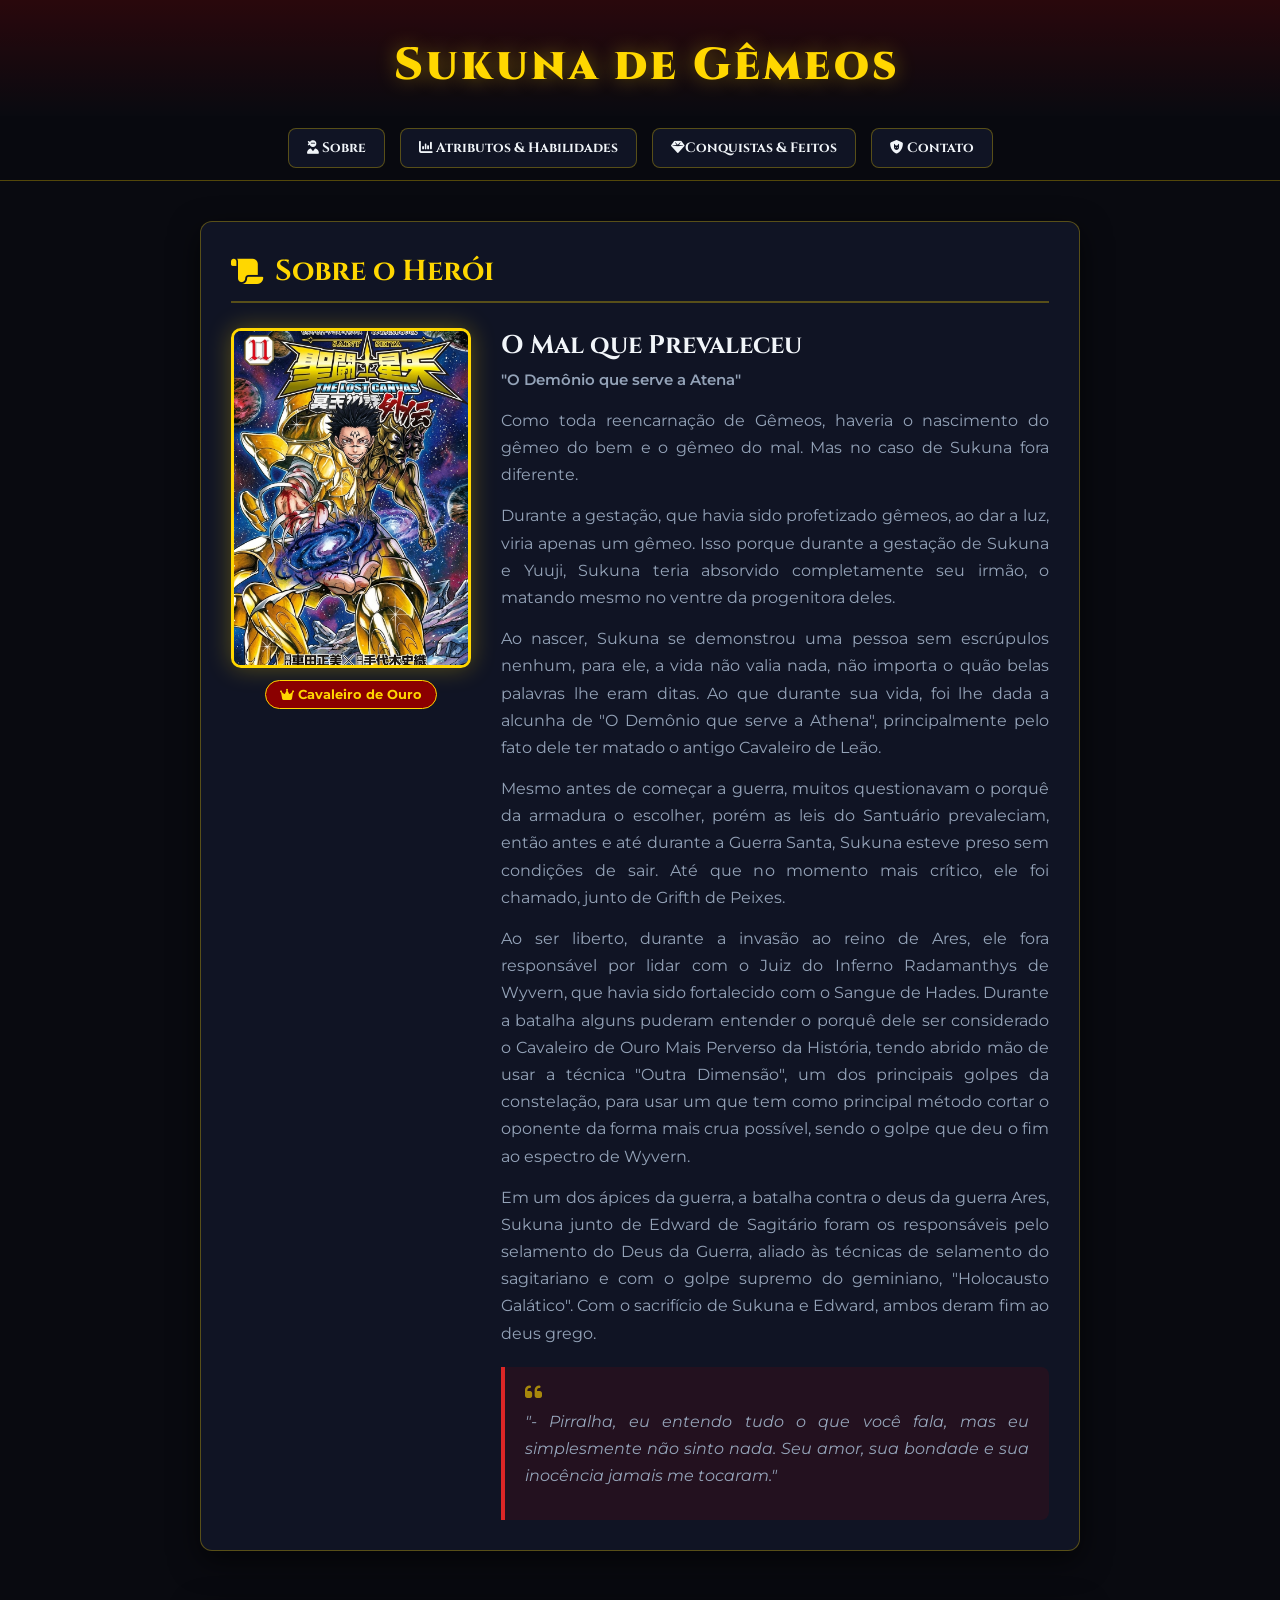
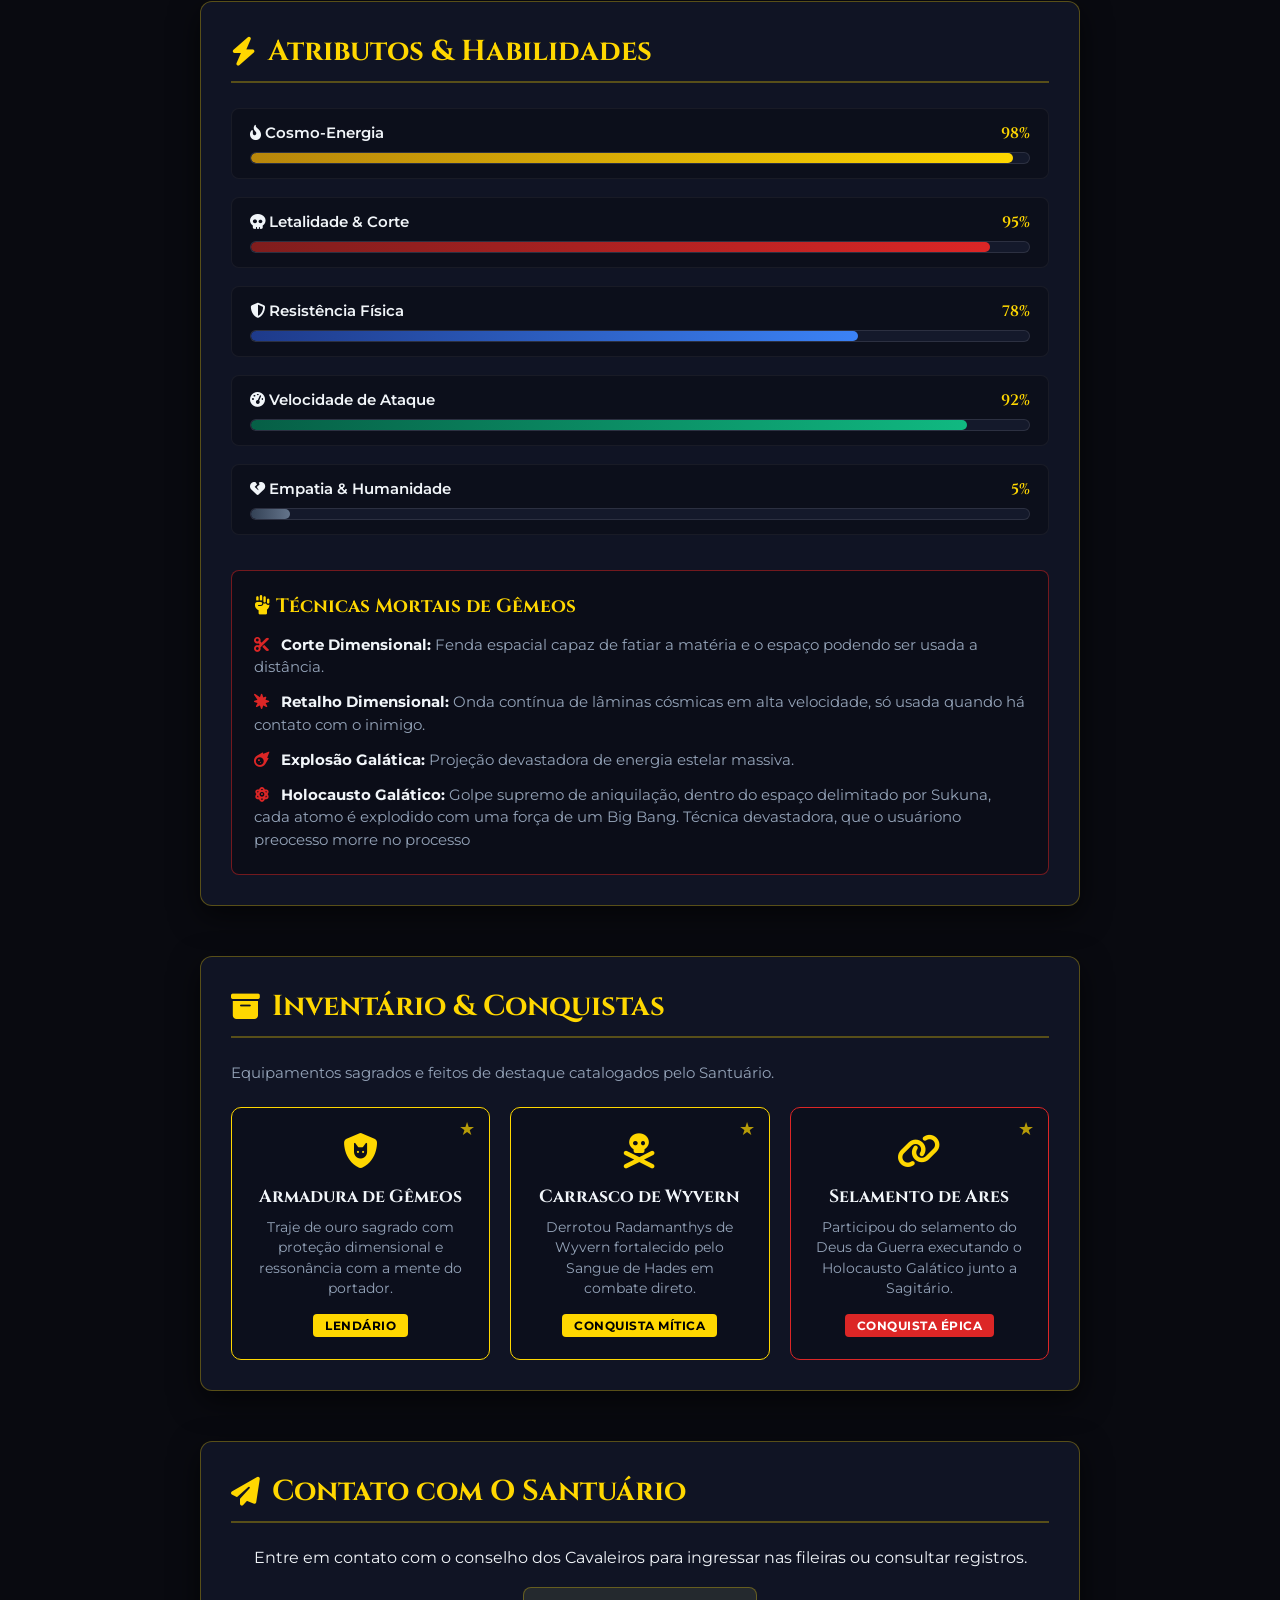
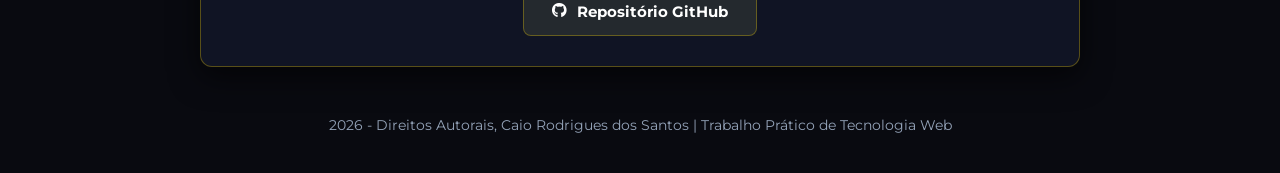
==== commit 3fbec254: "Update index.html" ====
--- a/index.html
+++ b/index.html
@@ -180,13 +180,7 @@
                 </div>
 
                 <!--=============================================================================================================-->
-
-                <div class="card-item raridade-rara">
-                    <div class="card-icone"><i class="fa-solid fa-dungeon"></i></div>
-                    <h4>Prisioneiro do Santuário</h4>
-                    <p>Manteve-se contido nas masmorras sagradas até a convocação na Guerra dos 3 Deuses.</p>
-                    <span class="badge-raridade">Registro Raro</span>
-                </div>
+                
             </div>
         </section>
         <!--=============================================================================================================-->
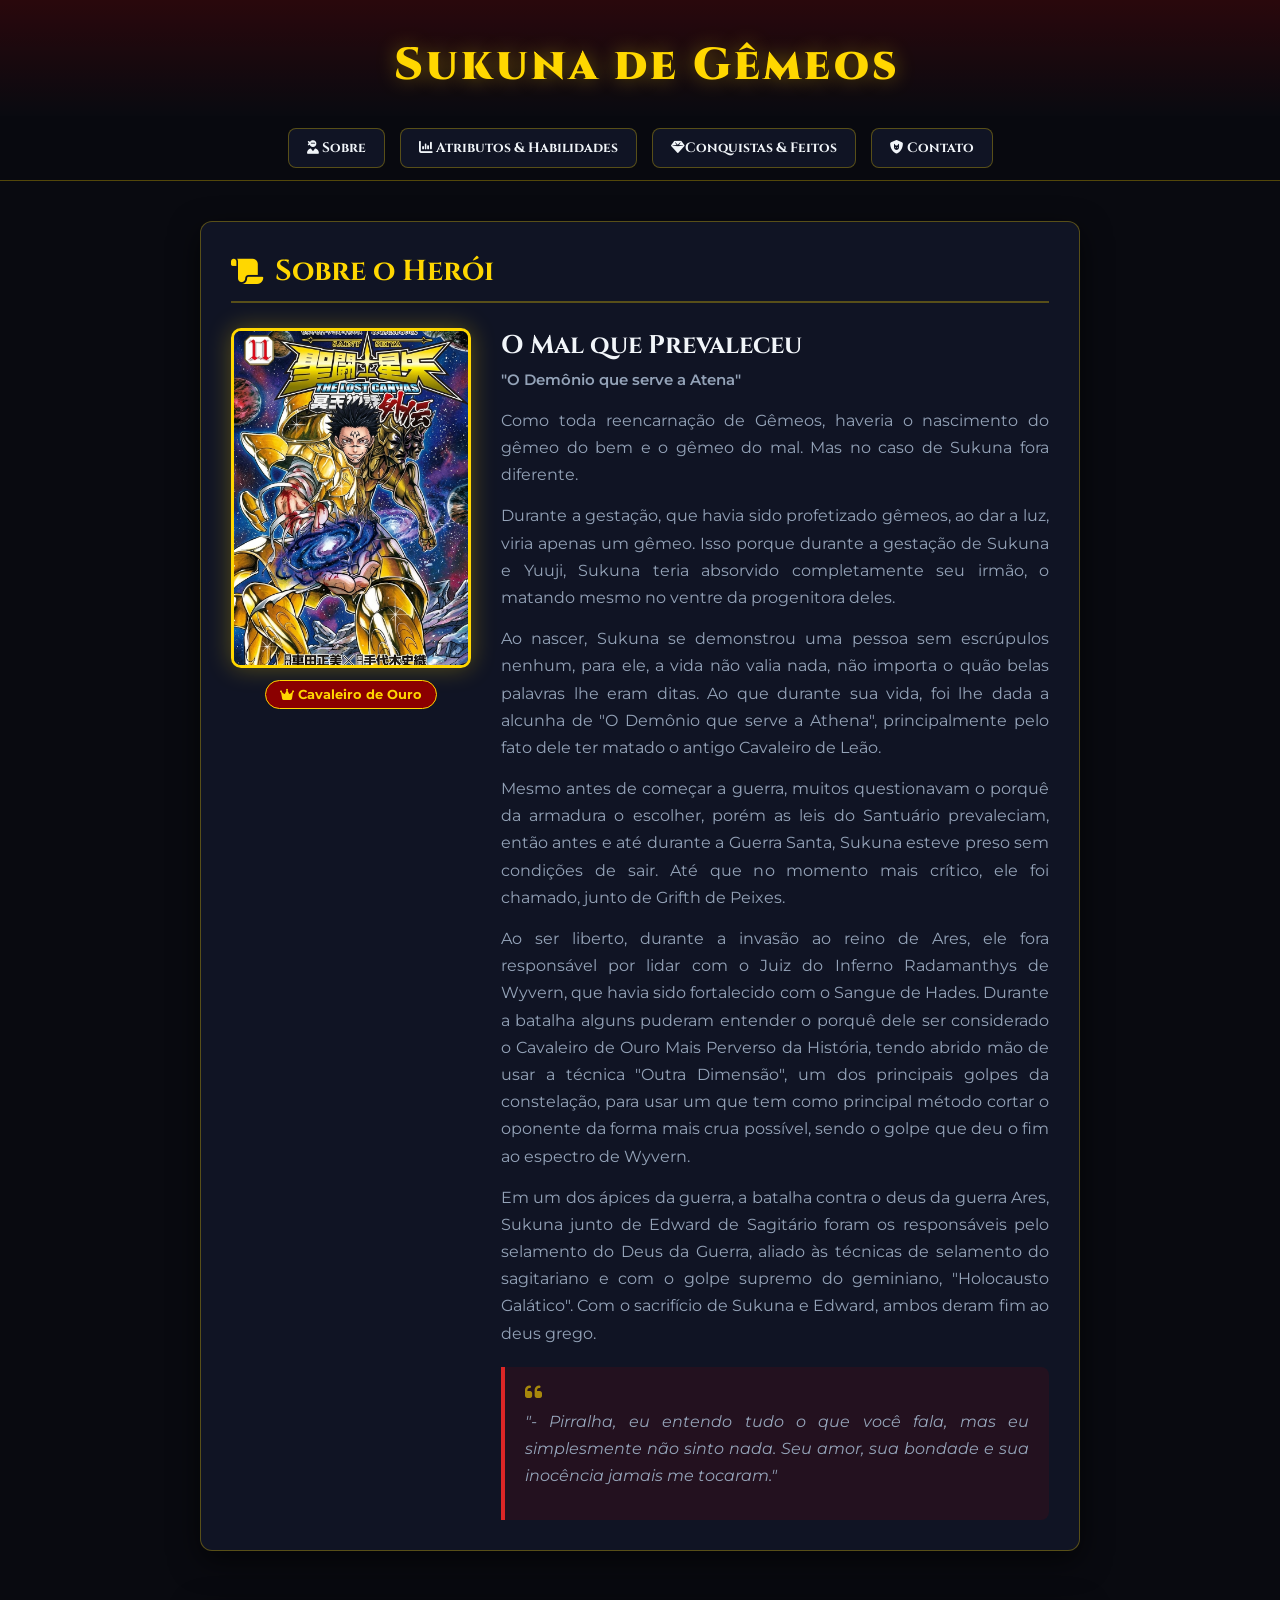
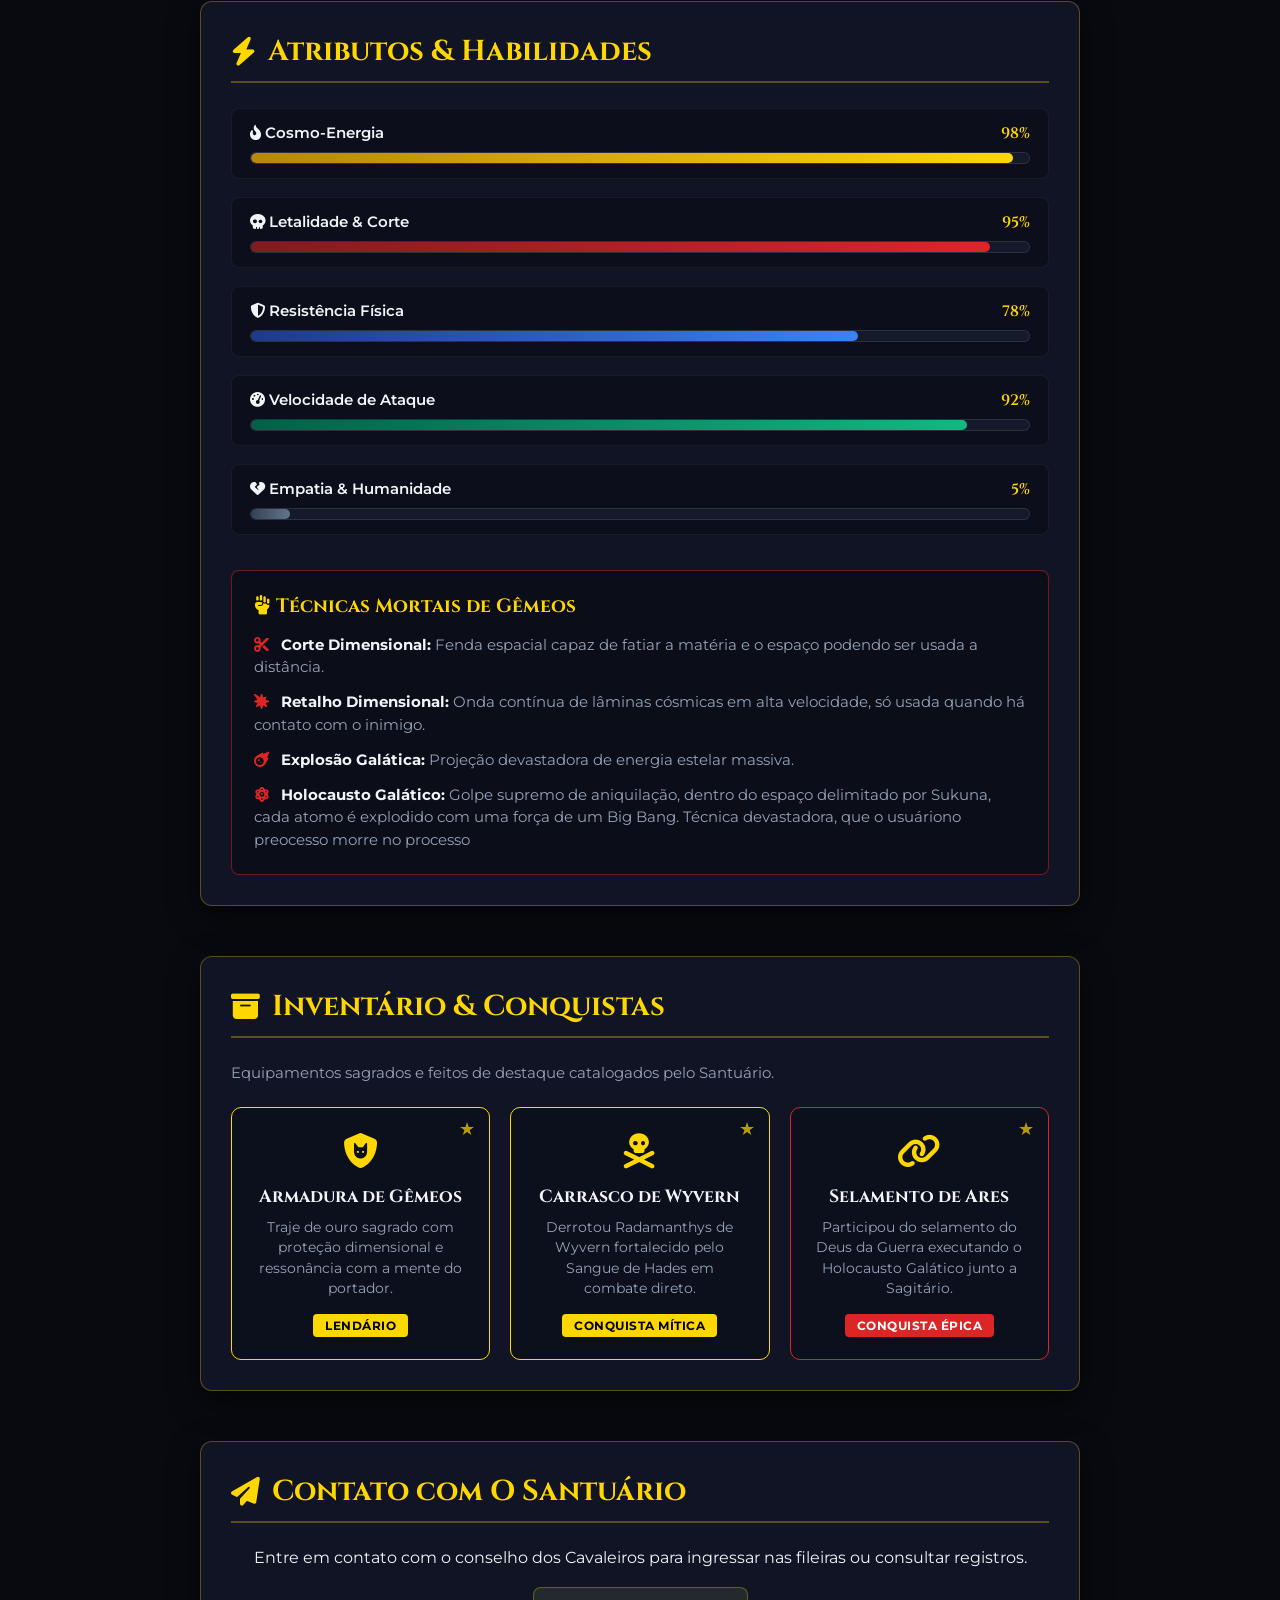
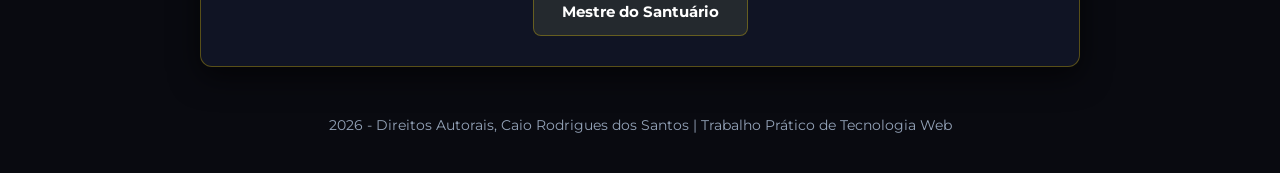
==== commit a5d9fd53: "Update index.html" ====
--- a/index.html
+++ b/index.html
@@ -189,8 +189,8 @@
             <p>Entre em contato com o conselho dos Cavaleiros para ingressar nas fileiras ou consultar registros.</p>
 
             <div class="botoes-guilda">
-                <a href="https://github.com" target="_blank" class="btn-guilda btn-github">
-                    <i class="fa-brands fa-github"></i> Repositório GitHub
+                <a href="https://github.com/CaioKarius" target="_blank" class="btn-guilda btn-github">
+                     Mestre do Santuário
                 </a>
             </div>
         </section>
--- a/styles/style.css
+++ b/styles/style.css
@@ -373,9 +373,6 @@
 .raridade-epica { border-color: var(--crimson-accent); }
 .raridade-epica .badge-raridade { background: var(--crimson-accent); color: #fff; }
 
-.raridade-rara { border-color: #3b82f6; }
-.raridade-rara .badge-raridade { background: #3b82f6; color: #fff; }
-
 
 .card-item:hover {
     transform: translateY(-6px) scale(1.02);
